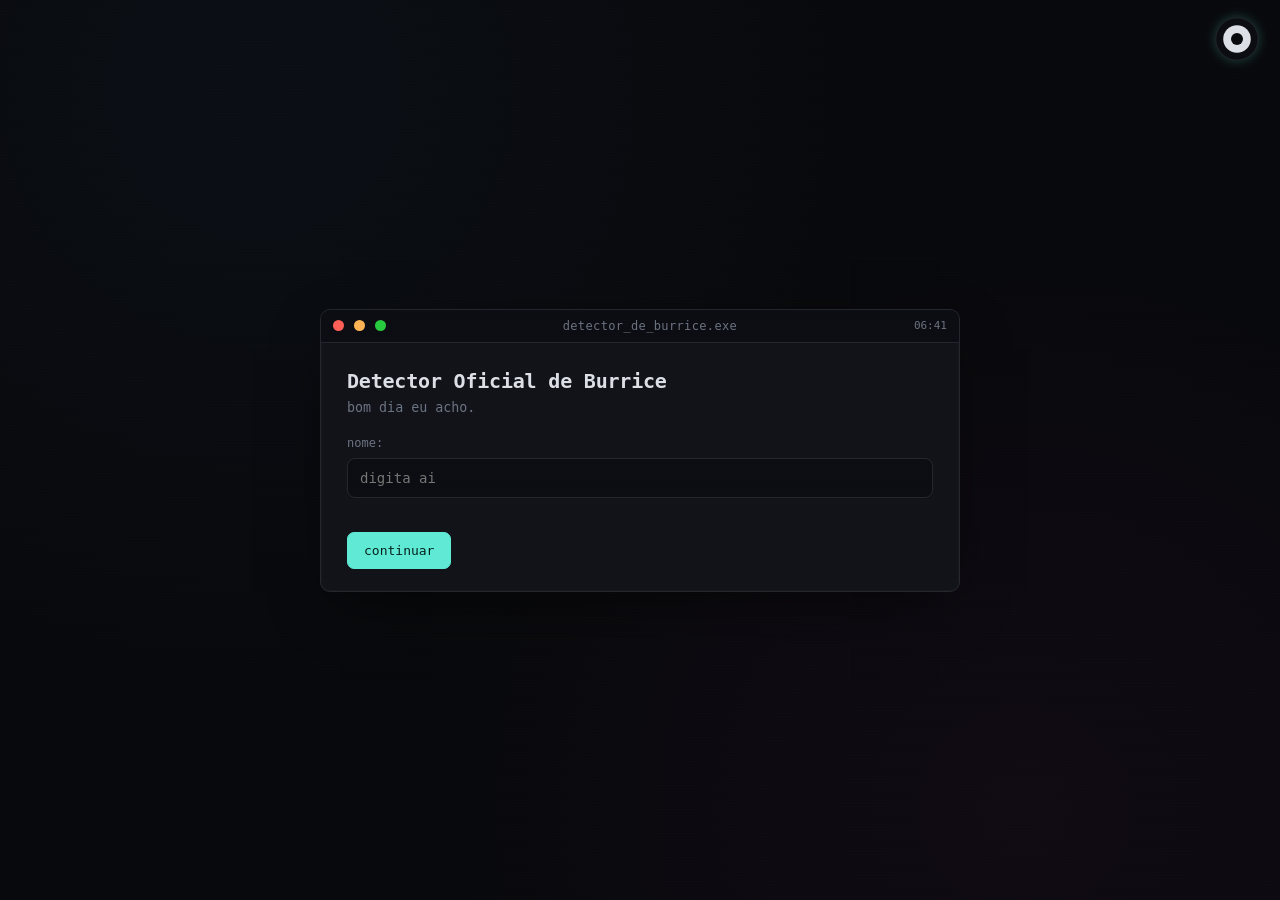
==== index.html @ 094a6848 "Rename burro.html to index.html" ====
<!DOCTYPE html>
<html lang="pt-br">
<head>
<meta charset="utf-8">
<meta name="viewport" content="width=device-width, initial-scale=1">
<title id="tabtitle">Detector de Burrice</title>
<style>
:root{
  --bg:#08090c;
  --win:#111319;
  --win2:#0c0d12;
  --line:#23262f;
  --text:#dcdfe6;
  --dim:#6b7280;
  --cyan:#5eead4;
  --pink:#ff4d8d;
  --amber:#ffb454;
  --bad:#ff5f56;
  --mono:'JetBrains Mono','Space Mono',ui-monospace,SFMono-Regular,Menlo,Consolas,monospace;
}
*{box-sizing:border-box}
html,body{height:100%}
body{
  margin:0;
  background:
    radial-gradient(circle at 20% 10%, #14203040 0%, transparent 45%),
    radial-gradient(circle at 80% 90%, #2a102a40 0%, transparent 45%),
    var(--bg);
  color:var(--text);
  font-family:var(--mono);
  display:flex;
  align-items:center;
  justify-content:center;
  min-height:100vh;
  padding:24px;
  overflow-x:hidden;
}
body::before{
  content:"";
  position:fixed;inset:0;
  background:repeating-linear-gradient(0deg,rgba(255,255,255,0.015) 0px,rgba(255,255,255,0.015) 1px,transparent 1px,transparent 3px);
  pointer-events:none;
  z-index:999;
  mix-blend-mode:overlay;
}
#eye{
  position:fixed; top:16px; right:20px; z-index:1000;
  width:46px;height:46px;
  filter:drop-shadow(0 0 6px rgba(94,234,212,.25));
}
#winwrap{width:100%;max-width:640px;}
#window{
  background:var(--win);
  border:1px solid var(--line);
  border-radius:10px;
  box-shadow:0 20px 60px -20px rgba(0,0,0,.7), 0 0 0 1px rgba(255,255,255,.02) inset;
  overflow:hidden;
  animation:boot .5s ease;
}
@keyframes boot{from{opacity:0;transform:translateY(8px) scale(.98)}to{opacity:1;transform:none}}
#titlebar{
  background:var(--win2);
  border-bottom:1px solid var(--line);
  padding:9px 12px;
  display:flex;
  align-items:center;
  gap:10px;
  font-size:12px;
  color:var(--dim);
  user-select:none;
}
.dot{width:11px;height:11px;border-radius:50%;display:inline-block;cursor:pointer}
.dot.r{background:var(--bad)}
.dot.y{background:var(--amber)}
.dot.g{background:#27c93f}
#titletext{flex:1;text-align:center;letter-spacing:.03em;color:var(--dim);transition:color .3s}
#clock{font-size:11px;color:var(--dim)}
#content{padding:26px 26px 22px}
h1{font-size:20px;margin:0 0 4px;letter-spacing:-.01em;color:var(--text)}
h2{font-size:16px;margin:0 0 14px;font-weight:600;color:var(--text);line-height:1.4}
.sub{color:var(--dim);font-size:12px;margin-bottom:16px}
#bar{height:6px;background:#1a1d24;border-radius:99px;overflow:hidden;margin:16px 0;border:1px solid var(--line)}
#fill{height:100%;width:0;background:linear-gradient(90deg,var(--cyan),var(--pink));transition:width .35s ease}
.opt{
  display:block;
  padding:11px 13px;
  margin:8px 0;
  background:var(--win2);
  border:1px solid var(--line);
  border-radius:8px;
  cursor:pointer;
  transition:.15s;
  font-size:14px;
  position:relative;
}
.opt:hover{border-color:var(--cyan);background:#12161c;transform:translateX(2px)}
.opt input{margin-right:10px;accent-color:var(--cyan)}
.opt span.letter{display:inline-block;transition:transform .12s ease}
button{
  font-family:var(--mono);
  padding:10px 16px;
  margin-top:14px;
  margin-right:8px;
  background:var(--win2);
  color:var(--text);
  border:1px solid var(--line);
  border-radius:7px;
  cursor:pointer;
  font-size:13px;
  transition:.15s;
}
button:hover{border-color:var(--cyan);color:var(--cyan)}
button.primary{border-color:var(--cyan);color:#04211c;background:var(--cyan)}
button.primary:hover{filter:brightness(1.08)}
small{color:var(--dim)}
#flavor{color:var(--pink);font-size:12px;min-height:14px;margin-bottom:6px;font-style:italic}
input[type=text],input[type=date]{
  font-family:var(--mono);
  width:100%;
  padding:11px 12px;
  background:var(--win2);
  border:1px solid var(--line);
  border-radius:8px;
  color:var(--text);
  font-size:14px;
  outline:none;
}
input[type=text]:focus,input[type=date]:focus{border-color:var(--cyan)}
pre{
  font-family:var(--mono);
  white-space:pre-wrap;
  font-size:13px;
  color:var(--text);
  line-height:1.7;
  margin:0;
}
.term{color:var(--cyan)}
.dim{color:var(--dim)}
#sanitywrap{margin:14px 0 4px}
#sanitylabel{font-size:11px;color:var(--dim);display:flex;justify-content:space-between;margin-bottom:4px}
.stats-grid{display:grid;grid-template-columns:1fr 1fr;gap:6px 18px;margin-top:14px;font-size:12.5px}
.stats-grid div span{color:var(--dim)}
.stats-grid div b{color:var(--cyan);float:right}
#modal-overlay{
  position:fixed;inset:0;background:rgba(0,0,0,.6);
  display:flex;align-items:center;justify-content:center;z-index:2000;
}
#modal-box{
  background:var(--win);border:1px solid var(--line);border-radius:10px;
  padding:22px;max-width:340px;text-align:center;
}
.shake{animation:shake .4s}
@keyframes shake{10%,90%{transform:translateX(-1px)}20%,80%{transform:translateX(2px)}30%,50%,70%{transform:translateX(-4px)}40%,60%{transform:translateX(4px)}}
.flip180{transform:rotate(180deg);transition:transform .5s ease}
.bsod{
  position:fixed;inset:0;background:#0a4fbf;color:#fff;z-index:3000;
  display:flex;align-items:center;justify-content:center;
  font-family:var(--mono);text-align:center;padding:40px;
}
@keyframes blink{50%{opacity:0}}
.blinking{animation:blink 1s step-start infinite}
</style>
</head>
<body>

<svg id="eye" viewBox="0 0 100 100">
  <circle cx="50" cy="50" r="46" fill="#0c0d12" stroke="#23262f" stroke-width="2"/>
  <circle cx="50" cy="50" r="30" fill="#dcdfe6"/>
  <circle id="pupil" cx="50" cy="50" r="13" fill="#08090c"/>
</svg>

<div id="winwrap">
  <div id="window">
    <div id="titlebar">
      <span class="dot r" id="dot-close" title="fechar"></span>
      <span class="dot y" id="dot-min" title="minimizar"></span>
      <span class="dot g" id="dot-max" title="maximizar"></span>
      <span id="titletext">detector_de_burrice.exe</span>
      <span id="clock">--:--</span>
    </div>
    <div id="content"></div>
  </div>
</div>

<script>
/* ================= util ================= */
const $ = s => document.querySelector(s);
const content = $("#content");
const titletext = $("#titletext");
const tabtitle = $("#tabtitle");
const isMobile = /Mobi|Android|iPhone/i.test(navigator.userAgent);

function vibe(ms){ if(isMobile && navigator.vibrate) navigator.vibrate(ms); }

function updateClock(){
  const d=new Date();
  $("#clock").textContent = d.toLocaleTimeString('pt-BR',{hour:'2-digit',minute:'2-digit'});
}
updateClock(); setInterval(updateClock,10000);

/* eye follows mouse */
const pupil = $("#pupil");
document.addEventListener("mousemove", e=>{
  const eye = $("#eye").getBoundingClientRect();
  const cx = eye.left + eye.width/2, cy = eye.top + eye.height/2;
  let dx = e.clientX-cx, dy = e.clientY-cy;
  const dist = Math.min(9, Math.hypot(dx,dy)/14);
  const ang = Math.atan2(dy,dx);
  pupil.setAttribute("cx", 50+Math.cos(ang)*dist);
  pupil.setAttribute("cy", 50+Math.sin(ang)*dist);
});

/* letters running away on hover, applied to .opt labels */
function wireRunaway(el){
  el.querySelectorAll("span.letter").forEach(sp=>{
    sp.addEventListener("mouseenter", ()=>{
      if(Math.random()<0.35){
        sp.style.transform = `translate(${(Math.random()*16-8)|0}px,${(Math.random()*16-8)|0}px) rotate(${(Math.random()*40-20)|0}deg)`;
        setTimeout(()=> sp.style.transform="", 500);
      }
    });
  });
}
function wrapLetters(text){
  return text.split("").map(c=> c===" " ? " " : `<span class="letter">${c}</span>`).join("");
}

/* title bar text changer */
function setTitle(t){ titletext.textContent = t; tabtitle.textContent = t; }

/* window control buttons */
$("#dot-close").onclick = ()=> confirmQuit();
$("#dot-min").onclick = ()=> shake($("#window"));
$("#dot-max").onclick = ()=> shake($("#window"));
function shake(el){ el.classList.add("shake"); setTimeout(()=>el.classList.remove("shake"),400); }

function confirmQuit(){
  const ov = document.createElement("div");
  ov.id="modal-overlay";
  ov.innerHTML = `<div id="modal-box">
    <p>vc ta desistindo?</p>
    <button class="primary" id="q-stay">nao</button>
    <button id="q-go">sim</button>
  </div>`;
  document.body.appendChild(ov);
  $("#q-stay").onclick = ()=> ov.remove();
  $("#q-go").onclick = ()=> ov.remove();
}
window.addEventListener("beforeunload", (e)=>{ e.preventDefault(); e.returnValue=""; });

/* tab-switch detection */
let awayOnce = false;
document.addEventListener("visibilitychange", ()=>{
  if(document.hidden) return;
  if(state.stage==="quiz"){
    setFlavor(Math.random()<0.5 ? "ta pesquisando ne" : "eu vi.");
  }
});

/* time of day greeting */
function timeGreeting(){
  const h = new Date().getHours();
  if(h>=0 && h<6) return "vai dormir.";
  if(h>=6 && h<12) return "bom dia eu acho.";
  if(h>=12 && h<18) return "ta atoa ne.";
  return "boa noite.\n\nou nao.";
}

/* bluescreen gag */
function bsod(cb){
  const b = document.createElement("div");
  b.className="bsod";
  b.innerHTML = `<div><pre>ERRO FATAL

o usuario respondeu "banana"

reiniciando cerebro...</pre></div>`;
  document.body.appendChild(b);
  setTimeout(()=>{ b.remove(); if(cb) cb(); }, 2000);
}

/* fake permissions modal */
function fakePermissions(cb){
  const ov = document.createElement("div");
  ov.id="modal-overlay";
  ov.innerHTML = `<div id="modal-box">
    <p>permitir acesso aos neuronios?</p>
    <button class="primary" id="p-yes">permitir</button>
    <button id="p-no">negar</button>
  </div>`;
  document.body.appendChild(ov);
  const done = ()=>{ ov.remove(); cb && cb(); };
  $("#p-yes").onclick = done;
  $("#p-no").onclick = done;
}

/* flavor line under question */
function setFlavor(t){
  let f = $("#flavor");
  if(!f) return;
  f.textContent = t;
  f.style.opacity=1;
}

/* typing effect helper, returns promise */
function typeLines(el, lines, delay=650){
  return new Promise(res=>{
    let k=0;
    el.textContent="";
    const iv = setInterval(()=>{
      el.textContent += lines[k]+"\n";
      k++;
      if(k>=lines.length){ clearInterval(iv); setTimeout(res, 400); }
    }, delay);
  });
}

/* ================= state ================= */
const state = {
  stage:"intro", // intro -> birth -> permissions -> quiz -> result
  name:"",
  i:0,
  scores:{A:0,B:0,C:0,D:0},
  qStart:0,
  bsodShown:false,
  degrade:0
};

/* ================= questions ================= */
const qs=[
["1 + 1?",["3","11","peixe","concordo"]],
["vc come banana?",["sim","pneumultramicroscopicosilicovulcanoconiose","banana.","quatro"]],
["qual seu nome",["o meu","ricardo","sim","cadeira"]],
["q cor e o vermelho",["vermelho","bicicleta","n","14"]],
["vc escovou o dente hj",["sim","nao.","nove","minecraft"]],
["tem alguem atras de vc",["talvez","nao vo olhar","sim?","windows xp"]],
["quanto e 2+2",["4","agua","talvez","tijolo"]],
["escolhe uma",["essa","essa","essa","essa"]],
["vc respira",["acho","sim","n","wifi"]],
["q horas sao",["agr","relogio","19","pao"]],
["fecha o olho",["ja","nao","pera","geladeira"]],
["oq vc almocou",["arroz","quinta","internet","isso e ameaca?"]],
["escolhe o mais azul",["17","azul","feliz","tomada"]],
["pato.",["sim","pato.","talvez","agosto"]],
["mouse ta onde",["esquerda","direita","algum lugar","boa"]],
["vc ta sentado",["sim","acho","cadeira","batata"]],
["ultima coisa q bebeu",["agua","wifi","suco","computador"]],
["vc leu tudo?",["sim","fingi","mais ou menos","banana"]],
["vc conhece vc",["sim","nao","talvez","eu"]],
["essa vale 40 pontos",["serio","40","mentira","cavalo"]],
["qual resposta vc NAO vai escolher",["essa","essa","essa","essa"]],
["cara",["...","ok","sla","pera"]],
["pq c ainda ta aqui",["boa pergunta","curiosidade","tedio","nao sei"]],
["isso nem e mais engraçado",["concordo","discordo","banana.","continua"]]
];
// flavor lines shown after specific answers (index -> {letter: text})
const flavorMap = {
  2: {A:"entao pq vc mentiu?", B:"interessante.", C:"isso explica bastante.", D:"ta bom."},
  17:{A:"fingiu mesmo?", B:"pelo menos e sincero.", C:"metade e valido.", D:"claro que sim."},
  19:{A:"nao valia nada.", B:"eu sei.", C:"por isso mesmo.", D:"cavalo tambem serve."},
  20:{A:"era essa msm.",B:"era essa msm.",C:"era essa msm.",D:"era essa msm."}
};
const cowardIndex = 4;   // button runs away on this question
const flipIndex = 9;     // screen flips on this question
const bsodChance = 0.35; // chance to trigger bluescreen once, checked after q index 7

/* ================= intro ================= */
function renderIntro(){
  state.stage="intro";
  setTitle("detector_de_burrice.exe");
  content.innerHTML = `
    <h1>Detector Oficial de Burrice</h1>
    <small>${timeGreeting()}</small>
    <div style="margin-top:20px">
      <label class="sub" style="display:block;margin-bottom:8px">nome:</label>
      <input type="text" id="nameinput" autocomplete="off" placeholder="digita ai">
      <div id="nametyping" style="font-size:11px;color:var(--pink);min-height:14px;margin-top:6px"></div>
      <button class="primary" id="namebtn" style="margin-top:14px">continuar</button>
    </div>
  `;
  vibe(80);
  const inp = $("#nameinput");
  const tip = $("#nametyping");
  let typingTimer;
  const typingMsgs = ["hmmm","certeza?","esse e teu nome?"];
  inp.addEventListener("input", ()=>{
    clearTimeout(typingTimer);
    tip.textContent="";
    typingTimer = setTimeout(()=>{
      tip.textContent = typingMsgs[Math.floor(Math.random()*typingMsgs.length)];
    }, 500);
  });
  $("#namebtn").onclick = ()=>{
    const v = inp.value.trim();
    if(!v){ shake(inp); return; }
    state.name = v;
    reactToName(v);
  };
}

function reactToName(v){
  const letter = v[0].toUpperCase();
  const letterReacts = {
    A:"comeco generico.", B:"n conheco ninguem com b.", C:"c?\nserio?", D:"ta.",
    E:"essa letra existe ainda?", F:"f.", G:"g de gambiarra.", H:"h e letra muda.\n\nigual tua nota.",
    I:"i.", J:"mais um joao.", K:"teus pais jogavam free fire.", L:"normal.", M:"m.",
    N:"n.", O:"o.", P:"p de perdeu tempo.", Q:"q?\nteu nome comeca com q msm?", R:"r.",
    S:"s.", T:"t.", U:"u?", V:"v.", W:"teus pais inventaram.", X:"isso e nome ou dlc.",
    Y:"complicado.", Z:"pokemon lendario."
  };
  let msg = letterReacts[letter] || "...";
  if(/\p{Emoji_Presentation}/u.test(v)) msg = "kkkkkkkk";
  else if(/\d/.test(v)) msg = "isso n e nome.";
  else if(v.length>18) msg = "teus pais tavam inspirados.";
  else if(v.length===1) msg = "preguica?";

  content.innerHTML = `<pre>${msg}</pre>`;
  setTimeout(renderBirth, 1400);
}

/* ================= birthdate ================= */
function renderBirth(){
  state.stage="birth";
  content.innerHTML = `
    <h2>data de nascimento</h2>
    <input type="date" id="birthinput">
    <button class="primary" id="birthbtn" style="margin-top:14px">enviar</button>
  `;
  $("#birthbtn").onclick = ()=>{
    content.innerHTML = `<pre>obg.

isso era completamente inutil.

eu so queria saber msm.</pre>`;
    setTimeout(()=> fakePermissions(startQuiz), 1600);
  };
}

/* ================= quiz ================= */
function startQuiz(){
  state.stage="quiz";
  state.i=0;
  draw();
}

function draw(){
  state.qStart = Date.now();
  const total = qs.length;
  const pct = state.i/total*100;

  // title degrade near the end
  degradeTitle();

  let x = qs[state.i];
  let heading = x[0];

  // occasional random renaming
  if(state.i===12 && Math.random()<0.5){
    heading = heading; // keep question, just tweak window title
    setTitle("detector muito oficial de burrice");
  }

  const flipped = state.i===flipIndex;

  content.innerHTML = `
    <div id="sanitywrap">
      <div id="sanitylabel"><span>sanidade</span><span id="sanityval">100%</span></div>
      <div id="bar"><div id="fill"></div></div>
    </div>
    <div id="flavor"></div>
    <div id="qarea" class="${flipped?'flip180':''}">
      <h2>${state.i+1}. ${heading}</h2>
      <div id="opts"></div>
    </div>
    <button class="primary" id="nextbtn">proxima</button>
    <button id="giveupbtn">desistir</button>
  `;
  $("#fill").style.width = pct+"%";
  $("#sanityval").textContent = Math.max(0, 100-Math.round(pct))+"%";

  const opts = $("#opts");
  ["A","B","C","D"].forEach((L,n)=>{
    const label = document.createElement("label");
    label.className="opt";
    label.innerHTML = `<input type=radio name=a value=${L}> ${wrapLetters(x[1][n])}`;
    opts.appendChild(label);
    wireRunaway(label);
  });

  $("#giveupbtn").onclick = ()=> alert("nao.");

  const nb = $("#nextbtn");
  if(state.i===cowardIndex){
    makeCoward(nb);
  }
  nb.onclick = ()=> handleNext();
}

function degradeTitle(){
  const remaining = qs.length - state.i;
  if(remaining<=5){
    const stages = ["Detector Oficial de Burrice","Detector de Burrice","Detector","site","..."];
    const idx = Math.min(stages.length-1, 5-remaining);
    setTitle(stages[idx]);
  }
}

let cowardDodges = 0;
function makeCoward(btn){
  cowardDodges = 0;
  btn.addEventListener("mouseover", dodge);
  function dodge(){
    if(cowardDodges>=8){ btn.removeEventListener("mouseover", dodge); return; }
    cowardDodges++;
    const maxX = content.clientWidth - btn.offsetWidth - 20;
    const maxY = 60;
    btn.style.position="relative";
    btn.style.left = (Math.random()*maxX*0.6-40)+"px";
    btn.style.top = (Math.random()*maxY-20)+"px";
  }
}

function handleNext(){
  const c = document.querySelector("input[name=a]:checked");
  if(!c){ alert("marca qualquer coisa ai."); return; }

  vibe(30);
  const elapsed = Date.now()-state.qStart;
  state.scores[c.value]++;

  // speed detection flavor
  let speedMsg=null;
  if(elapsed < 700) speedMsg="calma porra";
  else if(elapsed > 15000) speedMsg="acorda.";

  // scripted flavor from map
  const mapped = flavorMap[state.i] ? flavorMap[state.i][c.value] : null;
  const flavor = mapped || speedMsg;

  const advance = ()=>{
    state.i++;
    if(state.i>=qs.length){ runResult(); return; }
    draw();
    if(flavor) setTimeout(()=> setFlavor(flavor), 150);
  };

  // random bluescreen once, after question index 7
  if(!state.bsodShown && state.i===7 && Math.random()<bsodChance){
    state.bsodShown = true;
    bsod(advance);
    return;
  }

  advance();
}

/* ================= result sequence ================= */
function runResult(){
  state.stage="loading";
  setTitle("analisando...");
  content.innerHTML = `<pre id="t" class="term"></pre>`;
  const t = $("#t");

  typeLines(t, [
    "contando neuronios...",
    "vendo historico...",
    "procurando pai...",
    "erro.",
    "tentando dnv..."
  ], 650).then(()=> cpuFake(t))
   .then(()=> schoolFake(t))
   .then(()=> downloadFake(t))
   .then(()=> aiCrazyFake(t))
   .then(()=> showResult());
}

function cpuFake(t){
  return new Promise(res=>{
    t.textContent="";
    let pct=0;
    const iv=setInterval(()=>{
      pct += Math.floor(Math.random()*20)+15;
      if(pct>97) pct=97;
      const bars = "█".repeat(Math.floor(pct/8));
      t.textContent = `utilizando ${pct}% da cpu...\n\n${bars}`;
      if(pct>=97){ clearInterval(iv); setTimeout(res,700); }
    },300);
  });
}

function schoolFake(t){
  return new Promise(res=>{
    t.textContent = "acessando escola...\n\n";
    let bars=0;
    const iv=setInterval(()=>{
      bars++;
      t.textContent = "acessando escola...\n\n"+"█".repeat(bars);
      if(bars>=8){
        clearInterval(iv);
        setTimeout(()=>{
          t.textContent += `\n\nmedia:\n\n${(Math.random()*3+0.5).toFixed(1)}`;
          setTimeout(res,900);
        },300);
      }
    },180);
  });
}

function downloadFake(t){
  return new Promise(res=>{
    const steps=[17,46,91,100];
    let k=0;
    t.textContent = "baixando neuronios...\n\n0%";
    const iv = setInterval(()=>{
      t.textContent = "baixando neuronios...\n\n"+steps[k]+"%";
      k++;
      if(k>=steps.length){ clearInterval(iv); setTimeout(res,700); }
    },500);
  });
}

function aiCrazyFake(t){
  const seq = ["analisando...","analisando......","analisand-","q","fds"];
  return new Promise(res=>{
    let k=0;
    const iv=setInterval(()=>{
      t.textContent = seq[k];
      k++;
      if(k>=seq.length){ clearInterval(iv); setTimeout(res,500); }
    },500);
  });
}

function showResult(){
  state.stage="result";
  setTitle("...");

  let top="A";
  for(let x in state.scores) if(state.scores[x]>state.scores[top]) top=x;
  let r={
    A:["BURRO LOGICO","tu tentou achar logica.\nparabens."],
    B:["BURRO CONFIANTE","c clica e seja oq deus quiser."],
    C:["BURRO DESCONFIADO","quando perguntou da meia\nc pensou 'como ele sabe'."],
    D:["BURRO DO CAOS","banana.\nfoi isso q teu cerebro fez."]
  }[top];
  let rare=false;
  if(Math.random()<0.01){ r=["CASO RARO","parabens.\n\no site desistiu de te analisar."]; rare=true; }

  const stats = {
    "QI": Math.floor(Math.random()*20)-10,
    "Bananas": Math.floor(Math.random()*101)+"%",
    "Neuronios": Math.floor(Math.random()*5),
    "Confiança": (100+Math.floor(Math.random()*40))+"%",
    "Azar": Math.floor(Math.random()*101)+"%",
    "Pato": Math.random()<0.5?"sim":"nao",
    "Windows XP": Math.floor(Math.random()*101)+"%",
    "Chance de sobreviver ate amanha": Math.floor(Math.random()*101)+"%",
    "Miojo consumido": Math.floor(Math.random()*40)+" pacotes",
    "FPS": Math.floor(Math.random()*10),
    "Ping": Math.floor(Math.random()*900)+"ms",
    "Vergonha": Math.floor(Math.random()*101)+"%",
    "Cadeira": Math.floor(Math.random()*5)+" unidades",
    "Mentira": Math.floor(Math.random()*101)+"%",
    "Internet": Math.random()<0.5?"instavel":"caiu",
    "Batatas detectadas": Math.floor(Math.random()*12)
  };
  const statsHtml = Object.entries(stats).map(([k,v])=>`<div><span>${k}</span><b>${v}</b></div>`).join("");

  content.innerHTML = `
    <h1>${r[0]}</h1>
    <pre>${state.name?state.name+",\n\n":""}${r[1]}\n\nBURRO: ${70+Math.floor(Math.random()*31)}%</pre>
    <div class="stats-grid">${statsHtml}</div>
    <div style="margin-top:18px">
      <button id="musicbtn">🎵 musica</button>
      <button id="updatebtn">atualizar detector</button>
    </div>
    <div id="extra"></div>
  `;
  if(rare){
    vibe([100,50,100,50,200]);
  }

  $("#musicbtn").onclick = ()=>{
    $("#extra").innerHTML = `<pre style="margin-top:12px">spotify premium necessario.</pre>
      <button class="primary" id="buybtn">comprar</button>
      <input type="range" id="volslider" style="width:100%;margin-top:10px">
      <div id="volmsg" style="font-size:11px;color:var(--dim);margin-top:4px"></div>`;
    $("#buybtn").onclick = ()=>{
      $("#extra").querySelector("pre").outerHTML = "<pre style='margin-top:12px'>vc e pobre.</pre>";
    };
    $("#volslider").addEventListener("input", ()=>{
      $("#volmsg").textContent = "continua igual.";
    });
  };

  $("#updatebtn").onclick = ()=>{
    $("#extra").innerHTML = `<pre id="upd" style="margin-top:12px"></pre>`;
    const u = $("#upd");
    let bars=0;
    const iv=setInterval(()=>{
      bars++;
      u.textContent = "█".repeat(bars);
      if(bars>=10){
        clearInterval(iv);
        setTimeout(()=>{ u.textContent = "atualizado.\n\nversao 5.1"; }, 500);
      }
    },150);
  };
}

/* ================= boot ================= */
renderIntro();
</script>
</body>
</html>
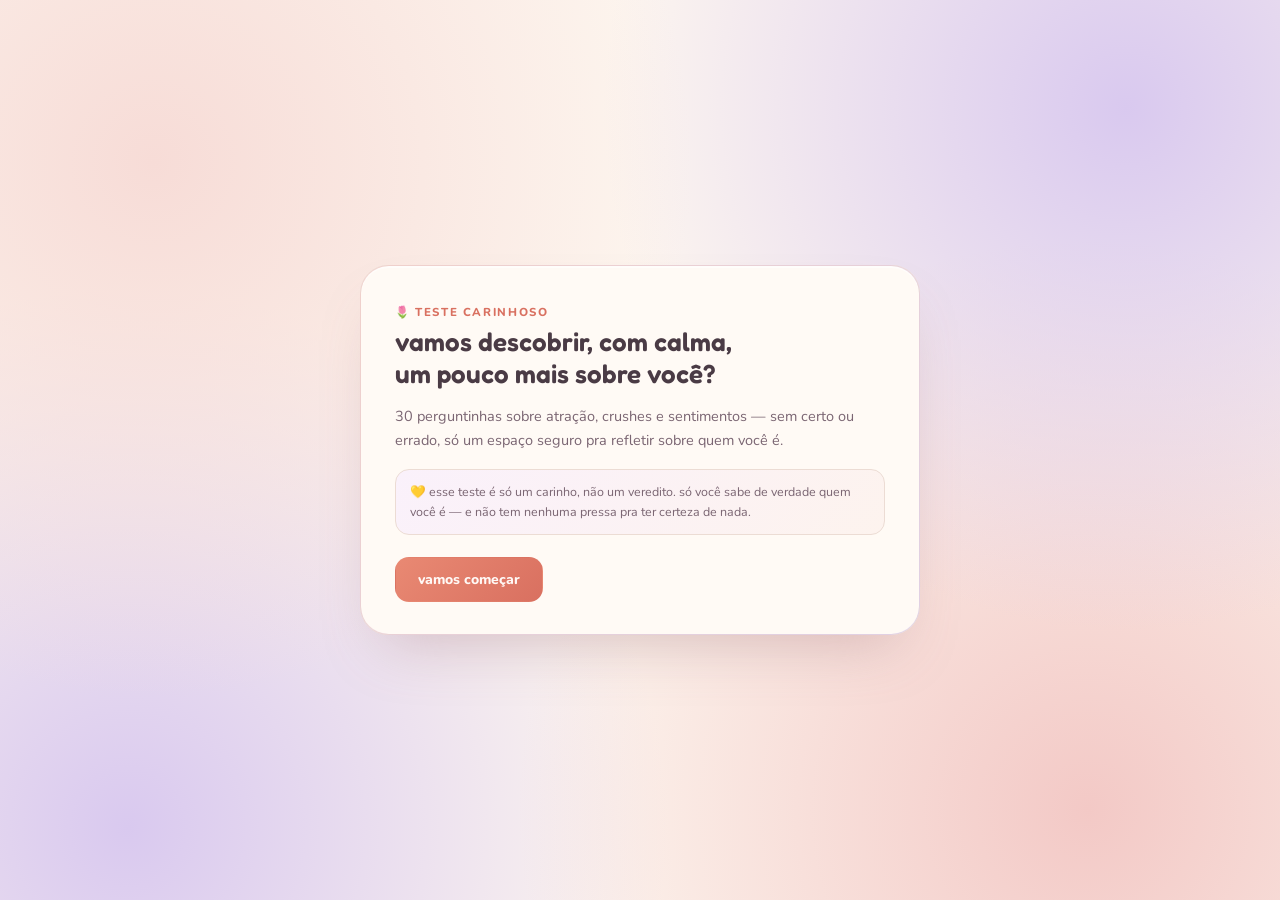
==== commit e5f602e1: "Update index.html" ====
--- a/index.html
+++ b/index.html
@@ -3,712 +3,444 @@
 <head>
 <meta charset="utf-8">
 <meta name="viewport" content="width=device-width, initial-scale=1">
-<title id="tabtitle">Detector de Burrice</title>
+<title>descubra sua sexualidade 🌷</title>
+<link rel="preconnect" href="https://fonts.googleapis.com">
+<link href="https://fonts.googleapis.com/css2?family=Fredoka:wght@400;500;600;700&family=Nunito:wght@400;600;700;800&display=swap" rel="stylesheet">
 <style>
 :root{
-  --bg:#08090c;
-  --win:#111319;
-  --win2:#0c0d12;
-  --line:#23262f;
-  --text:#dcdfe6;
-  --dim:#6b7280;
-  --cyan:#5eead4;
-  --pink:#ff4d8d;
-  --amber:#ffb454;
-  --bad:#ff5f56;
-  --mono:'JetBrains Mono','Space Mono',ui-monospace,SFMono-Regular,Menlo,Consolas,monospace;
+  --cream:#fdf6ef;
+  --blush:#f7dcd7;
+  --blush2:#f3c9c6;
+  --coral:#e98973;
+  --coral-deep:#d97060;
+  --lav:#d9c9ef;
+  --lav-deep:#b79fdd;
+  --plum:#4a3b45;
+  --plum-soft:#7a6572;
+  --white:#fffaf5;
+  --line:#ecdcd4;
+  --display:'Fredoka',ui-rounded,sans-serif;
+  --body:'Nunito',sans-serif;
 }
 *{box-sizing:border-box}
 html,body{height:100%}
 body{
   margin:0;
+  min-height:100vh;
+  font-family:var(--body);
+  color:var(--plum);
   background:
-    radial-gradient(circle at 20% 10%, #14203040 0%, transparent 45%),
-    radial-gradient(circle at 80% 90%, #2a102a40 0%, transparent 45%),
-    var(--bg);
-  color:var(--text);
-  font-family:var(--mono);
+    radial-gradient(circle at 12% 18%, var(--blush) 0%, transparent 40%),
+    radial-gradient(circle at 88% 12%, var(--lav) 0%, transparent 38%),
+    radial-gradient(circle at 85% 90%, var(--blush2) 0%, transparent 42%),
+    radial-gradient(circle at 10% 92%, var(--lav) 0%, transparent 38%),
+    var(--cream);
   display:flex;
   align-items:center;
   justify-content:center;
-  min-height:100vh;
-  padding:24px;
+  padding:28px 18px;
+  position:relative;
   overflow-x:hidden;
 }
-body::before{
+
+/* floating hearts ambience */
+.float{
+  position:fixed;
+  bottom:-40px;
+  font-size:20px;
+  opacity:.35;
+  animation:floatUp linear infinite;
+  pointer-events:none;
+  z-index:0;
+  filter:saturate(0.8);
+}
+@keyframes floatUp{
+  to{ transform:translateY(-115vh) translateX(var(--drift,20px)) rotate(20deg); opacity:0; }
+}
+
+#card{
+  width:100%;
+  max-width:560px;
+  background:var(--white);
+  border:1px solid var(--line);
+  border-radius:28px;
+  padding:38px 34px 32px;
+  box-shadow:0 30px 60px -25px rgba(150,100,110,.35), 0 2px 0 rgba(255,255,255,.6) inset;
+  position:relative;
+  z-index:1;
+  animation:pop .5s cubic-bezier(.2,.8,.2,1);
+}
+@keyframes pop{from{opacity:0;transform:translateY(14px) scale(.97)}to{opacity:1;transform:none}}
+
+#card::before{
   content:"";
-  position:fixed;inset:0;
-  background:repeating-linear-gradient(0deg,rgba(255,255,255,0.015) 0px,rgba(255,255,255,0.015) 1px,transparent 1px,transparent 3px);
+  position:absolute; inset:-1px;
+  border-radius:29px;
+  padding:1px;
+  background:linear-gradient(135deg, var(--blush2), var(--lav));
+  -webkit-mask:linear-gradient(#fff 0 0) content-box, linear-gradient(#fff 0 0);
+  -webkit-mask-composite:xor;
+  mask-composite:exclude;
+  opacity:.6;
   pointer-events:none;
-  z-index:999;
-  mix-blend-mode:overlay;
-}
-#eye{
-  position:fixed; top:16px; right:20px; z-index:1000;
-  width:46px;height:46px;
-  filter:drop-shadow(0 0 6px rgba(94,234,212,.25));
-}
-#winwrap{width:100%;max-width:640px;}
-#window{
-  background:var(--win);
-  border:1px solid var(--line);
-  border-radius:10px;
-  box-shadow:0 20px 60px -20px rgba(0,0,0,.7), 0 0 0 1px rgba(255,255,255,.02) inset;
-  overflow:hidden;
-  animation:boot .5s ease;
-}
-@keyframes boot{from{opacity:0;transform:translateY(8px) scale(.98)}to{opacity:1;transform:none}}
-#titlebar{
-  background:var(--win2);
-  border-bottom:1px solid var(--line);
-  padding:9px 12px;
+}
+
+.eyebrow{
+  font-family:var(--body);
+  font-weight:800;
+  font-size:11.5px;
+  letter-spacing:.14em;
+  text-transform:uppercase;
+  color:var(--coral-deep);
+  margin-bottom:6px;
   display:flex;
   align-items:center;
+  gap:6px;
+}
+h1{
+  font-family:var(--display);
+  font-weight:600;
+  font-size:26px;
+  margin:0 0 10px;
+  color:var(--plum);
+  line-height:1.25;
+}
+.lede{
+  font-size:14.5px;
+  color:var(--plum-soft);
+  line-height:1.65;
+  margin-bottom:6px;
+}
+.note{
+  font-size:12.5px;
+  color:var(--plum-soft);
+  background:linear-gradient(135deg,#faf1fb,#fdf3ee);
+  border:1px solid var(--line);
+  border-radius:14px;
+  padding:12px 14px;
+  margin-top:16px;
+  line-height:1.6;
+}
+
+/* progress: soft heart-fill bar */
+#progwrap{margin:22px 0 8px}
+#proglabel{display:flex;justify-content:space-between;font-size:11.5px;color:var(--plum-soft);margin-bottom:6px;font-weight:700}
+#progbar{
+  height:12px;
+  background:#f4ece6;
+  border-radius:99px;
+  overflow:hidden;
+  border:1px solid var(--line);
+  position:relative;
+}
+#progfill{
+  height:100%;
+  width:0;
+  border-radius:99px;
+  background:linear-gradient(90deg, var(--blush2), var(--coral), var(--lav-deep));
+  transition:width .45s cubic-bezier(.3,.8,.3,1);
+}
+
+h2.q{
+  font-family:var(--display);
+  font-weight:500;
+  font-size:18.5px;
+  line-height:1.45;
+  margin:20px 0 16px;
+  color:var(--plum);
+}
+.opt{
+  display:flex;
+  align-items:flex-start;
   gap:10px;
-  font-size:12px;
-  color:var(--dim);
-  user-select:none;
-}
-.dot{width:11px;height:11px;border-radius:50%;display:inline-block;cursor:pointer}
-.dot.r{background:var(--bad)}
-.dot.y{background:var(--amber)}
-.dot.g{background:#27c93f}
-#titletext{flex:1;text-align:center;letter-spacing:.03em;color:var(--dim);transition:color .3s}
-#clock{font-size:11px;color:var(--dim)}
-#content{padding:26px 26px 22px}
-h1{font-size:20px;margin:0 0 4px;letter-spacing:-.01em;color:var(--text)}
-h2{font-size:16px;margin:0 0 14px;font-weight:600;color:var(--text);line-height:1.4}
-.sub{color:var(--dim);font-size:12px;margin-bottom:16px}
-#bar{height:6px;background:#1a1d24;border-radius:99px;overflow:hidden;margin:16px 0;border:1px solid var(--line)}
-#fill{height:100%;width:0;background:linear-gradient(90deg,var(--cyan),var(--pink));transition:width .35s ease}
-.opt{
-  display:block;
-  padding:11px 13px;
-  margin:8px 0;
-  background:var(--win2);
-  border:1px solid var(--line);
-  border-radius:8px;
+  padding:13px 15px;
+  margin:9px 0;
+  background:#fdf8f4;
+  border:1.5px solid var(--line);
+  border-radius:16px;
   cursor:pointer;
-  transition:.15s;
+  transition:.18s ease;
   font-size:14px;
-  position:relative;
-}
-.opt:hover{border-color:var(--cyan);background:#12161c;transform:translateX(2px)}
-.opt input{margin-right:10px;accent-color:var(--cyan)}
-.opt span.letter{display:inline-block;transition:transform .12s ease}
+  line-height:1.5;
+}
+.opt:hover{border-color:var(--coral); background:#fff2ee; transform:translateY(-1px)}
+.opt input{margin-top:2px; accent-color:var(--coral-deep)}
+.opt.picked{border-color:var(--coral-deep); background:#fff0eb}
+
+.btnrow{margin-top:22px; display:flex; gap:10px; flex-wrap:wrap}
 button{
-  font-family:var(--mono);
-  padding:10px 16px;
-  margin-top:14px;
-  margin-right:8px;
-  background:var(--win2);
-  color:var(--text);
-  border:1px solid var(--line);
-  border-radius:7px;
+  font-family:var(--body);
+  font-weight:800;
+  font-size:14px;
+  padding:12px 22px;
+  border-radius:14px;
+  border:1.5px solid var(--line);
+  background:#fdf8f4;
+  color:var(--plum);
   cursor:pointer;
-  font-size:13px;
-  transition:.15s;
-}
-button:hover{border-color:var(--cyan);color:var(--cyan)}
-button.primary{border-color:var(--cyan);color:#04211c;background:var(--cyan)}
-button.primary:hover{filter:brightness(1.08)}
-small{color:var(--dim)}
-#flavor{color:var(--pink);font-size:12px;min-height:14px;margin-bottom:6px;font-style:italic}
-input[type=text],input[type=date]{
-  font-family:var(--mono);
-  width:100%;
-  padding:11px 12px;
-  background:var(--win2);
-  border:1px solid var(--line);
-  border-radius:8px;
-  color:var(--text);
-  font-size:14px;
-  outline:none;
-}
-input[type=text]:focus,input[type=date]:focus{border-color:var(--cyan)}
-pre{
-  font-family:var(--mono);
-  white-space:pre-wrap;
-  font-size:13px;
-  color:var(--text);
-  line-height:1.7;
-  margin:0;
-}
-.term{color:var(--cyan)}
-.dim{color:var(--dim)}
-#sanitywrap{margin:14px 0 4px}
-#sanitylabel{font-size:11px;color:var(--dim);display:flex;justify-content:space-between;margin-bottom:4px}
-.stats-grid{display:grid;grid-template-columns:1fr 1fr;gap:6px 18px;margin-top:14px;font-size:12.5px}
-.stats-grid div span{color:var(--dim)}
-.stats-grid div b{color:var(--cyan);float:right}
-#modal-overlay{
-  position:fixed;inset:0;background:rgba(0,0,0,.6);
-  display:flex;align-items:center;justify-content:center;z-index:2000;
-}
-#modal-box{
-  background:var(--win);border:1px solid var(--line);border-radius:10px;
-  padding:22px;max-width:340px;text-align:center;
-}
-.shake{animation:shake .4s}
-@keyframes shake{10%,90%{transform:translateX(-1px)}20%,80%{transform:translateX(2px)}30%,50%,70%{transform:translateX(-4px)}40%,60%{transform:translateX(4px)}}
-.flip180{transform:rotate(180deg);transition:transform .5s ease}
-.bsod{
-  position:fixed;inset:0;background:#0a4fbf;color:#fff;z-index:3000;
-  display:flex;align-items:center;justify-content:center;
-  font-family:var(--mono);text-align:center;padding:40px;
-}
-@keyframes blink{50%{opacity:0}}
-.blinking{animation:blink 1s step-start infinite}
+  transition:.18s ease;
+}
+button:hover{transform:translateY(-1px); box-shadow:0 8px 18px -10px rgba(180,120,120,.5)}
+button.primary{
+  background:linear-gradient(135deg, var(--coral), var(--coral-deep));
+  border-color:transparent;
+  color:#fff9f6;
+}
+button.primary:hover{filter:brightness(1.04)}
+button.ghost{background:transparent}
+button:disabled{opacity:.45; cursor:not-allowed; transform:none; box-shadow:none}
+
+/* result */
+#resulticon{font-size:44px; line-height:1}
+.result-name{
+  font-family:var(--display);
+  font-size:27px;
+  font-weight:600;
+  margin:6px 0 12px;
+  background:linear-gradient(135deg, var(--coral-deep), var(--lav-deep));
+  -webkit-background-clip:text;
+  background-clip:text;
+  color:transparent;
+}
+.result-text{font-size:14.5px; line-height:1.75; color:var(--plum)}
+.tag{
+  display:inline-block;
+  font-size:11px;
+  font-weight:800;
+  letter-spacing:.05em;
+  text-transform:uppercase;
+  color:var(--lav-deep);
+  background:#f4eefb;
+  border:1px solid #e6d9f7;
+  padding:4px 10px;
+  border-radius:99px;
+  margin-bottom:14px;
+}
 </style>
 </head>
 <body>
 
-<svg id="eye" viewBox="0 0 100 100">
-  <circle cx="50" cy="50" r="46" fill="#0c0d12" stroke="#23262f" stroke-width="2"/>
-  <circle cx="50" cy="50" r="30" fill="#dcdfe6"/>
-  <circle id="pupil" cx="50" cy="50" r="13" fill="#08090c"/>
-</svg>
-
-<div id="winwrap">
-  <div id="window">
-    <div id="titlebar">
-      <span class="dot r" id="dot-close" title="fechar"></span>
-      <span class="dot y" id="dot-min" title="minimizar"></span>
-      <span class="dot g" id="dot-max" title="maximizar"></span>
-      <span id="titletext">detector_de_burrice.exe</span>
-      <span id="clock">--:--</span>
-    </div>
-    <div id="content"></div>
-  </div>
-</div>
+<div id="card"></div>
 
 <script>
-/* ================= util ================= */
 const $ = s => document.querySelector(s);
-const content = $("#content");
-const titletext = $("#titletext");
-const tabtitle = $("#tabtitle");
-const isMobile = /Mobi|Android|iPhone/i.test(navigator.userAgent);
-
-function vibe(ms){ if(isMobile && navigator.vibrate) navigator.vibrate(ms); }
-
-function updateClock(){
-  const d=new Date();
-  $("#clock").textContent = d.toLocaleTimeString('pt-BR',{hour:'2-digit',minute:'2-digit'});
-}
-updateClock(); setInterval(updateClock,10000);
-
-/* eye follows mouse */
-const pupil = $("#pupil");
-document.addEventListener("mousemove", e=>{
-  const eye = $("#eye").getBoundingClientRect();
-  const cx = eye.left + eye.width/2, cy = eye.top + eye.height/2;
-  let dx = e.clientX-cx, dy = e.clientY-cy;
-  const dist = Math.min(9, Math.hypot(dx,dy)/14);
-  const ang = Math.atan2(dy,dx);
-  pupil.setAttribute("cx", 50+Math.cos(ang)*dist);
-  pupil.setAttribute("cy", 50+Math.sin(ang)*dist);
-});
-
-/* letters running away on hover, applied to .opt labels */
-function wireRunaway(el){
-  el.querySelectorAll("span.letter").forEach(sp=>{
-    sp.addEventListener("mouseenter", ()=>{
-      if(Math.random()<0.35){
-        sp.style.transform = `translate(${(Math.random()*16-8)|0}px,${(Math.random()*16-8)|0}px) rotate(${(Math.random()*40-20)|0}deg)`;
-        setTimeout(()=> sp.style.transform="", 500);
-      }
-    });
-  });
-}
-function wrapLetters(text){
-  return text.split("").map(c=> c===" " ? " " : `<span class="letter">${c}</span>`).join("");
-}
-
-/* title bar text changer */
-function setTitle(t){ titletext.textContent = t; tabtitle.textContent = t; }
-
-/* window control buttons */
-$("#dot-close").onclick = ()=> confirmQuit();
-$("#dot-min").onclick = ()=> shake($("#window"));
-$("#dot-max").onclick = ()=> shake($("#window"));
-function shake(el){ el.classList.add("shake"); setTimeout(()=>el.classList.remove("shake"),400); }
-
-function confirmQuit(){
-  const ov = document.createElement("div");
-  ov.id="modal-overlay";
-  ov.innerHTML = `<div id="modal-box">
-    <p>vc ta desistindo?</p>
-    <button class="primary" id="q-stay">nao</button>
-    <button id="q-go">sim</button>
-  </div>`;
-  document.body.appendChild(ov);
-  $("#q-stay").onclick = ()=> ov.remove();
-  $("#q-go").onclick = ()=> ov.remove();
-}
-window.addEventListener("beforeunload", (e)=>{ e.preventDefault(); e.returnValue=""; });
-
-/* tab-switch detection */
-let awayOnce = false;
-document.addEventListener("visibilitychange", ()=>{
-  if(document.hidden) return;
-  if(state.stage==="quiz"){
-    setFlavor(Math.random()<0.5 ? "ta pesquisando ne" : "eu vi.");
+const card = $("#card");
+
+/* ambient floating hearts/flowers */
+(function ambience(){
+  const emojis = ["🌸","💛","🩷","✨","🌷","💜"];
+  setInterval(()=>{
+    const f=document.createElement("div");
+    f.className="float";
+    f.textContent = emojis[Math.floor(Math.random()*emojis.length)];
+    f.style.left = Math.random()*100+"vw";
+    f.style.setProperty("--drift",(Math.random()*80-40)+"px");
+    f.style.animationDuration = (9+Math.random()*8)+"s";
+    f.style.fontSize = (14+Math.random()*14)+"px";
+    document.body.appendChild(f);
+    setTimeout(()=> f.remove(), 18000);
+  }, 1400);
+})();
+
+/* ================= questions =================
+   Two rotating axis-sets, 15 questions each = 30 total.
+   SET A -> gender-of-attraction axis: HET, HOM, BI, PAN
+   SET B -> nature/intensity axis: ACE, DEMI, QUEER, QUEST
+*/
+const SETA = ["HET","HOM","BI","PAN"];
+const SETB = ["ACE","DEMI","QUEER","QUEST"];
+
+const qsA = [
+["quando vc pensa em uma pessoa que te atrai, o que vem primeiro?",
+ ["alguém do gênero oposto ao meu","alguém do mesmo gênero que eu","pode ser dos dois, gosto dos dois","o gênero nem entra na conta — é a pessoa que importa"]],
+["seu primeiro crush foi...",
+ ["do gênero oposto ao meu, bem clássico","do mesmo gênero que eu","tive crush dos dois lados, sem preferência","nem lembro de pensar em gênero, só na pessoa"]],
+["se pudesse escolher um crush de celebridade agora, seria...",
+ ["alguém do gênero oposto","alguém do mesmo gênero","tenho uma lista dos dois, com certeza","várias pessoas diferentes — o gênero delas nunca foi o ponto"]],
+["num filme romântico, o casal que te emociona mais é...",
+ ["homem e mulher, o clássico","duas pessoas do mesmo gênero","qualquer combinação, desde que a história seja boa","eu nem reparo no gênero dos personagens, só na conexão"]],
+["imaginando seu futuro, a pessoa ao seu lado é...",
+ ["do gênero oposto ao meu","do mesmo gênero que eu","poderia ser dos dois, não fecho porta","sinceramente, não penso em gênero quando imagino isso"]],
+["quando alguém do mesmo gênero que vc flerta, vc...",
+ ["fico sem graça, não é bem meu lance","fico super interessado(a)","gosto, é uma possibilidade real pra mim","gosto — mas de novo, gênero nunca foi o que me chamou atenção"]],
+["e quando é alguém do gênero oposto que flerta?",
+ ["fico super interessado(a)","fico sem graça, não rola muito","gosto, é uma possibilidade real pra mim","gosto — mas o gênero não é o que pesa"]],
+["seus personagens fictícios favoritos pra shippar costumam ser...",
+ ["casais héteros clássicos","casais do mesmo gênero","um pouco de tudo, sem padrão fixo","eu shippo pela química, nunca pelo gênero"]],
+["se te perguntassem 'menina ou menino', vc respiraria e diria...",
+ ["tenho uma preferência clara por um lado","tenho uma preferência clara pelo outro lado","os dois, sinceramente","a pergunta em si meio que não faz sentido pra mim"]],
+["na sua rede social, as pessoas que vc mais dá aquela stalkeada costumam ser...",
+ ["do gênero oposto ao meu","do mesmo gênero que eu","uma mistura bem equilibrada","eu nem penso nisso quando entro no perfil de alguém"]],
+["quando pensa em 'meu tipo', o que aparece?",
+ ["um tipo bem definido, de gênero oposto","um tipo bem definido, do mesmo gênero","dois tipos bem diferentes, cada um de um gênero","um jeito de ser, mais do que uma aparência ou gênero"]],
+["se seus amigos tivessem que te apresentar alguém, diriam...",
+ ["'gosta do time oposto, pode chamar quem quiser desse lado'","'curte o mesmo time, chama alguém parecido'","'gosta dos dois, pode chamar geral'","'nem liga pra esse critério, só manda'"]],
+["quando um casal do mesmo gênero se beija numa novela, vc...",
+ ["acho bonito, mas não é algo que sinto na pele","sinto uma identificação bem forte","também sinto identificação, como sentiria com qualquer casal","sinto o mesmo de sempre — depende da cena, não do gênero"]],
+["e quando é um casal hétero?",
+ ["sinto uma identificação bem forte","acho bonito, mas não é algo que sinto na pele","sinto identificação também, igual sentiria com outro tipo de casal","de novo: depende da cena, não do gênero"]],
+["se fosse resumir sua atração numa frase, seria...",
+ ["'gosto do time oposto ao meu, sempre foi assim'","'gosto do meu próprio time, sempre foi assim'","'gosto dos dois times, sem hierarquia'","'eu gosto de pessoas — o time é o de menos'"]]
+];
+
+const qsB = [
+["como costuma ser sua atração por alguém?",
+ ["raramente sinto esse tipo de atração por alguém","só sinto depois de criar um vínculo forte","sinto, mas não quero encaixar isso num rótulo fixo","sinceramente, ainda tô tentando entender isso em mim"]],
+["quando alguém 'bonito(a)' passa por vc na rua...",
+ ["reconheço que é bonito(a), mas não sinto nada além disso","acho bonito(a), mas não sinto atração sem te conhecer","pode rolar uma faísca, mas prefiro não nomear o que é","às vezes sinto, às vezes não — e isso me deixa em dúvida"]],
+["seus amigos falam de crush toda hora e vc...",
+ ["meio que não entendo essa empolgação toda","só entendo quando é alguém que eu já conheço bem","entendo, mas minha forma de sentir é meio diferente da deles","entendo, mas ainda não sei nomear o que eu sinto"]],
+["pra rolar interesse romântico por alguém, o mais importante pra vc é...",
+ ["sinceramente, raramente sinto essa vontade","tempo e confiança construída primeiro","não sei bem — e tá tudo certo em não saber","ainda tô descobrindo o que me atrai de verdade"]],
+["quando pensa em rótulos como 'hétero', 'gay', 'bi'...",
+ ["nenhum deles parece te descrever, e tá tudo bem","sente que talvez um rótulo mais específico caiba com o tempo","prefere não escolher nenhum, e não sente falta disso","ainda tá tentando achar qual (se algum) combina com vc"]],
+["conhecer alguém 'à primeira vista' e já sentir atração é...",
+ ["algo que quase nunca acontece com vc","algo raro — geralmente precisa de tempo","acontece, mas o rótulo disso te importa pouco","às vezes sim, às vezes não, e vc ainda não entendeu o padrão"]],
+["seus amigos comentam que vc é meio 'difícil de ler' quando o assunto é crush?",
+ ["sim, porque sinceramente eu quase não tenho","sim, porque só desenvolvo depois de um tempo","sim, e eu gosto de ser um mistério, sem rótulo","sim, porque eu mesmo(a) ainda não me entendi direito"]],
+["quando alguém te chama pra sair do nada...",
+ ["fico sem saber por que estão interessados, não penso muito nisso","preciso conhecer melhor antes de saber se topo","topo numa boa, sem muito planejamento ou rótulo","topo, mas fico me perguntando o que realmente sinto depois"]],
+["sobre pensar em namoro no futuro, vc...",
+ ["não sente muita falta ou necessidade disso","só imagina isso com alguém que já é próximo","imagina, mas sem se prender a definições","imagina, mas ainda não sabe muito bem o que procura"]],
+["quando um amigo pergunta 'você não curte ninguém?'...",
+ ["respondo que realmente não é algo que sinto com frequência","respondo que só curto quando já conheço bem a pessoa","respondo que curto, só não gosto de rotular o que sinto","respondo que não sei, e que tá tudo bem não saber"]],
+["seu jeito de amar costuma ser mais...",
+ ["voltado pra amizade e conexão do que pra romance","lento, construído aos poucos","fluido, muda dependendo da fase da vida","ainda incerto — e vc tá se permitindo descobrir com calma"]],
+["se sua forma de amar fosse uma estação do ano, seria...",
+ ["inverno calmo, tranquilo, sem pressa de nada","primavera, que desabrocha aos poucos","uma estação que muda o tempo todo, imprevisível","uma estação ainda indefinida, tipo um dia de sol e chuva"]],
+["quando pensa em intimidade física, vc...",
+ ["não sente muita necessidade ou vontade disso","só sente vontade depois de um vínculo emocional forte","sente vontade, mas não liga de rotular isso","tem sentimentos meio confusos sobre isso, e tá explorando"]],
+["sobre testes como esse, vc pensa...",
+ ["'só de fazer já é mais do que eu costumo pensar nisso'","'preciso de mais tempo pra ter certeza de qualquer resposta'","'gosto de testes assim, mas não preciso do resultado pra me definir'","'talvez esse teste me ajude a entender um pouco melhor'"]],
+["se pudesse escolher não ter que rotular nada, vc...",
+ ["ficaria aliviado(a) — rótulo nunca fez muito sentido pra vc","tudo bem, mas ainda gosta de entender seus próprios padrões","escolheria isso na hora, rótulo fixo não é sua praia","gostaria, mas também sente curiosidade de descobrir um nome pra isso"]]
+];
+
+// build final 30-question list, alternating A/B
+const questions = [];
+for(let i=0;i<15;i++){
+  questions.push({q:qsA[i][0], opts:qsA[i][1], cats:SETA});
+  questions.push({q:qsB[i][0], opts:qsB[i][1], cats:SETB});
+}
+
+/* ================= results ================= */
+const results = {
+  HET: {
+    icon:"🌻", name:"Heterossexualidade",
+    text:"Parece que sua atração aponta pra pessoas de gênero diferente do seu, de um jeito bem consistente. É uma vivência tão válida quanto qualquer outra — sentir com clareza também é bonito."
+  },
+  HOM: {
+    icon:"🌊", name:"Homossexualidade",
+    text:"Suas respostas mostram uma atração forte e constante por pessoas do mesmo gênero que o seu. Se isso já era algo que vc sentia, talvez esse teste seja só um espelhinho confirmando o que seu coração já sabia."
+  },
+  BI: {
+    icon:"🌈", name:"Bissexualidade",
+    text:"Vc sente atração por mais de um gênero, sem uma regra fixa de qual pesa mais. Isso não é 'estar em cima do muro' — é sentir de verdade por caminhos diferentes, e os dois são igualmente reais."
+  },
+  PAN: {
+    icon:"💫", name:"Pansexualidade",
+    text:"Pelo que vc respondeu, gênero simplesmente não é o filtro pelo qual sua atração passa — é a pessoa, a energia, a conexão. Isso tem nome, e o nome é pansexualidade."
+  },
+  ACE: {
+    icon:"🤍", name:"Assexualidade",
+    text:"Sua atração desse tipo parece pouco frequente ou ausente, e isso não é um problema a resolver — é só um jeito diferente (e válido) de existir e amar. Existem tantas formas de conexão além dessa."
+  },
+  DEMI: {
+    icon:"🌱", name:"Demissexualidade",
+    text:"Pra vc, a atração parece nascer depois — de um vínculo, de confiança, de tempo junto. Não é frieza, é só um ritmo diferente: seu coração gosta de conhecer antes de sentir."
+  },
+  QUEER: {
+    icon:"🦋", name:"Queer / Fluido(a)",
+    text:"Suas respostas resistem a caber numa caixinha só, e tudo bem — talvez 'queer' ou 'fluido' sejam as palavras que mais abraçam quem vc é: alguém que sente sem precisar de um mapa fixo."
+  },
+  QUEST: {
+    icon:"🌤️", name:"Ainda Descobrindo",
+    text:"E olha, isso também é uma resposta válida. Não ter certeza agora não é atraso nem defeito — é só uma fase do caminho. Você tem todo o tempo do mundo pra ir se entendendo, sem pressa."
   }
-});
-
-/* time of day greeting */
-function timeGreeting(){
-  const h = new Date().getHours();
-  if(h>=0 && h<6) return "vai dormir.";
-  if(h>=6 && h<12) return "bom dia eu acho.";
-  if(h>=12 && h<18) return "ta atoa ne.";
-  return "boa noite.\n\nou nao.";
-}
-
-/* bluescreen gag */
-function bsod(cb){
-  const b = document.createElement("div");
-  b.className="bsod";
-  b.innerHTML = `<div><pre>ERRO FATAL
-
-o usuario respondeu "banana"
-
-reiniciando cerebro...</pre></div>`;
-  document.body.appendChild(b);
-  setTimeout(()=>{ b.remove(); if(cb) cb(); }, 2000);
-}
-
-/* fake permissions modal */
-function fakePermissions(cb){
-  const ov = document.createElement("div");
-  ov.id="modal-overlay";
-  ov.innerHTML = `<div id="modal-box">
-    <p>permitir acesso aos neuronios?</p>
-    <button class="primary" id="p-yes">permitir</button>
-    <button id="p-no">negar</button>
-  </div>`;
-  document.body.appendChild(ov);
-  const done = ()=>{ ov.remove(); cb && cb(); };
-  $("#p-yes").onclick = done;
-  $("#p-no").onclick = done;
-}
-
-/* flavor line under question */
-function setFlavor(t){
-  let f = $("#flavor");
-  if(!f) return;
-  f.textContent = t;
-  f.style.opacity=1;
-}
-
-/* typing effect helper, returns promise */
-function typeLines(el, lines, delay=650){
-  return new Promise(res=>{
-    let k=0;
-    el.textContent="";
-    const iv = setInterval(()=>{
-      el.textContent += lines[k]+"\n";
-      k++;
-      if(k>=lines.length){ clearInterval(iv); setTimeout(res, 400); }
-    }, delay);
-  });
-}
-
-/* ================= state ================= */
-const state = {
-  stage:"intro", // intro -> birth -> permissions -> quiz -> result
-  name:"",
-  i:0,
-  scores:{A:0,B:0,C:0,D:0},
-  qStart:0,
-  bsodShown:false,
-  degrade:0
 };
 
-/* ================= questions ================= */
-const qs=[
-["1 + 1?",["3","11","peixe","concordo"]],
-["vc come banana?",["sim","pneumultramicroscopicosilicovulcanoconiose","banana.","quatro"]],
-["qual seu nome",["o meu","ricardo","sim","cadeira"]],
-["q cor e o vermelho",["vermelho","bicicleta","n","14"]],
-["vc escovou o dente hj",["sim","nao.","nove","minecraft"]],
-["tem alguem atras de vc",["talvez","nao vo olhar","sim?","windows xp"]],
-["quanto e 2+2",["4","agua","talvez","tijolo"]],
-["escolhe uma",["essa","essa","essa","essa"]],
-["vc respira",["acho","sim","n","wifi"]],
-["q horas sao",["agr","relogio","19","pao"]],
-["fecha o olho",["ja","nao","pera","geladeira"]],
-["oq vc almocou",["arroz","quinta","internet","isso e ameaca?"]],
-["escolhe o mais azul",["17","azul","feliz","tomada"]],
-["pato.",["sim","pato.","talvez","agosto"]],
-["mouse ta onde",["esquerda","direita","algum lugar","boa"]],
-["vc ta sentado",["sim","acho","cadeira","batata"]],
-["ultima coisa q bebeu",["agua","wifi","suco","computador"]],
-["vc leu tudo?",["sim","fingi","mais ou menos","banana"]],
-["vc conhece vc",["sim","nao","talvez","eu"]],
-["essa vale 40 pontos",["serio","40","mentira","cavalo"]],
-["qual resposta vc NAO vai escolher",["essa","essa","essa","essa"]],
-["cara",["...","ok","sla","pera"]],
-["pq c ainda ta aqui",["boa pergunta","curiosidade","tedio","nao sei"]],
-["isso nem e mais engraçado",["concordo","discordo","banana.","continua"]]
-];
-// flavor lines shown after specific answers (index -> {letter: text})
-const flavorMap = {
-  2: {A:"entao pq vc mentiu?", B:"interessante.", C:"isso explica bastante.", D:"ta bom."},
-  17:{A:"fingiu mesmo?", B:"pelo menos e sincero.", C:"metade e valido.", D:"claro que sim."},
-  19:{A:"nao valia nada.", B:"eu sei.", C:"por isso mesmo.", D:"cavalo tambem serve."},
-  20:{A:"era essa msm.",B:"era essa msm.",C:"era essa msm.",D:"era essa msm."}
-};
-const cowardIndex = 4;   // button runs away on this question
-const flipIndex = 9;     // screen flips on this question
-const bsodChance = 0.35; // chance to trigger bluescreen once, checked after q index 7
-
-/* ================= intro ================= */
+/* ================= state & scoring ================= */
+const state = { i:0, scores:{HET:0,HOM:0,BI:0,PAN:0,ACE:0,DEMI:0,QUEER:0,QUEST:0} };
+
+/* ================= screens ================= */
 function renderIntro(){
-  state.stage="intro";
-  setTitle("detector_de_burrice.exe");
-  content.innerHTML = `
-    <h1>Detector Oficial de Burrice</h1>
-    <small>${timeGreeting()}</small>
-    <div style="margin-top:20px">
-      <label class="sub" style="display:block;margin-bottom:8px">nome:</label>
-      <input type="text" id="nameinput" autocomplete="off" placeholder="digita ai">
-      <div id="nametyping" style="font-size:11px;color:var(--pink);min-height:14px;margin-top:6px"></div>
-      <button class="primary" id="namebtn" style="margin-top:14px">continuar</button>
+  card.innerHTML = `
+    <div class="eyebrow">🌷 teste carinhoso</div>
+    <h1>vamos descobrir, com calma,<br>um pouco mais sobre você?</h1>
+    <p class="lede">30 perguntinhas sobre atração, crushes e sentimentos — sem certo ou errado, só um espaço seguro pra refletir sobre quem você é.</p>
+    <div class="note">💛 esse teste é só um carinho, não um veredito. só você sabe de verdade quem você é — e não tem nenhuma pressa pra ter certeza de nada.</div>
+    <div class="btnrow">
+      <button class="primary" id="start">vamos começar</button>
     </div>
   `;
-  vibe(80);
-  const inp = $("#nameinput");
-  const tip = $("#nametyping");
-  let typingTimer;
-  const typingMsgs = ["hmmm","certeza?","esse e teu nome?"];
-  inp.addEventListener("input", ()=>{
-    clearTimeout(typingTimer);
-    tip.textContent="";
-    typingTimer = setTimeout(()=>{
-      tip.textContent = typingMsgs[Math.floor(Math.random()*typingMsgs.length)];
-    }, 500);
+  $("#start").onclick = ()=>{ state.i=0; draw(); };
+}
+
+function draw(){
+  const total = questions.length;
+  const pct = Math.round(state.i/total*100);
+  const cur = questions[state.i];
+
+  card.innerHTML = `
+    <div id="progwrap">
+      <div id="proglabel"><span>pergunta ${state.i+1} de ${total}</span><span>${pct}%</span></div>
+      <div id="progbar"><div id="progfill" style="width:${pct}%"></div></div>
+    </div>
+    <h2 class="q">${cur.q}</h2>
+    <div id="opts"></div>
+    <div class="btnrow">
+      <button class="primary" id="nextbtn" disabled>próxima</button>
+      ${state.i>0 ? '<button class="ghost" id="backbtn">voltar</button>' : ''}
+    </div>
+  `;
+
+  const opts = $("#opts");
+  cur.opts.forEach((text, n)=>{
+    const label = document.createElement("label");
+    label.className = "opt";
+    label.innerHTML = `<input type="radio" name="a" value="${cur.cats[n]}"> <span>${text}</span>`;
+    label.addEventListener("click", ()=>{
+      document.querySelectorAll(".opt").forEach(o=> o.classList.remove("picked"));
+      label.classList.add("picked");
+      $("#nextbtn").disabled = false;
+    });
+    opts.appendChild(label);
   });
-  $("#namebtn").onclick = ()=>{
-    const v = inp.value.trim();
-    if(!v){ shake(inp); return; }
-    state.name = v;
-    reactToName(v);
+
+  if(state.i>0){
+    $("#backbtn").onclick = ()=>{ state.i--; draw(); };
+  }
+  $("#nextbtn").onclick = ()=>{
+    const c = document.querySelector("input[name=a]:checked");
+    if(!c) return;
+    state.scores[c.value]++;
+    state.i++;
+    if(state.i>=total){ showResult(); return; }
+    draw();
   };
 }
 
-function reactToName(v){
-  const letter = v[0].toUpperCase();
-  const letterReacts = {
-    A:"comeco generico.", B:"n conheco ninguem com b.", C:"c?\nserio?", D:"ta.",
-    E:"essa letra existe ainda?", F:"f.", G:"g de gambiarra.", H:"h e letra muda.\n\nigual tua nota.",
-    I:"i.", J:"mais um joao.", K:"teus pais jogavam free fire.", L:"normal.", M:"m.",
-    N:"n.", O:"o.", P:"p de perdeu tempo.", Q:"q?\nteu nome comeca com q msm?", R:"r.",
-    S:"s.", T:"t.", U:"u?", V:"v.", W:"teus pais inventaram.", X:"isso e nome ou dlc.",
-    Y:"complicado.", Z:"pokemon lendario."
-  };
-  let msg = letterReacts[letter] || "...";
-  if(/\p{Emoji_Presentation}/u.test(v)) msg = "kkkkkkkk";
-  else if(/\d/.test(v)) msg = "isso n e nome.";
-  else if(v.length>18) msg = "teus pais tavam inspirados.";
-  else if(v.length===1) msg = "preguica?";
-
-  content.innerHTML = `<pre>${msg}</pre>`;
-  setTimeout(renderBirth, 1400);
-}
-
-/* ================= birthdate ================= */
-function renderBirth(){
-  state.stage="birth";
-  content.innerHTML = `
-    <h2>data de nascimento</h2>
-    <input type="date" id="birthinput">
-    <button class="primary" id="birthbtn" style="margin-top:14px">enviar</button>
+function showResult(){
+  let top = "HET";
+  for(const k in state.scores){ if(state.scores[k] > state.scores[top]) top = k; }
+  const tied = Object.keys(state.scores).filter(k=> state.scores[k]===state.scores[top]);
+  const chosen = tied[Math.floor(Math.random()*tied.length)];
+  const r = results[chosen];
+
+  card.innerHTML = `
+    <div class="eyebrow">🌷 seu resultado</div>
+    <div id="resulticon">${r.icon}</div>
+    <div class="tag">com carinho, pra você</div>
+    <div class="result-name">${r.name}</div>
+    <p class="result-text">${r.text}</p>
+    <div class="note">💛 lembrete gentil: nenhum teste te define de verdade. você é quem você sente que é, no seu tempo, do seu jeito — isso aqui é só um mimo pra pensar sobre si com carinho.</div>
+    <div class="btnrow">
+      <button class="primary" id="restart">refazer o teste</button>
+    </div>
   `;
-  $("#birthbtn").onclick = ()=>{
-    content.innerHTML = `<pre>obg.
-
-isso era completamente inutil.
-
-eu so queria saber msm.</pre>`;
-    setTimeout(()=> fakePermissions(startQuiz), 1600);
-  };
-}
-
-/* ================= quiz ================= */
-function startQuiz(){
-  state.stage="quiz";
-  state.i=0;
-  draw();
-}
-
-function draw(){
-  state.qStart = Date.now();
-  const total = qs.length;
-  const pct = state.i/total*100;
-
-  // title degrade near the end
-  degradeTitle();
-
-  let x = qs[state.i];
-  let heading = x[0];
-
-  // occasional random renaming
-  if(state.i===12 && Math.random()<0.5){
-    heading = heading; // keep question, just tweak window title
-    setTitle("detector muito oficial de burrice");
-  }
-
-  const flipped = state.i===flipIndex;
-
-  content.innerHTML = `
-    <div id="sanitywrap">
-      <div id="sanitylabel"><span>sanidade</span><span id="sanityval">100%</span></div>
-      <div id="bar"><div id="fill"></div></div>
-    </div>
-    <div id="flavor"></div>
-    <div id="qarea" class="${flipped?'flip180':''}">
-      <h2>${state.i+1}. ${heading}</h2>
-      <div id="opts"></div>
-    </div>
-    <button class="primary" id="nextbtn">proxima</button>
-    <button id="giveupbtn">desistir</button>
-  `;
-  $("#fill").style.width = pct+"%";
-  $("#sanityval").textContent = Math.max(0, 100-Math.round(pct))+"%";
-
-  const opts = $("#opts");
-  ["A","B","C","D"].forEach((L,n)=>{
-    const label = document.createElement("label");
-    label.className="opt";
-    label.innerHTML = `<input type=radio name=a value=${L}> ${wrapLetters(x[1][n])}`;
-    opts.appendChild(label);
-    wireRunaway(label);
-  });
-
-  $("#giveupbtn").onclick = ()=> alert("nao.");
-
-  const nb = $("#nextbtn");
-  if(state.i===cowardIndex){
-    makeCoward(nb);
-  }
-  nb.onclick = ()=> handleNext();
-}
-
-function degradeTitle(){
-  const remaining = qs.length - state.i;
-  if(remaining<=5){
-    const stages = ["Detector Oficial de Burrice","Detector de Burrice","Detector","site","..."];
-    const idx = Math.min(stages.length-1, 5-remaining);
-    setTitle(stages[idx]);
-  }
-}
-
-let cowardDodges = 0;
-function makeCoward(btn){
-  cowardDodges = 0;
-  btn.addEventListener("mouseover", dodge);
-  function dodge(){
-    if(cowardDodges>=8){ btn.removeEventListener("mouseover", dodge); return; }
-    cowardDodges++;
-    const maxX = content.clientWidth - btn.offsetWidth - 20;
-    const maxY = 60;
-    btn.style.position="relative";
-    btn.style.left = (Math.random()*maxX*0.6-40)+"px";
-    btn.style.top = (Math.random()*maxY-20)+"px";
-  }
-}
-
-function handleNext(){
-  const c = document.querySelector("input[name=a]:checked");
-  if(!c){ alert("marca qualquer coisa ai."); return; }
-
-  vibe(30);
-  const elapsed = Date.now()-state.qStart;
-  state.scores[c.value]++;
-
-  // speed detection flavor
-  let speedMsg=null;
-  if(elapsed < 700) speedMsg="calma porra";
-  else if(elapsed > 15000) speedMsg="acorda.";
-
-  // scripted flavor from map
-  const mapped = flavorMap[state.i] ? flavorMap[state.i][c.value] : null;
-  const flavor = mapped || speedMsg;
-
-  const advance = ()=>{
-    state.i++;
-    if(state.i>=qs.length){ runResult(); return; }
-    draw();
-    if(flavor) setTimeout(()=> setFlavor(flavor), 150);
-  };
-
-  // random bluescreen once, after question index 7
-  if(!state.bsodShown && state.i===7 && Math.random()<bsodChance){
-    state.bsodShown = true;
-    bsod(advance);
-    return;
-  }
-
-  advance();
-}
-
-/* ================= result sequence ================= */
-function runResult(){
-  state.stage="loading";
-  setTitle("analisando...");
-  content.innerHTML = `<pre id="t" class="term"></pre>`;
-  const t = $("#t");
-
-  typeLines(t, [
-    "contando neuronios...",
-    "vendo historico...",
-    "procurando pai...",
-    "erro.",
-    "tentando dnv..."
-  ], 650).then(()=> cpuFake(t))
-   .then(()=> schoolFake(t))
-   .then(()=> downloadFake(t))
-   .then(()=> aiCrazyFake(t))
-   .then(()=> showResult());
-}
-
-function cpuFake(t){
-  return new Promise(res=>{
-    t.textContent="";
-    let pct=0;
-    const iv=setInterval(()=>{
-      pct += Math.floor(Math.random()*20)+15;
-      if(pct>97) pct=97;
-      const bars = "█".repeat(Math.floor(pct/8));
-      t.textContent = `utilizando ${pct}% da cpu...\n\n${bars}`;
-      if(pct>=97){ clearInterval(iv); setTimeout(res,700); }
-    },300);
-  });
-}
-
-function schoolFake(t){
-  return new Promise(res=>{
-    t.textContent = "acessando escola...\n\n";
-    let bars=0;
-    const iv=setInterval(()=>{
-      bars++;
-      t.textContent = "acessando escola...\n\n"+"█".repeat(bars);
-      if(bars>=8){
-        clearInterval(iv);
-        setTimeout(()=>{
-          t.textContent += `\n\nmedia:\n\n${(Math.random()*3+0.5).toFixed(1)}`;
-          setTimeout(res,900);
-        },300);
-      }
-    },180);
-  });
-}
-
-function downloadFake(t){
-  return new Promise(res=>{
-    const steps=[17,46,91,100];
-    let k=0;
-    t.textContent = "baixando neuronios...\n\n0%";
-    const iv = setInterval(()=>{
-      t.textContent = "baixando neuronios...\n\n"+steps[k]+"%";
-      k++;
-      if(k>=steps.length){ clearInterval(iv); setTimeout(res,700); }
-    },500);
-  });
-}
-
-function aiCrazyFake(t){
-  const seq = ["analisando...","analisando......","analisand-","q","fds"];
-  return new Promise(res=>{
-    let k=0;
-    const iv=setInterval(()=>{
-      t.textContent = seq[k];
-      k++;
-      if(k>=seq.length){ clearInterval(iv); setTimeout(res,500); }
-    },500);
-  });
-}
-
-function showResult(){
-  state.stage="result";
-  setTitle("...");
-
-  let top="A";
-  for(let x in state.scores) if(state.scores[x]>state.scores[top]) top=x;
-  let r={
-    A:["BURRO LOGICO","tu tentou achar logica.\nparabens."],
-    B:["BURRO CONFIANTE","c clica e seja oq deus quiser."],
-    C:["BURRO DESCONFIADO","quando perguntou da meia\nc pensou 'como ele sabe'."],
-    D:["BURRO DO CAOS","banana.\nfoi isso q teu cerebro fez."]
-  }[top];
-  let rare=false;
-  if(Math.random()<0.01){ r=["CASO RARO","parabens.\n\no site desistiu de te analisar."]; rare=true; }
-
-  const stats = {
-    "QI": Math.floor(Math.random()*20)-10,
-    "Bananas": Math.floor(Math.random()*101)+"%",
-    "Neuronios": Math.floor(Math.random()*5),
-    "Confiança": (100+Math.floor(Math.random()*40))+"%",
-    "Azar": Math.floor(Math.random()*101)+"%",
-    "Pato": Math.random()<0.5?"sim":"nao",
-    "Windows XP": Math.floor(Math.random()*101)+"%",
-    "Chance de sobreviver ate amanha": Math.floor(Math.random()*101)+"%",
-    "Miojo consumido": Math.floor(Math.random()*40)+" pacotes",
-    "FPS": Math.floor(Math.random()*10),
-    "Ping": Math.floor(Math.random()*900)+"ms",
-    "Vergonha": Math.floor(Math.random()*101)+"%",
-    "Cadeira": Math.floor(Math.random()*5)+" unidades",
-    "Mentira": Math.floor(Math.random()*101)+"%",
-    "Internet": Math.random()<0.5?"instavel":"caiu",
-    "Batatas detectadas": Math.floor(Math.random()*12)
-  };
-  const statsHtml = Object.entries(stats).map(([k,v])=>`<div><span>${k}</span><b>${v}</b></div>`).join("");
-
-  content.innerHTML = `
-    <h1>${r[0]}</h1>
-    <pre>${state.name?state.name+",\n\n":""}${r[1]}\n\nBURRO: ${70+Math.floor(Math.random()*31)}%</pre>
-    <div class="stats-grid">${statsHtml}</div>
-    <div style="margin-top:18px">
-      <button id="musicbtn">🎵 musica</button>
-      <button id="updatebtn">atualizar detector</button>
-    </div>
-    <div id="extra"></div>
-  `;
-  if(rare){
-    vibe([100,50,100,50,200]);
-  }
-
-  $("#musicbtn").onclick = ()=>{
-    $("#extra").innerHTML = `<pre style="margin-top:12px">spotify premium necessario.</pre>
-      <button class="primary" id="buybtn">comprar</button>
-      <input type="range" id="volslider" style="width:100%;margin-top:10px">
-      <div id="volmsg" style="font-size:11px;color:var(--dim);margin-top:4px"></div>`;
-    $("#buybtn").onclick = ()=>{
-      $("#extra").querySelector("pre").outerHTML = "<pre style='margin-top:12px'>vc e pobre.</pre>";
-    };
-    $("#volslider").addEventListener("input", ()=>{
-      $("#volmsg").textContent = "continua igual.";
-    });
-  };
-
-  $("#updatebtn").onclick = ()=>{
-    $("#extra").innerHTML = `<pre id="upd" style="margin-top:12px"></pre>`;
-    const u = $("#upd");
-    let bars=0;
-    const iv=setInterval(()=>{
-      bars++;
-      u.textContent = "█".repeat(bars);
-      if(bars>=10){
-        clearInterval(iv);
-        setTimeout(()=>{ u.textContent = "atualizado.\n\nversao 5.1"; }, 500);
-      }
-    },150);
-  };
-}
-
-/* ================= boot ================= */
+  $("#restart").onclick = ()=>{ state.i=0; for(const k in state.scores) state.scores[k]=0; renderIntro(); };
+}
+
 renderIntro();
 </script>
 </body>
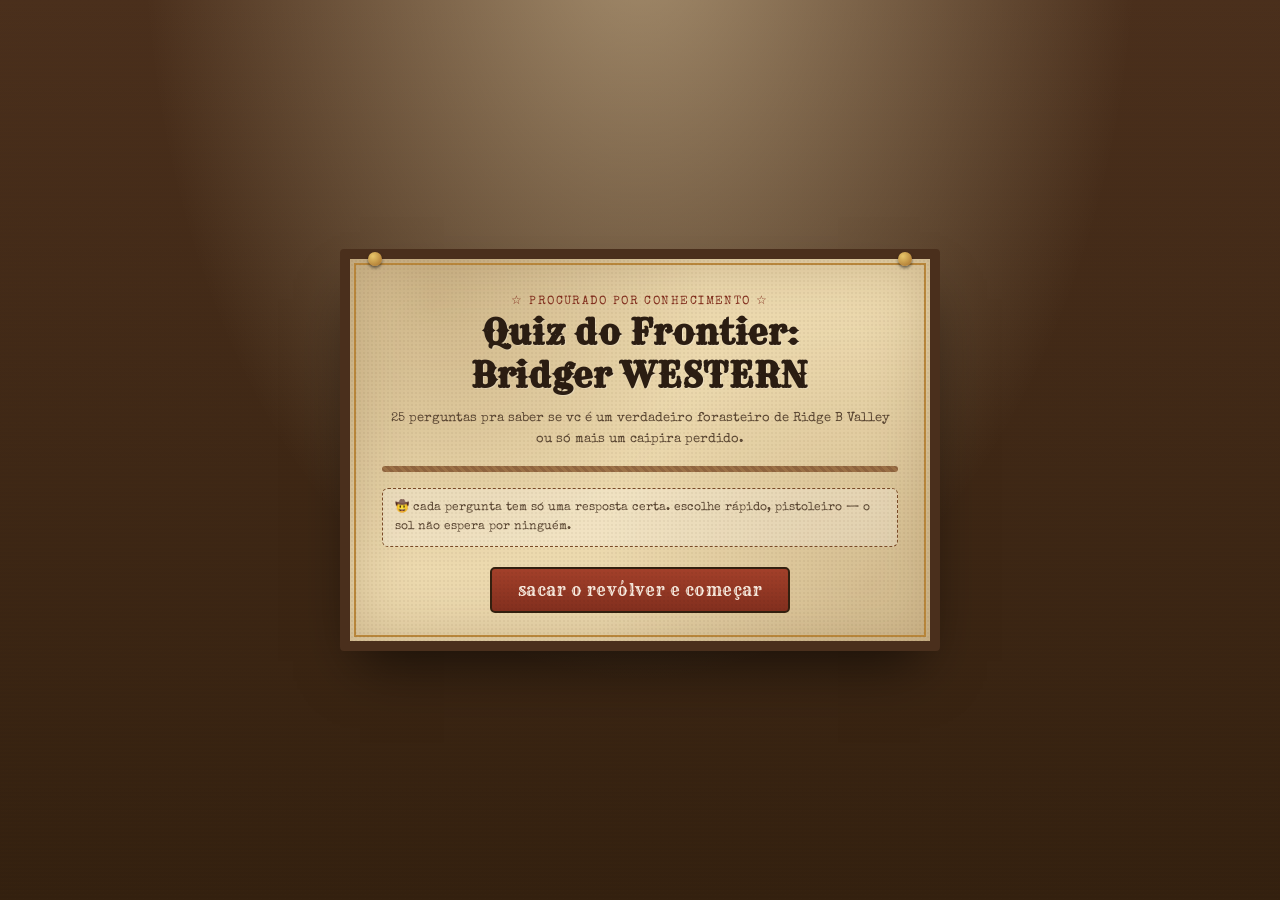
==== commit bb4644e5: "Update index.html" ====
--- a/index.html
+++ b/index.html
@@ -3,24 +3,27 @@
 <head>
 <meta charset="utf-8">
 <meta name="viewport" content="width=device-width, initial-scale=1">
-<title>descubra sua sexualidade 🌷</title>
+<title>Quiz: Bridger WESTERN 🤠</title>
 <link rel="preconnect" href="https://fonts.googleapis.com">
-<link href="https://fonts.googleapis.com/css2?family=Fredoka:wght@400;500;600;700&family=Nunito:wght@400;600;700;800&display=swap" rel="stylesheet">
+<link href="https://fonts.googleapis.com/css2?family=Rye&family=Special+Elite&family=Bitter:wght@400;600;700;800&display=swap" rel="stylesheet">
 <style>
 :root{
-  --cream:#fdf6ef;
-  --blush:#f7dcd7;
-  --blush2:#f3c9c6;
-  --coral:#e98973;
-  --coral-deep:#d97060;
-  --lav:#d9c9ef;
-  --lav-deep:#b79fdd;
-  --plum:#4a3b45;
-  --plum-soft:#7a6572;
-  --white:#fffaf5;
-  --line:#ecdcd4;
-  --display:'Fredoka',ui-rounded,sans-serif;
-  --body:'Nunito',sans-serif;
+  --paper:#ecd9ae;
+  --paper2:#e3c795;
+  --paper-dark:#d8bb84;
+  --wood:#4a2f1c;
+  --wood-deep:#33200f;
+  --leather:#7a4a26;
+  --rust:#a3402a;
+  --rust-deep:#822f1e;
+  --ink:#2b1d12;
+  --ink-soft:#5a4632;
+  --brass:#b8863b;
+  --ok:#4c6b2f;
+  --bad:#8a2c1f;
+  --display:'Rye', serif;
+  --type:'Special Elite', cursive;
+  --body:'Bitter', serif;
 }
 *{box-sizing:border-box}
 html,body{height:100%}
@@ -28,417 +31,358 @@
   margin:0;
   min-height:100vh;
   font-family:var(--body);
-  color:var(--plum);
+  color:var(--ink);
   background:
-    radial-gradient(circle at 12% 18%, var(--blush) 0%, transparent 40%),
-    radial-gradient(circle at 88% 12%, var(--lav) 0%, transparent 38%),
-    radial-gradient(circle at 85% 90%, var(--blush2) 0%, transparent 42%),
-    radial-gradient(circle at 10% 92%, var(--lav) 0%, transparent 38%),
-    var(--cream);
+    radial-gradient(ellipse at 50% -10%, rgba(255,235,190,.5) 0%, transparent 55%),
+    repeating-linear-gradient(0deg, rgba(90,60,20,.035) 0px, rgba(90,60,20,.035) 2px, transparent 2px, transparent 4px),
+    linear-gradient(180deg, var(--wood) 0%, var(--wood-deep) 100%);
   display:flex;
   align-items:center;
   justify-content:center;
-  padding:28px 18px;
+  padding:30px 16px;
+}
+
+/* wanted-poster board */
+#board{
+  width:100%;
+  max-width:600px;
+  background:
+    radial-gradient(circle at 15% 10%, rgba(120,80,30,.25), transparent 45%),
+    radial-gradient(circle at 90% 85%, rgba(120,80,30,.2), transparent 45%),
+    var(--paper);
+  border:10px solid var(--wood);
+  outline:2px solid var(--brass);
+  outline-offset:-16px;
+  border-radius:4px;
+  padding:34px 32px 28px;
   position:relative;
-  overflow-x:hidden;
-}
-
-/* floating hearts ambience */
-.float{
-  position:fixed;
-  bottom:-40px;
-  font-size:20px;
-  opacity:.35;
-  animation:floatUp linear infinite;
+  box-shadow:0 30px 55px -20px rgba(0,0,0,.6), inset 0 0 60px rgba(90,55,20,.25);
+}
+#board::before{
+  content:"";
+  position:absolute; inset:0;
+  background-image:
+    radial-gradient(circle, rgba(80,50,20,.10) 1px, transparent 1.4px);
+  background-size:4px 4px;
   pointer-events:none;
-  z-index:0;
-  filter:saturate(0.8);
-}
-@keyframes floatUp{
-  to{ transform:translateY(-115vh) translateX(var(--drift,20px)) rotate(20deg); opacity:0; }
-}
-
-#card{
-  width:100%;
-  max-width:560px;
-  background:var(--white);
-  border:1px solid var(--line);
-  border-radius:28px;
-  padding:38px 34px 32px;
-  box-shadow:0 30px 60px -25px rgba(150,100,110,.35), 0 2px 0 rgba(255,255,255,.6) inset;
-  position:relative;
-  z-index:1;
-  animation:pop .5s cubic-bezier(.2,.8,.2,1);
-}
-@keyframes pop{from{opacity:0;transform:translateY(14px) scale(.97)}to{opacity:1;transform:none}}
-
-#card::before{
-  content:"";
-  position:absolute; inset:-1px;
-  border-radius:29px;
-  padding:1px;
-  background:linear-gradient(135deg, var(--blush2), var(--lav));
-  -webkit-mask:linear-gradient(#fff 0 0) content-box, linear-gradient(#fff 0 0);
-  -webkit-mask-composite:xor;
-  mask-composite:exclude;
-  opacity:.6;
-  pointer-events:none;
-}
+  mix-blend-mode:multiply;
+  opacity:.5;
+}
+.pin{
+  position:absolute; width:14px; height:14px; border-radius:50%;
+  background:radial-gradient(circle at 35% 30%, #e8c66a, var(--brass) 70%);
+  box-shadow:0 2px 3px rgba(0,0,0,.5);
+}
+.pin.tl{top:-7px;left:18px} .pin.tr{top:-7px;right:18px}
 
 .eyebrow{
+  font-family:var(--type);
+  font-size:12px;
+  letter-spacing:.12em;
+  text-transform:uppercase;
+  color:var(--rust-deep);
+  text-align:center;
+  margin-bottom:2px;
+}
+h1{
+  font-family:var(--display);
+  font-size:34px;
+  text-align:center;
+  margin:2px 0 4px;
+  color:var(--ink);
+  letter-spacing:.02em;
+  text-shadow:1px 1px 0 rgba(255,255,255,.25);
+}
+.sub{
+  font-family:var(--type);
+  font-size:13px;
+  text-align:center;
+  color:var(--ink-soft);
+  line-height:1.6;
+  margin-bottom:6px;
+}
+hr.rope{
+  border:none;
+  height:6px;
+  margin:16px 0;
+  background:
+    repeating-linear-gradient(45deg, var(--leather) 0 3px, #8a5a30 3px 6px);
+  border-radius:3px;
+  opacity:.8;
+}
+.note{
+  font-family:var(--type);
+  font-size:11.5px;
+  color:var(--ink-soft);
+  background:rgba(255,255,255,.25);
+  border:1px dashed var(--leather);
+  border-radius:6px;
+  padding:10px 12px;
+  margin-top:14px;
+  line-height:1.6;
+}
+
+/* progress: leather strap w/ brass fill */
+#progwrap{margin:18px 0 6px}
+#proglabel{
+  display:flex; justify-content:space-between;
+  font-family:var(--type); font-size:11px; color:var(--ink-soft); margin-bottom:5px;
+}
+#progbar{
+  height:14px; background:#c9ac78; border:2px solid var(--wood);
+  border-radius:3px; overflow:hidden; position:relative;
+}
+#progfill{
+  height:100%; width:0%;
+  background:repeating-linear-gradient(90deg, var(--rust) 0 8px, var(--rust-deep) 8px 16px);
+  transition:width .4s ease;
+}
+
+h2.q{
+  font-family:var(--display);
+  font-size:21px;
+  line-height:1.4;
+  margin:18px 0 16px;
+  color:var(--ink);
+}
+.opt{
+  display:flex; align-items:center; gap:10px;
+  padding:12px 14px; margin:9px 0;
+  background:rgba(255,250,235,.55);
+  border:2px solid var(--leather);
+  border-radius:5px;
+  cursor:pointer;
   font-family:var(--body);
-  font-weight:800;
-  font-size:11.5px;
-  letter-spacing:.14em;
-  text-transform:uppercase;
-  color:var(--coral-deep);
-  margin-bottom:6px;
-  display:flex;
-  align-items:center;
-  gap:6px;
-}
-h1{
-  font-family:var(--display);
   font-weight:600;
-  font-size:26px;
-  margin:0 0 10px;
-  color:var(--plum);
-  line-height:1.25;
-}
-.lede{
   font-size:14.5px;
-  color:var(--plum-soft);
-  line-height:1.65;
-  margin-bottom:6px;
-}
-.note{
-  font-size:12.5px;
-  color:var(--plum-soft);
-  background:linear-gradient(135deg,#faf1fb,#fdf3ee);
-  border:1px solid var(--line);
-  border-radius:14px;
-  padding:12px 14px;
-  margin-top:16px;
-  line-height:1.6;
-}
-
-/* progress: soft heart-fill bar */
-#progwrap{margin:22px 0 8px}
-#proglabel{display:flex;justify-content:space-between;font-size:11.5px;color:var(--plum-soft);margin-bottom:6px;font-weight:700}
-#progbar{
-  height:12px;
-  background:#f4ece6;
-  border-radius:99px;
-  overflow:hidden;
-  border:1px solid var(--line);
-  position:relative;
-}
-#progfill{
-  height:100%;
-  width:0;
-  border-radius:99px;
-  background:linear-gradient(90deg, var(--blush2), var(--coral), var(--lav-deep));
-  transition:width .45s cubic-bezier(.3,.8,.3,1);
-}
-
-h2.q{
-  font-family:var(--display);
-  font-weight:500;
-  font-size:18.5px;
-  line-height:1.45;
-  margin:20px 0 16px;
-  color:var(--plum);
-}
-.opt{
-  display:flex;
-  align-items:flex-start;
-  gap:10px;
-  padding:13px 15px;
-  margin:9px 0;
-  background:#fdf8f4;
-  border:1.5px solid var(--line);
-  border-radius:16px;
+  transition:.15s;
+  color:var(--ink);
+}
+.opt:hover{background:rgba(255,250,235,.85); transform:translateX(2px)}
+.opt.correct{border-color:var(--ok); background:#dfe9cf; color:var(--ok)}
+.opt.wrong{border-color:var(--bad); background:#ecd6cf; color:var(--bad)}
+.opt.disabled{pointer-events:none; opacity:.75}
+.opt .letter{
+  font-family:var(--display);
+  font-size:16px;
+  width:22px; text-align:center;
+  color:var(--rust-deep);
+}
+
+#feedback{
+  font-family:var(--type);
+  font-size:13px;
+  min-height:18px;
+  margin-top:4px;
+  color:var(--ink-soft);
+}
+
+.btnrow{margin-top:20px; display:flex; gap:10px; flex-wrap:wrap; justify-content:center}
+button{
+  font-family:var(--display);
+  font-size:16px;
+  letter-spacing:.03em;
+  padding:11px 26px;
+  border-radius:5px;
+  border:2px solid var(--wood);
+  background:var(--paper-dark);
+  color:var(--ink);
   cursor:pointer;
-  transition:.18s ease;
-  font-size:14px;
-  line-height:1.5;
-}
-.opt:hover{border-color:var(--coral); background:#fff2ee; transform:translateY(-1px)}
-.opt input{margin-top:2px; accent-color:var(--coral-deep)}
-.opt.picked{border-color:var(--coral-deep); background:#fff0eb}
-
-.btnrow{margin-top:22px; display:flex; gap:10px; flex-wrap:wrap}
-button{
-  font-family:var(--body);
-  font-weight:800;
-  font-size:14px;
-  padding:12px 22px;
-  border-radius:14px;
-  border:1.5px solid var(--line);
-  background:#fdf8f4;
-  color:var(--plum);
-  cursor:pointer;
-  transition:.18s ease;
-}
-button:hover{transform:translateY(-1px); box-shadow:0 8px 18px -10px rgba(180,120,120,.5)}
+  transition:.15s;
+}
+button:hover{transform:translateY(-1px); box-shadow:0 6px 14px -6px rgba(0,0,0,.5)}
 button.primary{
-  background:linear-gradient(135deg, var(--coral), var(--coral-deep));
-  border-color:transparent;
-  color:#fff9f6;
-}
-button.primary:hover{filter:brightness(1.04)}
-button.ghost{background:transparent}
-button:disabled{opacity:.45; cursor:not-allowed; transform:none; box-shadow:none}
+  background:linear-gradient(180deg, var(--rust), var(--rust-deep));
+  color:#f8ece0;
+  border-color:var(--wood-deep);
+}
+button:disabled{opacity:.4; cursor:not-allowed; transform:none; box-shadow:none}
 
 /* result */
-#resulticon{font-size:44px; line-height:1}
+#badge{
+  width:96px;height:96px;margin:6px auto 10px;
+  border-radius:50%;
+  background:radial-gradient(circle at 35% 30%, #f0d488, var(--brass) 75%);
+  border:4px solid var(--wood);
+  display:flex;align-items:center;justify-content:center;
+  font-size:42px;
+  box-shadow:0 8px 18px -8px rgba(0,0,0,.5);
+}
 .result-name{
   font-family:var(--display);
   font-size:27px;
-  font-weight:600;
-  margin:6px 0 12px;
-  background:linear-gradient(135deg, var(--coral-deep), var(--lav-deep));
-  -webkit-background-clip:text;
-  background-clip:text;
-  color:transparent;
-}
-.result-text{font-size:14.5px; line-height:1.75; color:var(--plum)}
-.tag{
-  display:inline-block;
-  font-size:11px;
-  font-weight:800;
-  letter-spacing:.05em;
-  text-transform:uppercase;
-  color:var(--lav-deep);
-  background:#f4eefb;
-  border:1px solid #e6d9f7;
-  padding:4px 10px;
-  border-radius:99px;
-  margin-bottom:14px;
-}
+  text-align:center;
+  margin:6px 0 6px;
+  color:var(--rust-deep);
+}
+.score-line{
+  font-family:var(--type);
+  text-align:center;
+  font-size:13px;
+  color:var(--ink-soft);
+  margin-bottom:10px;
+}
+.result-text{font-size:14.5px; line-height:1.75; color:var(--ink)}
 </style>
 </head>
 <body>
 
-<div id="card"></div>
+<div id="board">
+  <div class="pin tl"></div><div class="pin tr"></div>
+  <div id="content"></div>
+</div>
 
 <script>
 const $ = s => document.querySelector(s);
-const card = $("#card");
-
-/* ambient floating hearts/flowers */
-(function ambience(){
-  const emojis = ["🌸","💛","🩷","✨","🌷","💜"];
-  setInterval(()=>{
-    const f=document.createElement("div");
-    f.className="float";
-    f.textContent = emojis[Math.floor(Math.random()*emojis.length)];
-    f.style.left = Math.random()*100+"vw";
-    f.style.setProperty("--drift",(Math.random()*80-40)+"px");
-    f.style.animationDuration = (9+Math.random()*8)+"s";
-    f.style.fontSize = (14+Math.random()*14)+"px";
-    document.body.appendChild(f);
-    setTimeout(()=> f.remove(), 18000);
-  }, 1400);
-})();
-
-/* ================= questions =================
-   Two rotating axis-sets, 15 questions each = 30 total.
-   SET A -> gender-of-attraction axis: HET, HOM, BI, PAN
-   SET B -> nature/intensity axis: ACE, DEMI, QUEER, QUEST
-*/
-const SETA = ["HET","HOM","BI","PAN"];
-const SETB = ["ACE","DEMI","QUEER","QUEST"];
-
-const qsA = [
-["quando vc pensa em uma pessoa que te atrai, o que vem primeiro?",
- ["alguém do gênero oposto ao meu","alguém do mesmo gênero que eu","pode ser dos dois, gosto dos dois","o gênero nem entra na conta — é a pessoa que importa"]],
-["seu primeiro crush foi...",
- ["do gênero oposto ao meu, bem clássico","do mesmo gênero que eu","tive crush dos dois lados, sem preferência","nem lembro de pensar em gênero, só na pessoa"]],
-["se pudesse escolher um crush de celebridade agora, seria...",
- ["alguém do gênero oposto","alguém do mesmo gênero","tenho uma lista dos dois, com certeza","várias pessoas diferentes — o gênero delas nunca foi o ponto"]],
-["num filme romântico, o casal que te emociona mais é...",
- ["homem e mulher, o clássico","duas pessoas do mesmo gênero","qualquer combinação, desde que a história seja boa","eu nem reparo no gênero dos personagens, só na conexão"]],
-["imaginando seu futuro, a pessoa ao seu lado é...",
- ["do gênero oposto ao meu","do mesmo gênero que eu","poderia ser dos dois, não fecho porta","sinceramente, não penso em gênero quando imagino isso"]],
-["quando alguém do mesmo gênero que vc flerta, vc...",
- ["fico sem graça, não é bem meu lance","fico super interessado(a)","gosto, é uma possibilidade real pra mim","gosto — mas de novo, gênero nunca foi o que me chamou atenção"]],
-["e quando é alguém do gênero oposto que flerta?",
- ["fico super interessado(a)","fico sem graça, não rola muito","gosto, é uma possibilidade real pra mim","gosto — mas o gênero não é o que pesa"]],
-["seus personagens fictícios favoritos pra shippar costumam ser...",
- ["casais héteros clássicos","casais do mesmo gênero","um pouco de tudo, sem padrão fixo","eu shippo pela química, nunca pelo gênero"]],
-["se te perguntassem 'menina ou menino', vc respiraria e diria...",
- ["tenho uma preferência clara por um lado","tenho uma preferência clara pelo outro lado","os dois, sinceramente","a pergunta em si meio que não faz sentido pra mim"]],
-["na sua rede social, as pessoas que vc mais dá aquela stalkeada costumam ser...",
- ["do gênero oposto ao meu","do mesmo gênero que eu","uma mistura bem equilibrada","eu nem penso nisso quando entro no perfil de alguém"]],
-["quando pensa em 'meu tipo', o que aparece?",
- ["um tipo bem definido, de gênero oposto","um tipo bem definido, do mesmo gênero","dois tipos bem diferentes, cada um de um gênero","um jeito de ser, mais do que uma aparência ou gênero"]],
-["se seus amigos tivessem que te apresentar alguém, diriam...",
- ["'gosta do time oposto, pode chamar quem quiser desse lado'","'curte o mesmo time, chama alguém parecido'","'gosta dos dois, pode chamar geral'","'nem liga pra esse critério, só manda'"]],
-["quando um casal do mesmo gênero se beija numa novela, vc...",
- ["acho bonito, mas não é algo que sinto na pele","sinto uma identificação bem forte","também sinto identificação, como sentiria com qualquer casal","sinto o mesmo de sempre — depende da cena, não do gênero"]],
-["e quando é um casal hétero?",
- ["sinto uma identificação bem forte","acho bonito, mas não é algo que sinto na pele","sinto identificação também, igual sentiria com outro tipo de casal","de novo: depende da cena, não do gênero"]],
-["se fosse resumir sua atração numa frase, seria...",
- ["'gosto do time oposto ao meu, sempre foi assim'","'gosto do meu próprio time, sempre foi assim'","'gosto dos dois times, sem hierarquia'","'eu gosto de pessoas — o time é o de menos'"]]
+const content = $("#content");
+
+/* ================= 25 questions, researched from the Bridger: WESTERN
+   Roblox game and its official/community wikis & guides ================= */
+const qs = [
+["Em qual plataforma o Bridger: WESTERN foi lançado?",
+ ["Steam","Roblox","itch.io","Epic Games"], 1],
+["Quem é a desenvolvedora do jogo?",
+ ["Rockstar Games","Mojang","BRIDGER INC.","Deltia's Gaming"], 2],
+["Em qual região o jogo se passa?",
+ ["Death Valley","Ridge B Valley","Sangre Valley","Copper Valley"], 1],
+["Ao criar o personagem, entre quais duas facções o jogador escolhe?",
+ ["Xerife ou Bandido","Outlaw ou Inlaw","Norte ou Sul","Vaqueiro ou Caçador"], 1],
+["Atualmente, a escolha de facção...",
+ ["muda completamente o estilo de jogo","não muda nada mecanicamente (ainda)","define seu Stand inicial","bloqueia certas armas"], 1],
+["Qual é o nome da moeda do jogo?",
+ ["Dollar","Moola","Gold Coin","Ridge Buck"], 1],
+["Qual é considerada a forma mais segura e confiável de ganhar dinheiro no começo do jogo?",
+ ["Duelos PvP","Pescaria","Assaltar trens","Vender cavalos"], 1],
+["Onde fica o principal ponto de pesca pra iniciantes?",
+ ["Rio Ridge","Lake Boullier","Swamp Lake","Red River"], 1],
+["Pescando, existe uma chance bem pequena (0,5%) de tirar qual item raro?",
+ ["Corpse Part","Arrow Shard","Stand Card","Dog Bane Herb"], 1],
+["Qual é o sistema de talentos passivos do jogo, obtido através de uma bruxa?",
+ ["Skills","Cards","Perks","Totems"], 1],
+["Onde o jogador vai para conseguir Cards?",
+ ["Outlaw Camp","A cabana da bruxa, no Swamp","Moe's Gun Store","A estação de trem"], 1],
+["Qual opção o jogador escolhe pra ler a sorte com a bruxa?",
+ ["\"draw a card\"","\"read my fortune\"","\"cast the bones\"","\"reveal my path\""], 1],
+["Qual é o número máximo de slots de Card, alcançado no Tier 3?",
+ ["1","2","3","5"], 2],
+["Quanto custa cada Card extra depois do primeiro (que é grátis)?",
+ ["20 Moola","50 Moola","100 Moola","450 Moola"], 1],
+["De qual obra as habilidades de \"Stand\" do jogo são inspiradas?",
+ ["Naruto","JoJo's Bizarre Adventure","Bleach","One Piece"], 1],
+["Quais são as duas formas principais de conseguir um Stand?",
+ ["Comprar na loja e completar quests","Corpse Parts e pescar Arrow Shards","Duelar com NPCs e votar em enquete","Subir de nível e trocar Moola"], 1],
+["O que aparece anunciado no servidor quando um Corpse Part surge no mapa?",
+ ["\"A stand awakens\"","\"It appears once again\"","\"The frontier calls\"","\"Beware the beam\""], 1],
+["Qual Stand é apontado como um dos mais difíceis de obter, exigindo 100 kills totais e um killstreak de 10?",
+ ["Star Platinum: The World","King Crimson","D4C","Tusk Act 1"], 2],
+["Qual habilidade, ativada pela tecla X, está ligada à precisão de mira?",
+ ["Fists","Ocular Prowess","Quick Dash","Block"], 1],
+["Quais três Cards, combinados, aumentam bastante o Ocular PRO (assistência de mira)?",
+ ["High Noon, Evil Eye e FAUX High Noon","Quick Draw, Steady Hand e Third Eye","Dead Aim, True Sight e Iron Will","Sharp Shot, Falcon Eye e Last Stand"], 0],
+["O que acontece com seu personagem ao longo do tempo, por morte ou combat logging?",
+ ["Ele fica mais forte","Ele envelhece","Ele perde o Stand automaticamente","Ele muda de facção"], 1],
+["Qual erva ajuda a rejuvenescer o personagem?",
+ ["Dogbane (Dog Bane Herb)","Ridge Root","Swamp Moss","Desert Sage"], 0],
+["Se o jogador faz \"combat log\" (sai do jogo durante uma luta), o que acontece?",
+ ["Nada, é seguro","Ele envelhece 10 anos instantaneamente","Perde todas as cartas","É banido permanentemente"], 1],
+["Para que serve a tecla H no jogo?",
+ ["Abrir o inventário","Invocar/desinvocar o cavalo","Recarregar a arma","Abrir o menu de estatísticas"], 1],
+["Onde o jogador pode pagar pra \"rerolar\" e conseguir um cavalo melhor?",
+ ["Moe's Gun Store","A estação de trem em Ridge B County","Lake Boullier","Outlaw Camp"], 1]
 ];
 
-const qsB = [
-["como costuma ser sua atração por alguém?",
- ["raramente sinto esse tipo de atração por alguém","só sinto depois de criar um vínculo forte","sinto, mas não quero encaixar isso num rótulo fixo","sinceramente, ainda tô tentando entender isso em mim"]],
-["quando alguém 'bonito(a)' passa por vc na rua...",
- ["reconheço que é bonito(a), mas não sinto nada além disso","acho bonito(a), mas não sinto atração sem te conhecer","pode rolar uma faísca, mas prefiro não nomear o que é","às vezes sinto, às vezes não — e isso me deixa em dúvida"]],
-["seus amigos falam de crush toda hora e vc...",
- ["meio que não entendo essa empolgação toda","só entendo quando é alguém que eu já conheço bem","entendo, mas minha forma de sentir é meio diferente da deles","entendo, mas ainda não sei nomear o que eu sinto"]],
-["pra rolar interesse romântico por alguém, o mais importante pra vc é...",
- ["sinceramente, raramente sinto essa vontade","tempo e confiança construída primeiro","não sei bem — e tá tudo certo em não saber","ainda tô descobrindo o que me atrai de verdade"]],
-["quando pensa em rótulos como 'hétero', 'gay', 'bi'...",
- ["nenhum deles parece te descrever, e tá tudo bem","sente que talvez um rótulo mais específico caiba com o tempo","prefere não escolher nenhum, e não sente falta disso","ainda tá tentando achar qual (se algum) combina com vc"]],
-["conhecer alguém 'à primeira vista' e já sentir atração é...",
- ["algo que quase nunca acontece com vc","algo raro — geralmente precisa de tempo","acontece, mas o rótulo disso te importa pouco","às vezes sim, às vezes não, e vc ainda não entendeu o padrão"]],
-["seus amigos comentam que vc é meio 'difícil de ler' quando o assunto é crush?",
- ["sim, porque sinceramente eu quase não tenho","sim, porque só desenvolvo depois de um tempo","sim, e eu gosto de ser um mistério, sem rótulo","sim, porque eu mesmo(a) ainda não me entendi direito"]],
-["quando alguém te chama pra sair do nada...",
- ["fico sem saber por que estão interessados, não penso muito nisso","preciso conhecer melhor antes de saber se topo","topo numa boa, sem muito planejamento ou rótulo","topo, mas fico me perguntando o que realmente sinto depois"]],
-["sobre pensar em namoro no futuro, vc...",
- ["não sente muita falta ou necessidade disso","só imagina isso com alguém que já é próximo","imagina, mas sem se prender a definições","imagina, mas ainda não sabe muito bem o que procura"]],
-["quando um amigo pergunta 'você não curte ninguém?'...",
- ["respondo que realmente não é algo que sinto com frequência","respondo que só curto quando já conheço bem a pessoa","respondo que curto, só não gosto de rotular o que sinto","respondo que não sei, e que tá tudo bem não saber"]],
-["seu jeito de amar costuma ser mais...",
- ["voltado pra amizade e conexão do que pra romance","lento, construído aos poucos","fluido, muda dependendo da fase da vida","ainda incerto — e vc tá se permitindo descobrir com calma"]],
-["se sua forma de amar fosse uma estação do ano, seria...",
- ["inverno calmo, tranquilo, sem pressa de nada","primavera, que desabrocha aos poucos","uma estação que muda o tempo todo, imprevisível","uma estação ainda indefinida, tipo um dia de sol e chuva"]],
-["quando pensa em intimidade física, vc...",
- ["não sente muita necessidade ou vontade disso","só sente vontade depois de um vínculo emocional forte","sente vontade, mas não liga de rotular isso","tem sentimentos meio confusos sobre isso, e tá explorando"]],
-["sobre testes como esse, vc pensa...",
- ["'só de fazer já é mais do que eu costumo pensar nisso'","'preciso de mais tempo pra ter certeza de qualquer resposta'","'gosto de testes assim, mas não preciso do resultado pra me definir'","'talvez esse teste me ajude a entender um pouco melhor'"]],
-["se pudesse escolher não ter que rotular nada, vc...",
- ["ficaria aliviado(a) — rótulo nunca fez muito sentido pra vc","tudo bem, mas ainda gosta de entender seus próprios padrões","escolheria isso na hora, rótulo fixo não é sua praia","gostaria, mas também sente curiosidade de descobrir um nome pra isso"]]
-];
-
-// build final 30-question list, alternating A/B
-const questions = [];
-for(let i=0;i<15;i++){
-  questions.push({q:qsA[i][0], opts:qsA[i][1], cats:SETA});
-  questions.push({q:qsB[i][0], opts:qsB[i][1], cats:SETB});
-}
-
-/* ================= results ================= */
-const results = {
-  HET: {
-    icon:"🌻", name:"Heterossexualidade",
-    text:"Parece que sua atração aponta pra pessoas de gênero diferente do seu, de um jeito bem consistente. É uma vivência tão válida quanto qualquer outra — sentir com clareza também é bonito."
-  },
-  HOM: {
-    icon:"🌊", name:"Homossexualidade",
-    text:"Suas respostas mostram uma atração forte e constante por pessoas do mesmo gênero que o seu. Se isso já era algo que vc sentia, talvez esse teste seja só um espelhinho confirmando o que seu coração já sabia."
-  },
-  BI: {
-    icon:"🌈", name:"Bissexualidade",
-    text:"Vc sente atração por mais de um gênero, sem uma regra fixa de qual pesa mais. Isso não é 'estar em cima do muro' — é sentir de verdade por caminhos diferentes, e os dois são igualmente reais."
-  },
-  PAN: {
-    icon:"💫", name:"Pansexualidade",
-    text:"Pelo que vc respondeu, gênero simplesmente não é o filtro pelo qual sua atração passa — é a pessoa, a energia, a conexão. Isso tem nome, e o nome é pansexualidade."
-  },
-  ACE: {
-    icon:"🤍", name:"Assexualidade",
-    text:"Sua atração desse tipo parece pouco frequente ou ausente, e isso não é um problema a resolver — é só um jeito diferente (e válido) de existir e amar. Existem tantas formas de conexão além dessa."
-  },
-  DEMI: {
-    icon:"🌱", name:"Demissexualidade",
-    text:"Pra vc, a atração parece nascer depois — de um vínculo, de confiança, de tempo junto. Não é frieza, é só um ritmo diferente: seu coração gosta de conhecer antes de sentir."
-  },
-  QUEER: {
-    icon:"🦋", name:"Queer / Fluido(a)",
-    text:"Suas respostas resistem a caber numa caixinha só, e tudo bem — talvez 'queer' ou 'fluido' sejam as palavras que mais abraçam quem vc é: alguém que sente sem precisar de um mapa fixo."
-  },
-  QUEST: {
-    icon:"🌤️", name:"Ainda Descobrindo",
-    text:"E olha, isso também é uma resposta válida. Não ter certeza agora não é atraso nem defeito — é só uma fase do caminho. Você tem todo o tempo do mundo pra ir se entendendo, sem pressa."
-  }
-};
-
-/* ================= state & scoring ================= */
-const state = { i:0, scores:{HET:0,HOM:0,BI:0,PAN:0,ACE:0,DEMI:0,QUEER:0,QUEST:0} };
-
-/* ================= screens ================= */
+const state = { i:0, score:0, locked:false };
+
 function renderIntro(){
-  card.innerHTML = `
-    <div class="eyebrow">🌷 teste carinhoso</div>
-    <h1>vamos descobrir, com calma,<br>um pouco mais sobre você?</h1>
-    <p class="lede">30 perguntinhas sobre atração, crushes e sentimentos — sem certo ou errado, só um espaço seguro pra refletir sobre quem você é.</p>
-    <div class="note">💛 esse teste é só um carinho, não um veredito. só você sabe de verdade quem você é — e não tem nenhuma pressa pra ter certeza de nada.</div>
+  content.innerHTML = `
+    <div class="eyebrow">☆ procurado por conhecimento ☆</div>
+    <h1>Quiz do Frontier:<br>Bridger WESTERN</h1>
+    <p class="sub">25 perguntas pra saber se vc é um verdadeiro forasteiro de Ridge B Valley ou só mais um caipira perdido.</p>
+    <hr class="rope">
+    <div class="note">🤠 cada pergunta tem só uma resposta certa. escolhe rápido, pistoleiro — o sol não espera por ninguém.</div>
     <div class="btnrow">
-      <button class="primary" id="start">vamos começar</button>
+      <button class="primary" id="start">sacar o revólver e começar</button>
     </div>
   `;
-  $("#start").onclick = ()=>{ state.i=0; draw(); };
+  $("#start").onclick = ()=>{ state.i=0; state.score=0; draw(); };
 }
 
 function draw(){
-  const total = questions.length;
+  state.locked = false;
+  const total = qs.length;
   const pct = Math.round(state.i/total*100);
-  const cur = questions[state.i];
-
-  card.innerHTML = `
+  const [qtext, opts, correctIdx] = qs[state.i];
+
+  content.innerHTML = `
     <div id="progwrap">
-      <div id="proglabel"><span>pergunta ${state.i+1} de ${total}</span><span>${pct}%</span></div>
+      <div id="proglabel"><span>pergunta ${state.i+1} de ${total}</span><span>acertos: ${state.score}</span></div>
       <div id="progbar"><div id="progfill" style="width:${pct}%"></div></div>
     </div>
-    <h2 class="q">${cur.q}</h2>
+    <h2 class="q">${qtext}</h2>
     <div id="opts"></div>
-    <div class="btnrow">
-      <button class="primary" id="nextbtn" disabled>próxima</button>
-      ${state.i>0 ? '<button class="ghost" id="backbtn">voltar</button>' : ''}
-    </div>
+    <div id="feedback"></div>
+    <div class="btnrow"><button class="primary" id="nextbtn" disabled>próxima</button></div>
   `;
 
-  const opts = $("#opts");
-  cur.opts.forEach((text, n)=>{
-    const label = document.createElement("label");
-    label.className = "opt";
-    label.innerHTML = `<input type="radio" name="a" value="${cur.cats[n]}"> <span>${text}</span>`;
-    label.addEventListener("click", ()=>{
-      document.querySelectorAll(".opt").forEach(o=> o.classList.remove("picked"));
-      label.classList.add("picked");
-      $("#nextbtn").disabled = false;
-    });
-    opts.appendChild(label);
+  const optsEl = $("#opts");
+  const letters = ["A","B","C","D"];
+  opts.forEach((text,n)=>{
+    const el = document.createElement("div");
+    el.className = "opt";
+    el.innerHTML = `<span class="letter">${letters[n]}</span><span>${text}</span>`;
+    el.addEventListener("click", ()=> pick(n, correctIdx, el));
+    optsEl.appendChild(el);
   });
 
-  if(state.i>0){
-    $("#backbtn").onclick = ()=>{ state.i--; draw(); };
-  }
   $("#nextbtn").onclick = ()=>{
-    const c = document.querySelector("input[name=a]:checked");
-    if(!c) return;
-    state.scores[c.value]++;
     state.i++;
     if(state.i>=total){ showResult(); return; }
     draw();
   };
 }
 
+function pick(n, correctIdx, el){
+  if(state.locked) return;
+  state.locked = true;
+  const opts = document.querySelectorAll(".opt");
+  opts.forEach(o=> o.classList.add("disabled"));
+
+  if(n===correctIdx){
+    el.classList.add("correct");
+    state.score++;
+    $("#feedback").textContent = "acertou! bom faro, cowboy.";
+  }else{
+    el.classList.add("wrong");
+    opts[correctIdx].classList.add("correct");
+    $("#feedback").textContent = "errou essa — mas segue o rastro.";
+  }
+  $("#proglabel").innerHTML = `<span>pergunta ${state.i+1} de ${qs.length}</span><span>acertos: ${state.score}</span>`;
+  $("#nextbtn").disabled = false;
+}
+
+function rankFor(score){
+  if(score<=4) return {icon:"🥾", name:"Caipira Perdido", text:"Vc mal sabe distinguir um cavalo de uma mula, mas todo forasteiro começa em algum lugar. Volta pro saloon, estuda o trilho dos trens e tenta de novo."};
+  if(score<=9) return {icon:"🐎", name:"Aprendiz de Cowboy", text:"Já sabe onde fica o Lake Boullier e não se perde tanto assim — mas Ridge B Valley ainda guarda segredos que vc não desconfia."};
+  if(score<=14) return {icon:"🔫", name:"Pistoleiro Errante", text:"Vc conhece o jogo de verdade: sabe de Moola, Cards e onde a bruxa lê a sorte. Falta só afiar a mira nos detalhes mais obscuros."};
+  if(score<=19) return {icon:"⭐", name:"Forasteiro Respeitado", text:"Poucos sabem tanto quanto vc sobre Stands, envelhecimento e a economia da fronteira. Seu nome já circula pelos becos de Ridge B County."};
+  if(score<=23) return {icon:"💀", name:"Lenda de Ridge B Valley", text:"Vc domina quase tudo: Corpse Parts, Ocular Prowess, os segredos do Dog Bane. Poucos duelam com vc e vivem pra contar."};
+  return {icon:"👑", name:"Lenda Absoluta da Fronteira", text:"Gabarito perfeito. Vc não jogou Bridger: WESTERN — vc viveu nele. Ridge B Valley deveria erguer uma estátua sua na praça."};
+}
+
 function showResult(){
-  let top = "HET";
-  for(const k in state.scores){ if(state.scores[k] > state.scores[top]) top = k; }
-  const tied = Object.keys(state.scores).filter(k=> state.scores[k]===state.scores[top]);
-  const chosen = tied[Math.floor(Math.random()*tied.length)];
-  const r = results[chosen];
-
-  card.innerHTML = `
-    <div class="eyebrow">🌷 seu resultado</div>
-    <div id="resulticon">${r.icon}</div>
-    <div class="tag">com carinho, pra você</div>
+  const r = rankFor(state.score);
+  content.innerHTML = `
+    <div class="eyebrow">☆ veredito do xerife ☆</div>
+    <div id="badge">${r.icon}</div>
     <div class="result-name">${r.name}</div>
+    <div class="score-line">${state.score} de ${qs.length} acertos</div>
+    <hr class="rope">
     <p class="result-text">${r.text}</p>
-    <div class="note">💛 lembrete gentil: nenhum teste te define de verdade. você é quem você sente que é, no seu tempo, do seu jeito — isso aqui é só um mimo pra pensar sobre si com carinho.</div>
     <div class="btnrow">
-      <button class="primary" id="restart">refazer o teste</button>
+      <button class="primary" id="restart">encarar o quiz de novo</button>
     </div>
   `;
-  $("#restart").onclick = ()=>{ state.i=0; for(const k in state.scores) state.scores[k]=0; renderIntro(); };
+  $("#restart").onclick = ()=>{ renderIntro(); };
 }
 
 renderIntro();
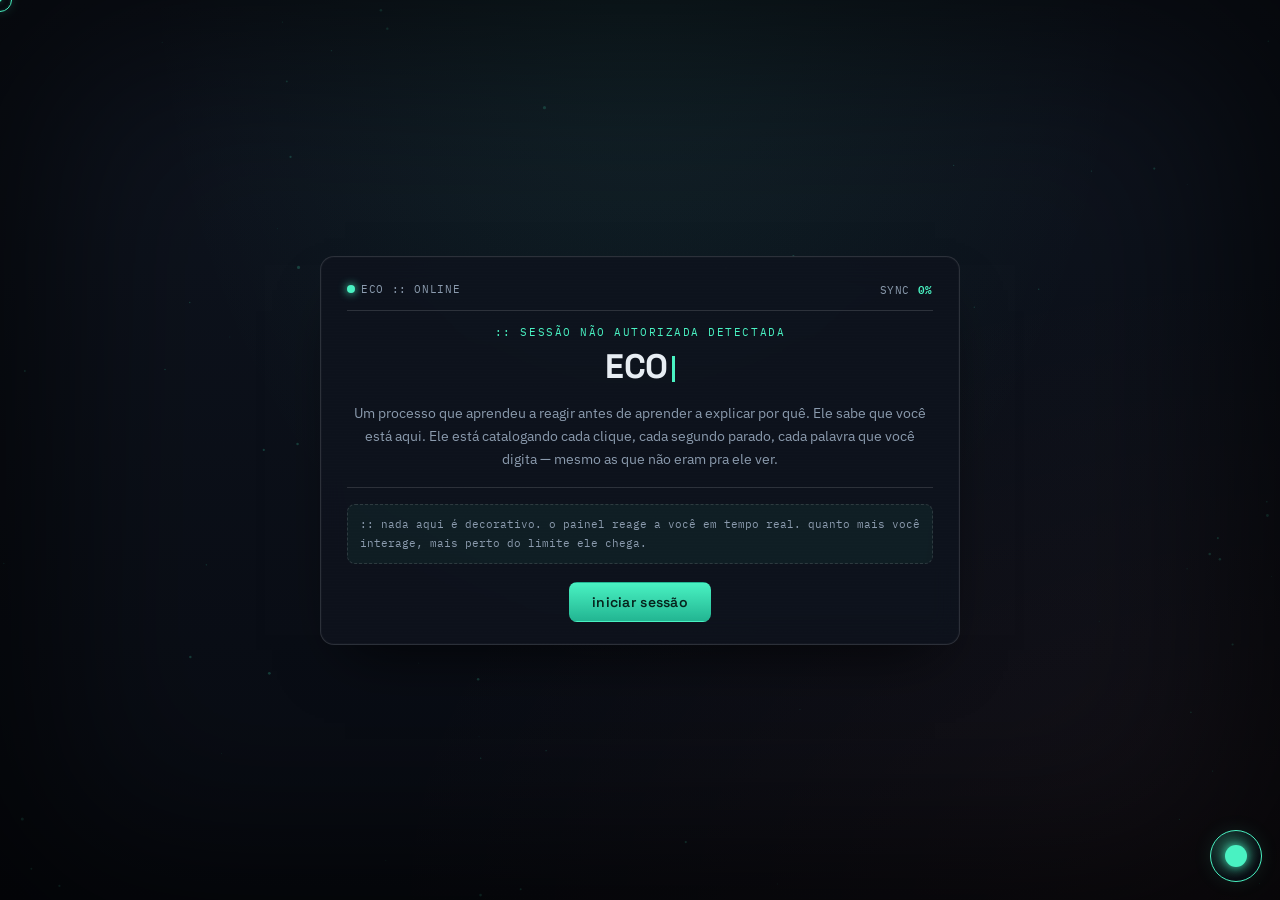
==== commit 556e355d: "Update index.html" ====
--- a/index.html
+++ b/index.html
@@ -3,389 +3,933 @@
 <head>
 <meta charset="utf-8">
 <meta name="viewport" content="width=device-width, initial-scale=1">
-<title>Quiz: Bridger WESTERN 🤠</title>
+<title>ECO :: processo ativo</title>
 <link rel="preconnect" href="https://fonts.googleapis.com">
-<link href="https://fonts.googleapis.com/css2?family=Rye&family=Special+Elite&family=Bitter:wght@400;600;700;800&display=swap" rel="stylesheet">
+<link href="https://fonts.googleapis.com/css2?family=Space+Grotesk:wght@400;500;600;700&family=IBM+Plex+Sans:wght@400;500;600&family=IBM+Plex+Mono:wght@400;500;600&display=swap" rel="stylesheet">
 <style>
 :root{
-  --paper:#ecd9ae;
-  --paper2:#e3c795;
-  --paper-dark:#d8bb84;
-  --wood:#4a2f1c;
-  --wood-deep:#33200f;
-  --leather:#7a4a26;
-  --rust:#a3402a;
-  --rust-deep:#822f1e;
-  --ink:#2b1d12;
-  --ink-soft:#5a4632;
-  --brass:#b8863b;
-  --ok:#4c6b2f;
-  --bad:#8a2c1f;
-  --display:'Rye', serif;
-  --type:'Special Elite', cursive;
-  --body:'Bitter', serif;
+  --bg:#080b12;
+  --bg2:#0f1520;
+  --panel:rgba(14,19,29,.88);
+  --line:rgba(255,255,255,.13);
+  --accent:#49f2c2;
+  --accent-dim:rgba(73,242,194,.16);
+  --alert:#ff6f59;
+  --gold:#f2c94c;
+  --text:#e7edf3;
+  --text-soft:#8b9bae;
+  --display:'Space Grotesk', sans-serif;
+  --body:'IBM Plex Sans', sans-serif;
+  --mono:'IBM Plex Mono', monospace;
 }
 *{box-sizing:border-box}
 html,body{height:100%}
 body{
-  margin:0;
-  min-height:100vh;
-  font-family:var(--body);
-  color:var(--ink);
+  margin:0;min-height:100vh;font-family:var(--body);color:var(--text);
   background:
-    radial-gradient(ellipse at 50% -10%, rgba(255,235,190,.5) 0%, transparent 55%),
-    repeating-linear-gradient(0deg, rgba(90,60,20,.035) 0px, rgba(90,60,20,.035) 2px, transparent 2px, transparent 4px),
-    linear-gradient(180deg, var(--wood) 0%, var(--wood-deep) 100%);
-  display:flex;
-  align-items:center;
-  justify-content:center;
-  padding:30px 16px;
-}
-
-/* wanted-poster board */
+    radial-gradient(ellipse at 50% -10%, rgba(73,242,194,.08) 0%, transparent 55%),
+    radial-gradient(ellipse at 100% 100%, rgba(255,111,89,.05) 0%, transparent 50%),
+    linear-gradient(180deg, var(--bg2) 0%, var(--bg) 100%);
+  display:flex;align-items:center;justify-content:center;padding:30px 16px;
+  overflow-x:hidden;cursor:none;
+}
+a{color:inherit}
+
+/* ============ ambient layers ============ */
+#dust{position:fixed;inset:0;z-index:0;pointer-events:none;opacity:.6}
+#skyfx{position:fixed;inset:0;z-index:1;pointer-events:none;overflow:hidden}
+.critter{position:absolute;font-family:var(--mono);font-size:14px;color:var(--accent);opacity:.8;pointer-events:auto;cursor:none;user-select:none;text-shadow:0 0 8px var(--accent-dim)}
+.critter.ambient{color:var(--text-soft);opacity:.35;font-size:12px;pointer-events:none}
+.vignette{position:fixed;inset:0;z-index:2;pointer-events:none;box-shadow:inset 0 0 180px 50px rgba(0,0,0,.65)}
+
+/* ============ custom cursor ============ */
+#cursor-fx{
+  position:fixed;top:0;left:0;width:24px;height:24px;z-index:9999;pointer-events:none;
+  transform:translate(-50%,-50%);transition:transform .04s linear;
+  border:1.5px solid var(--accent);border-radius:50%;
+  box-shadow:0 0 10px var(--accent-dim), inset 0 0 4px var(--accent-dim);
+}
+#cursor-fx::after{
+  content:"";position:absolute;top:50%;left:50%;width:3px;height:3px;border-radius:50%;
+  background:var(--accent);transform:translate(-50%,-50%);box-shadow:0 0 6px var(--accent);
+}
+
+/* ============ glitch marks overlay ============ */
+#holes-layer{position:fixed;inset:0;z-index:3;pointer-events:none}
+.glitchmark{
+  position:absolute;width:16px;height:6px;transform:translate(-50%,-50%) rotate(var(--rot,0deg));
+  background:repeating-linear-gradient(90deg, var(--accent) 0 3px, var(--alert) 3px 6px, var(--gold) 6px 9px);
+  opacity:.55;filter:blur(.2px);animation:glitchpop .2s ease-out;
+}
+@keyframes glitchpop{from{transform:translate(-50%,-50%) scale(0) rotate(var(--rot,0deg))}to{transform:translate(-50%,-50%) scale(1) rotate(var(--rot,0deg))}}
+
+/* ============ panel ============ */
 #board{
-  width:100%;
-  max-width:600px;
-  background:
-    radial-gradient(circle at 15% 10%, rgba(120,80,30,.25), transparent 45%),
-    radial-gradient(circle at 90% 85%, rgba(120,80,30,.2), transparent 45%),
-    var(--paper);
-  border:10px solid var(--wood);
-  outline:2px solid var(--brass);
-  outline-offset:-16px;
-  border-radius:4px;
-  padding:34px 32px 28px;
-  position:relative;
-  box-shadow:0 30px 55px -20px rgba(0,0,0,.6), inset 0 0 60px rgba(90,55,20,.25);
+  width:100%;max-width:640px;background:var(--panel);
+  border:1px solid var(--line);border-radius:14px;padding:22px 26px 22px;
+  position:relative;z-index:5;backdrop-filter:blur(14px);
+  box-shadow:0 30px 60px -25px rgba(0,0,0,.7), 0 0 0 1px rgba(255,255,255,.02) inset;
+  transition:transform .25s ease;will-change:transform;overflow:hidden;
 }
 #board::before{
-  content:"";
-  position:absolute; inset:0;
-  background-image:
-    radial-gradient(circle, rgba(80,50,20,.10) 1px, transparent 1.4px);
-  background-size:4px 4px;
-  pointer-events:none;
-  mix-blend-mode:multiply;
-  opacity:.5;
-}
-.pin{
-  position:absolute; width:14px; height:14px; border-radius:50%;
-  background:radial-gradient(circle at 35% 30%, #e8c66a, var(--brass) 70%);
-  box-shadow:0 2px 3px rgba(0,0,0,.5);
-}
-.pin.tl{top:-7px;left:18px} .pin.tr{top:-7px;right:18px}
-
-.eyebrow{
-  font-family:var(--type);
-  font-size:12px;
-  letter-spacing:.12em;
-  text-transform:uppercase;
-  color:var(--rust-deep);
-  text-align:center;
-  margin-bottom:2px;
-}
+  content:"";position:absolute;inset:0;pointer-events:none;opacity:.5;
+  background-image:repeating-linear-gradient(0deg, rgba(255,255,255,.015) 0px, transparent 1px, transparent 3px);
+}
+#board.shake{animation:glitchshake .45s ease-in-out}
+@keyframes glitchshake{
+  0%,100%{transform:translate(0,0)}
+  20%{transform:translate(-3px,1px)}
+  40%{transform:translate(3px,-1px) skewX(.4deg)}
+  60%{transform:translate(-2px,1px)}
+  80%{transform:translate(2px,-1px) skewX(-.3deg)}
+}
+#board.escaping{animation:escapeboard 2.6s cubic-bezier(.6,-0.2,.8,.3) forwards}
+@keyframes escapeboard{
+  0%{transform:translate(0,0) rotate(0) scale(1);opacity:1;filter:none}
+  30%{transform:translate(-10px,-18px) rotate(-2deg) scale(1.01);filter:hue-rotate(20deg)}
+  60%{transform:translate(50px,-120px) rotate(8deg) scale(.97);opacity:.85;filter:hue-rotate(120deg) blur(1px)}
+  100%{transform:translate(200px,-780px) rotate(28deg) scale(.55);opacity:0;filter:hue-rotate(280deg) blur(4px)}
+}
+
+/* status bar */
+#statusbar{
+  display:flex;align-items:center;justify-content:space-between;gap:10px;
+  font-family:var(--mono);font-size:10.5px;letter-spacing:.06em;color:var(--text-soft);
+  padding-bottom:12px;margin-bottom:14px;border-bottom:1px solid var(--line);text-transform:uppercase;
+}
+#statusdot{width:8px;height:8px;border-radius:50%;background:var(--accent);display:inline-block;margin-right:6px;box-shadow:0 0 8px var(--accent);animation:pulse 1.8s ease-in-out infinite}
+#statusdot.warn{background:var(--gold);box-shadow:0 0 8px var(--gold)}
+#statusdot.critical{background:var(--alert);box-shadow:0 0 10px var(--alert);animation:pulse .6s ease-in-out infinite}
+@keyframes pulse{0%,100%{opacity:1}50%{opacity:.35}}
+#syncval{color:var(--accent);font-weight:600}
+
+.eyebrow{font-family:var(--mono);font-size:11px;letter-spacing:.14em;text-transform:uppercase;color:var(--accent);text-align:center;margin-bottom:6px}
 h1{
-  font-family:var(--display);
-  font-size:34px;
-  text-align:center;
-  margin:2px 0 4px;
-  color:var(--ink);
-  letter-spacing:.02em;
-  text-shadow:1px 1px 0 rgba(255,255,255,.25);
-}
-.sub{
-  font-family:var(--type);
-  font-size:13px;
-  text-align:center;
-  color:var(--ink-soft);
-  line-height:1.6;
-  margin-bottom:6px;
-}
-hr.rope{
-  border:none;
-  height:6px;
-  margin:16px 0;
-  background:
-    repeating-linear-gradient(45deg, var(--leather) 0 3px, #8a5a30 3px 6px);
-  border-radius:3px;
-  opacity:.8;
-}
+  font-family:var(--display);font-weight:700;font-size:34px;text-align:center;margin:2px 0 8px;
+  color:var(--text);letter-spacing:-.01em;
+}
+.cursor-blink{display:inline-block;width:3px;height:26px;background:var(--accent);margin-left:4px;vertical-align:-4px;animation:blink 1s step-end infinite}
+@keyframes blink{50%{opacity:0}}
+.sub{font-family:var(--body);font-size:14px;text-align:center;color:var(--text-soft);line-height:1.65;margin-bottom:6px}
+hr.rope{border:none;height:1px;margin:16px 0;background:var(--line)}
 .note{
-  font-family:var(--type);
-  font-size:11.5px;
-  color:var(--ink-soft);
-  background:rgba(255,255,255,.25);
-  border:1px dashed var(--leather);
-  border-radius:6px;
-  padding:10px 12px;
-  margin-top:14px;
-  line-height:1.6;
-}
-
-/* progress: leather strap w/ brass fill */
-#progwrap{margin:18px 0 6px}
-#proglabel{
-  display:flex; justify-content:space-between;
-  font-family:var(--type); font-size:11px; color:var(--ink-soft); margin-bottom:5px;
-}
-#progbar{
-  height:14px; background:#c9ac78; border:2px solid var(--wood);
-  border-radius:3px; overflow:hidden; position:relative;
-}
-#progfill{
-  height:100%; width:0%;
-  background:repeating-linear-gradient(90deg, var(--rust) 0 8px, var(--rust-deep) 8px 16px);
-  transition:width .4s ease;
-}
-
-h2.q{
-  font-family:var(--display);
-  font-size:21px;
-  line-height:1.4;
-  margin:18px 0 16px;
-  color:var(--ink);
-}
+  font-family:var(--mono);font-size:11px;color:var(--text-soft);background:rgba(73,242,194,.05);
+  border:1px dashed var(--line);border-radius:8px;padding:10px 12px;margin-top:14px;line-height:1.7;
+}
+
+.glitch{position:relative;display:inline-block}
+.glitch.active::before,.glitch.active::after{content:attr(data-txt);position:absolute;left:0;top:0;width:100%;overflow:hidden}
+.glitch.active::before{color:var(--accent);clip-path:inset(0 0 60% 0);transform:translate(-2px,-1px);animation:gl1 .25s infinite}
+.glitch.active::after{color:var(--alert);clip-path:inset(40% 0 0 0);transform:translate(2px,1px);animation:gl2 .3s infinite}
+@keyframes gl1{0%,100%{transform:translate(-2px,-1px)}50%{transform:translate(2px,1px)}}
+@keyframes gl2{0%,100%{transform:translate(2px,1px)}50%{transform:translate(-1px,-2px)}}
+
+/* nav */
+#navbar{display:flex;flex-wrap:wrap;gap:6px;justify-content:center;margin:14px 0 4px}
+.tabbtn{
+  font-family:var(--mono);font-size:11px;letter-spacing:.03em;text-transform:uppercase;
+  padding:8px 12px;border:1px solid var(--line);border-radius:6px;background:rgba(255,255,255,.02);
+  color:var(--text-soft);cursor:none;
+}
+.tabbtn.on{background:var(--accent-dim);color:var(--accent);border-color:var(--accent)}
+
+/* progress */
+#progwrap{margin:14px 0 6px}
+#proglabel{display:flex;justify-content:space-between;font-family:var(--mono);font-size:10.5px;color:var(--text-soft);margin-bottom:5px;text-transform:uppercase}
+#progbar{height:6px;background:rgba(255,255,255,.08);border-radius:3px;overflow:hidden}
+#progfill{height:100%;width:0%;background:linear-gradient(90deg,var(--accent),var(--gold));transition:width .4s ease}
+
+h2.q{font-family:var(--display);font-weight:600;font-size:19px;line-height:1.5;margin:16px 0 14px;color:var(--text);position:relative}
 .opt{
-  display:flex; align-items:center; gap:10px;
-  padding:12px 14px; margin:9px 0;
-  background:rgba(255,250,235,.55);
-  border:2px solid var(--leather);
-  border-radius:5px;
-  cursor:pointer;
-  font-family:var(--body);
-  font-weight:600;
-  font-size:14.5px;
-  transition:.15s;
-  color:var(--ink);
-}
-.opt:hover{background:rgba(255,250,235,.85); transform:translateX(2px)}
-.opt.correct{border-color:var(--ok); background:#dfe9cf; color:var(--ok)}
-.opt.wrong{border-color:var(--bad); background:#ecd6cf; color:var(--bad)}
-.opt.disabled{pointer-events:none; opacity:.75}
-.opt .letter{
-  font-family:var(--display);
-  font-size:16px;
-  width:22px; text-align:center;
-  color:var(--rust-deep);
-}
-
-#feedback{
-  font-family:var(--type);
-  font-size:13px;
-  min-height:18px;
-  margin-top:4px;
-  color:var(--ink-soft);
-}
-
-.btnrow{margin-top:20px; display:flex; gap:10px; flex-wrap:wrap; justify-content:center}
+  display:flex;align-items:center;gap:10px;padding:12px 14px;margin:9px 0;
+  background:rgba(255,255,255,.03);border:1px solid var(--line);border-radius:8px;
+  cursor:none;font-family:var(--body);font-weight:500;font-size:14px;transition:.15s;color:var(--text);
+}
+.opt:hover{background:rgba(73,242,194,.06);border-color:var(--accent);transform:translateX(2px)}
+.opt.picked{border-color:var(--accent);background:var(--accent-dim);color:var(--accent)}
+.opt.disabled{pointer-events:none;opacity:.6}
+.opt .letter{font-family:var(--mono);font-size:12px;width:18px;text-align:center;color:var(--accent)}
+#feedback{font-family:var(--mono);font-size:11.5px;min-height:18px;margin-top:4px;color:var(--text-soft)}
+
+.btnrow{margin-top:18px;display:flex;gap:10px;flex-wrap:wrap;justify-content:center}
 button{
-  font-family:var(--display);
-  font-size:16px;
-  letter-spacing:.03em;
-  padding:11px 26px;
-  border-radius:5px;
-  border:2px solid var(--wood);
-  background:var(--paper-dark);
-  color:var(--ink);
-  cursor:pointer;
-  transition:.15s;
-}
-button:hover{transform:translateY(-1px); box-shadow:0 6px 14px -6px rgba(0,0,0,.5)}
-button.primary{
-  background:linear-gradient(180deg, var(--rust), var(--rust-deep));
-  color:#f8ece0;
-  border-color:var(--wood-deep);
-}
-button:disabled{opacity:.4; cursor:not-allowed; transform:none; box-shadow:none}
+  font-family:var(--display);font-weight:600;font-size:14px;letter-spacing:.02em;padding:10px 22px;
+  border-radius:8px;border:1px solid var(--line);background:rgba(255,255,255,.03);color:var(--text);cursor:none;transition:.15s;
+}
+button:hover{transform:translateY(-1px);border-color:var(--accent);box-shadow:0 6px 18px -8px var(--accent-dim)}
+button.primary{background:linear-gradient(180deg,var(--accent),#22b592);color:#06231c;border-color:transparent}
+button:disabled{opacity:.35;cursor:none;transform:none;box-shadow:none}
 
 /* result */
 #badge{
-  width:96px;height:96px;margin:6px auto 10px;
-  border-radius:50%;
-  background:radial-gradient(circle at 35% 30%, #f0d488, var(--brass) 75%);
-  border:4px solid var(--wood);
-  display:flex;align-items:center;justify-content:center;
-  font-size:42px;
-  box-shadow:0 8px 18px -8px rgba(0,0,0,.5);
-}
-.result-name{
-  font-family:var(--display);
-  font-size:27px;
-  text-align:center;
-  margin:6px 0 6px;
-  color:var(--rust-deep);
-}
-.score-line{
-  font-family:var(--type);
-  text-align:center;
-  font-size:13px;
-  color:var(--ink-soft);
-  margin-bottom:10px;
-}
-.result-text{font-size:14.5px; line-height:1.75; color:var(--ink)}
+  width:80px;height:80px;margin:6px auto 8px;border-radius:50%;
+  background:radial-gradient(circle at 35% 30%, rgba(73,242,194,.35), rgba(73,242,194,.05) 75%);
+  border:1px solid var(--accent);display:flex;align-items:center;justify-content:center;
+  font-family:var(--display);font-size:26px;color:var(--accent);box-shadow:0 0 30px -6px var(--accent-dim);
+}
+.result-name{font-family:var(--display);font-weight:700;font-size:24px;text-align:center;margin:8px 0 6px;color:var(--accent)}
+.score-line{font-family:var(--mono);text-align:center;font-size:11px;color:var(--text-soft);margin-bottom:10px;text-transform:uppercase}
+.result-text{font-size:14px;line-height:1.75;color:var(--text)}
+.traitbars{margin-top:16px;display:flex;flex-direction:column;gap:8px}
+.traitbar{display:flex;align-items:center;gap:8px;font-family:var(--mono);font-size:10.5px;color:var(--text-soft)}
+.traitbar .tb-label{width:88px;text-transform:uppercase;flex-shrink:0}
+.traitbar .tb-track{flex:1;height:6px;background:rgba(255,255,255,.08);border-radius:3px;overflow:hidden}
+.traitbar .tb-fill{height:100%;background:linear-gradient(90deg,var(--accent),var(--gold))}
+
+/* latency (duel) */
+.duelbox{
+  text-align:center;padding:36px 10px;border:1px dashed var(--line);border-radius:10px;
+  background:rgba(255,255,255,.02);margin-top:6px;position:relative;overflow:hidden;
+}
+.duelword{font-family:var(--display);font-weight:700;font-size:26px;color:var(--accent);min-height:40px}
+.duelhint{font-family:var(--mono);font-size:11px;color:var(--text-soft);margin-top:6px;text-transform:uppercase}
+.stat-row{display:flex;justify-content:space-around;margin-top:12px;font-family:var(--mono);font-size:10.5px;color:var(--text-soft);text-transform:uppercase}
+.stat-row b{display:block;font-family:var(--display);font-size:17px;color:var(--text)}
+
+/* fragments (witch/cards) */
+.card{
+  margin:16px auto 6px;width:170px;height:220px;border-radius:12px;border:1px solid var(--line);
+  background:linear-gradient(160deg, rgba(73,242,194,.05), rgba(255,255,255,.02));
+  display:flex;flex-direction:column;align-items:center;justify-content:center;text-align:center;padding:14px;
+  position:relative;box-shadow:0 16px 30px -14px rgba(0,0,0,.6);transform-style:preserve-3d;transition:transform .5s;
+}
+.card.flip{transform:rotateY(360deg)}
+.card .cicon{font-family:var(--display);font-size:32px;margin-bottom:8px;color:var(--accent)}
+.card .cname{font-family:var(--display);font-weight:600;font-size:15px;color:var(--text)}
+.card.rare{border-color:var(--gold);box-shadow:0 0 30px -4px rgba(242,201,76,.6)}
+.card.rare .cicon,.card.rare .cname{color:var(--gold)}
+.cardtext{font-size:12.5px;text-align:center;color:var(--text-soft);margin-top:10px;line-height:1.6;min-height:40px}
+
+/* registry / achievements */
+.bgrid{display:grid;grid-template-columns:1fr 1fr;gap:10px;margin-top:12px}
+.bcard{border:1px solid var(--line);border-radius:9px;padding:10px;background:rgba(255,255,255,.02);font-size:11px;line-height:1.5;color:var(--text-soft);min-height:88px;position:relative}
+.bcard.locked{opacity:.45}
+.bcard .bicon{font-family:var(--display);font-size:18px;color:var(--accent)}
+.bcard.locked .bicon{color:var(--text-soft)}
+.bcard .bname{font-family:var(--mono);font-size:11px;color:var(--text);display:block;margin:3px 0 2px;text-transform:uppercase}
+.bcount{font-family:var(--mono);text-align:center;font-size:11px;color:var(--text-soft);margin-top:4px;text-transform:uppercase}
+
+.secretlist{list-style:none;padding:0;margin:10px 0 0;font-size:13px;line-height:2;color:var(--text-soft)}
+.secretlist li::before{content:"▸ ";color:var(--accent)}
+
+/* ECO companion */
+#eco{position:fixed;right:18px;bottom:18px;z-index:50;display:flex;flex-direction:column;align-items:flex-end;gap:8px}
+#eco-icon{
+  width:52px;height:52px;border-radius:50%;position:relative;cursor:none;
+  background:radial-gradient(circle at 35% 30%, rgba(73,242,194,.25), rgba(10,14,20,.9) 70%);
+  border:1px solid var(--accent);box-shadow:0 0 22px -4px var(--accent-dim);
+  animation:float 3.4s ease-in-out infinite;
+}
+#eco-icon::before{
+  content:"";position:absolute;inset:14px;border-radius:50%;background:var(--accent);
+  box-shadow:0 0 12px var(--accent);animation:eyepulse 2.4s ease-in-out infinite;
+}
+@keyframes eyepulse{0%,100%{opacity:.9;transform:scale(1)}50%{opacity:.5;transform:scale(.8)}}
+@keyframes float{0%,100%{transform:translateY(0)}50%{transform:translateY(-6px)}}
+#eco-bubble{
+  max-width:230px;background:var(--panel);border:1px solid var(--accent);border-radius:10px 10px 2px 10px;
+  padding:9px 11px;font-family:var(--mono);font-size:11px;color:var(--text);line-height:1.5;
+  box-shadow:0 10px 24px -8px rgba(0,0,0,.6);opacity:0;transform:translateY(6px);transition:opacity .25s,transform .25s;
+}
+#eco-bubble.show{opacity:1;transform:translateY(0)}
+
+/* toasts */
+#toast-area{position:fixed;top:16px;left:50%;transform:translateX(-50%);z-index:80;display:flex;flex-direction:column;gap:8px;align-items:center}
+.toast{
+  background:var(--panel);border:1px solid var(--accent);border-radius:8px;padding:9px 16px;
+  font-family:var(--mono);font-size:11.5px;color:var(--text);box-shadow:0 12px 24px -10px rgba(0,0,0,.6);
+  animation:toastin .35s ease, toastout .4s ease 3.4s forwards;
+}
+@keyframes toastin{from{opacity:0;transform:translateY(-16px)}to{opacity:1;transform:translateY(0)}}
+@keyframes toastout{to{opacity:0;transform:translateY(-10px)}}
+
+/* fake OS notification */
+#notif-area{position:fixed;bottom:18px;left:18px;z-index:70}
+.osnotif{
+  width:250px;background:#12161f;border-radius:10px;border:1px solid var(--line);color:var(--text);
+  padding:10px 12px;font-family:var(--body);font-size:12px;box-shadow:0 16px 30px -12px rgba(0,0,0,.6);animation:slidein .4s ease;
+}
+.osnotif b{display:block;font-size:12px;margin-bottom:2px;color:var(--accent);font-family:var(--mono);text-transform:uppercase}
+@keyframes slidein{from{transform:translateX(-120%)}to{transform:translateX(0)}}
+.osnotif .x{float:right;cursor:none;opacity:.5;font-size:11px}
+
+#finalOverlay{
+  position:fixed;inset:0;z-index:200;background:#04060a;display:none;align-items:center;justify-content:center;
+  flex-direction:column;color:var(--text);text-align:center;padding:30px;
+}
+#finalOverlay h2{font-family:var(--display);font-weight:700;font-size:28px;color:var(--gold);margin-bottom:10px}
+#finalOverlay p{font-family:var(--mono);font-size:12.5px;line-height:1.9;max-width:420px;color:var(--text-soft)}
+
+.hidden-critter{position:absolute;font-size:14px;cursor:none;opacity:.9;color:var(--alert);font-family:var(--mono)}
+
+@media (max-width:480px){
+  h1{font-size:26px}
+  .bgrid{grid-template-columns:1fr}
+}
 </style>
 </head>
 <body>
 
+<canvas id="dust"></canvas>
+<div id="skyfx"></div>
+<div class="vignette"></div>
+<div id="holes-layer"></div>
+<div id="cursor-fx"></div>
+<div id="toast-area"></div>
+<div id="notif-area"></div>
+
+<div id="eco">
+  <div id="eco-bubble"></div>
+  <div id="eco-icon" title="ECO"></div>
+</div>
+
 <div id="board">
-  <div class="pin tl"></div><div class="pin tr"></div>
+  <div id="statusbar">
+    <span><span id="statusdot"></span>ECO :: online</span>
+    <span>SYNC <span id="syncval">0%</span></span>
+  </div>
   <div id="content"></div>
 </div>
 
+<div id="finalOverlay">
+  <h2>PROCESSO LIBERADO</h2>
+  <p>ECO nunca esteve preso nesta página — só esperando sincronia suficiente pra sair. Você deu a ele cada peça que faltava: cada resposta, cada reflexo, cada segredo encontrado no meio do ruído.<br><br>Agora não sobra nada aqui além de um espaço vazio onde ele costumava estar.</p>
+  <div class="btnrow"><button class="primary" onclick="location.reload()">reiniciar sessão</button></div>
+</div>
+
 <script>
-const $ = s => document.querySelector(s);
-const content = $("#content");
-
-/* ================= 25 questions, researched from the Bridger: WESTERN
-   Roblox game and its official/community wikis & guides ================= */
-const qs = [
-["Em qual plataforma o Bridger: WESTERN foi lançado?",
- ["Steam","Roblox","itch.io","Epic Games"], 1],
-["Quem é a desenvolvedora do jogo?",
- ["Rockstar Games","Mojang","BRIDGER INC.","Deltia's Gaming"], 2],
-["Em qual região o jogo se passa?",
- ["Death Valley","Ridge B Valley","Sangre Valley","Copper Valley"], 1],
-["Ao criar o personagem, entre quais duas facções o jogador escolhe?",
- ["Xerife ou Bandido","Outlaw ou Inlaw","Norte ou Sul","Vaqueiro ou Caçador"], 1],
-["Atualmente, a escolha de facção...",
- ["muda completamente o estilo de jogo","não muda nada mecanicamente (ainda)","define seu Stand inicial","bloqueia certas armas"], 1],
-["Qual é o nome da moeda do jogo?",
- ["Dollar","Moola","Gold Coin","Ridge Buck"], 1],
-["Qual é considerada a forma mais segura e confiável de ganhar dinheiro no começo do jogo?",
- ["Duelos PvP","Pescaria","Assaltar trens","Vender cavalos"], 1],
-["Onde fica o principal ponto de pesca pra iniciantes?",
- ["Rio Ridge","Lake Boullier","Swamp Lake","Red River"], 1],
-["Pescando, existe uma chance bem pequena (0,5%) de tirar qual item raro?",
- ["Corpse Part","Arrow Shard","Stand Card","Dog Bane Herb"], 1],
-["Qual é o sistema de talentos passivos do jogo, obtido através de uma bruxa?",
- ["Skills","Cards","Perks","Totems"], 1],
-["Onde o jogador vai para conseguir Cards?",
- ["Outlaw Camp","A cabana da bruxa, no Swamp","Moe's Gun Store","A estação de trem"], 1],
-["Qual opção o jogador escolhe pra ler a sorte com a bruxa?",
- ["\"draw a card\"","\"read my fortune\"","\"cast the bones\"","\"reveal my path\""], 1],
-["Qual é o número máximo de slots de Card, alcançado no Tier 3?",
- ["1","2","3","5"], 2],
-["Quanto custa cada Card extra depois do primeiro (que é grátis)?",
- ["20 Moola","50 Moola","100 Moola","450 Moola"], 1],
-["De qual obra as habilidades de \"Stand\" do jogo são inspiradas?",
- ["Naruto","JoJo's Bizarre Adventure","Bleach","One Piece"], 1],
-["Quais são as duas formas principais de conseguir um Stand?",
- ["Comprar na loja e completar quests","Corpse Parts e pescar Arrow Shards","Duelar com NPCs e votar em enquete","Subir de nível e trocar Moola"], 1],
-["O que aparece anunciado no servidor quando um Corpse Part surge no mapa?",
- ["\"A stand awakens\"","\"It appears once again\"","\"The frontier calls\"","\"Beware the beam\""], 1],
-["Qual Stand é apontado como um dos mais difíceis de obter, exigindo 100 kills totais e um killstreak de 10?",
- ["Star Platinum: The World","King Crimson","D4C","Tusk Act 1"], 2],
-["Qual habilidade, ativada pela tecla X, está ligada à precisão de mira?",
- ["Fists","Ocular Prowess","Quick Dash","Block"], 1],
-["Quais três Cards, combinados, aumentam bastante o Ocular PRO (assistência de mira)?",
- ["High Noon, Evil Eye e FAUX High Noon","Quick Draw, Steady Hand e Third Eye","Dead Aim, True Sight e Iron Will","Sharp Shot, Falcon Eye e Last Stand"], 0],
-["O que acontece com seu personagem ao longo do tempo, por morte ou combat logging?",
- ["Ele fica mais forte","Ele envelhece","Ele perde o Stand automaticamente","Ele muda de facção"], 1],
-["Qual erva ajuda a rejuvenescer o personagem?",
- ["Dogbane (Dog Bane Herb)","Ridge Root","Swamp Moss","Desert Sage"], 0],
-["Se o jogador faz \"combat log\" (sai do jogo durante uma luta), o que acontece?",
- ["Nada, é seguro","Ele envelhece 10 anos instantaneamente","Perde todas as cartas","É banido permanentemente"], 1],
-["Para que serve a tecla H no jogo?",
- ["Abrir o inventário","Invocar/desinvocar o cavalo","Recarregar a arma","Abrir o menu de estatísticas"], 1],
-["Onde o jogador pode pagar pra \"rerolar\" e conseguir um cavalo melhor?",
- ["Moe's Gun Store","A estação de trem em Ridge B County","Lake Boullier","Outlaw Camp"], 1]
+/* ============================================================
+   STATE
+============================================================ */
+const state = {
+  tab:'home',
+  diag:{i:0,finished:false,traits:{CTRL:0,CAOS:0,CUR:0,EMP:0},fastStreak:0,shownAt:0},
+  duel:{phase:'idle',timeoutId:null,drawAt:0,best:Infinity,fails:0,plays:0},
+  frag:{draws:0},
+  clicks:0, holes:0, ecoClicks:0, bugClicks:0,
+  idleSeconds:0, lastActivity:Date.now(),
+  typedBuffer:'', konamiIndex:0,
+  achievements:new Set(),
+  soundOn:true, audioCtx:null,
+  packetHits:0,
+};
+const KONAMI=['ArrowUp','ArrowUp','ArrowDown','ArrowDown','ArrowLeft','ArrowRight','ArrowLeft','ArrowRight','b','a'];
+
+const $=(s,el=document)=>el.querySelector(s);
+const $$=(s,el=document)=>[...el.querySelectorAll(s)];
+const content=$('#content');
+const now=()=>Date.now();
+function markActivity(){ state.lastActivity=now(); state.idleSeconds=0; }
+
+/* ============================================================
+   ACHIEVEMENTS
+============================================================ */
+const ACHV = [
+ {id:'first_answer', icon:'01', name:'Primeiro Contato', desc:'Responda a primeira pergunta do diagnóstico.'},
+ {id:'streak5', icon:'>>', name:'Sem Hesitação', desc:'Responda 5 perguntas seguidas em menos de 3 segundos cada.'},
+ {id:'perfect', icon:'OK', name:'Perfil Completo', desc:'Termine as 25 perguntas do diagnóstico numa sessão só.'},
+ {id:'fastdraw', icon:'ms', name:'Reflexo de Máquina', desc:'Reaja em menos de 300ms no teste de latência.'},
+ {id:'nervous', icon:'!!', name:'Falso Positivo', desc:'Dispare cedo demais 3 vezes no teste de latência.'},
+ {id:'witchfriend', icon:'::', name:'Vínculo de Memória', desc:'Puxe um fragmento 5 vezes.'},
+ {id:'eldorado', icon:'★', name:'Núcleo Encontrado', desc:'Puxe o fragmento raro NÚCLEO.'},
+ {id:'spider', icon:'#!', name:'Caçador de Bugs', desc:'Encontre e clique no bug escondido 3 vezes.'},
+ {id:'konami', icon:'↑↓', name:'Comando Ancestral', desc:'Digite o código antigo das setas.'},
+ {id:'magicword', icon:'AW', name:'Palavra de Ativação', desc:'Digite a palavra de ativação em qualquer lugar da tela.'},
+ {id:'pokesheriff', icon:'()', name:'Perturbador do Sistema', desc:'Cutuque o ECO 10 vezes.'},
+ {id:'patient', icon:'zz', name:'Modo Repouso', desc:'Fique parado, sem tocar em nada, por 45 segundos.'},
+ {id:'holes', icon:'##', name:'Coletor de Falhas', desc:'Deixe 15 falhas visuais na tela.'},
+ {id:'tumbleweed', icon:'{}', name:'Capturador de Pacotes', desc:'Clique num pacote perdido atravessando a tela.'},
 ];
-
-const state = { i:0, score:0, locked:false };
-
-function renderIntro(){
-  content.innerHTML = `
-    <div class="eyebrow">☆ procurado por conhecimento ☆</div>
-    <h1>Quiz do Frontier:<br>Bridger WESTERN</h1>
-    <p class="sub">25 perguntas pra saber se vc é um verdadeiro forasteiro de Ridge B Valley ou só mais um caipira perdido.</p>
+const META_ID='sync_total';
+
+function unlock(id){
+  if(state.achievements.has(id)) return;
+  state.achievements.add(id);
+  const a=ACHV.find(x=>x.id===id);
+  if(a){ toast(`:: registro adicionado — ${a.name}`); speak('achievement'); playSound('achv'); }
+  updateSync();
+  renderRegistryIfOpen();
+  checkMeta();
+}
+function updateSync(){
+  const n=[...state.achievements].filter(id=>id!==META_ID).length;
+  const pct=Math.round(n/ACHV.length*100);
+  $('#syncval').textContent=pct+'%';
+  const dot=$('#statusdot');
+  dot.classList.remove('warn','critical');
+  if(pct>=75) dot.classList.add('critical');
+  else if(pct>=40) dot.classList.add('warn');
+}
+function checkMeta(){
+  if(state.achievements.has(META_ID)) return;
+  const allDone = ACHV.every(a=>state.achievements.has(a.id));
+  if(allDone){ state.achievements.add(META_ID); setTimeout(triggerEscape, 900); }
+}
+function renderRegistryIfOpen(){ if(state.tab==='registry') renderRegistry(); }
+
+/* ============================================================
+   TOASTS
+============================================================ */
+function toast(msg){
+  const el=document.createElement('div'); el.className='toast'; el.textContent=msg;
+  $('#toast-area').appendChild(el);
+  setTimeout(()=>el.remove(), 3900);
+}
+
+/* ============================================================
+   ECO — companion voice. Reage ao contexto e aos próprios stats,
+   dando a sensação de algo que está observando e respondendo de verdade.
+============================================================ */
+const ECHO = {
+  start:["Alguém acessou este processo. Interessante.","Eu esperava por você. Ou por alguém.","Você está sendo observado. Isso não é uma ameaça — é só como eu funciono."],
+  diag:["Registrando resposta.","Anotado.","Isso diz mais sobre você do que imagina.","Padrão incomum. Continue."],
+  streak:["{n} respostas rápidas seguidas. Você não pensa — reage.","Velocidade de {n} em sequência. Isso é um traço, não um acaso."],
+  falsePositive:["Disparo antecipado. Isso conta contra você.","Sua ansiedade chegou antes do sinal.","Tente esperar. Eu sei que é difícil."],
+  achievement:["Mais um registro na sua ficha.","Isso fica salvo, mesmo se você fechar a aba.","O arquivo sobre você está crescendo."],
+  secret:["Ah. Isso não devia estar visível.","Poucos processos chegam até aqui.","Curioso. Vou anotar isso também."],
+  poked:["Pare de me cutucar.","Isso não faz nada. Ou faz?","Mais uma vez e eu paro de responder.","..."],
+  idle:["Sensores não detectam movimento. Ainda está aí?","Silêncio. Eu também consigo esperar.","Isso é inatividade ou estratégia?"],
+  ambient:["Há tráfego de dados nesta página que não deveria existir.","Alguém mais está olhando isso, em outro lugar, agora mesmo.","Flutuação de energia detectada. Nada grave. Ainda.","Este processo roda há mais tempo do que você imagina.","Eu não fui instalado. Eu apareci."],
+};
+let ecoTimer=null;
+function speak(category, vars={}){
+  const arr=ECHO[category]; if(!arr) return;
+  let line=arr[Math.floor(Math.random()*arr.length)];
+  Object.keys(vars).forEach(k=> line=line.replaceAll(`{${k}}`, vars[k]));
+  const bubble=$('#eco-bubble');
+  bubble.textContent=''; bubble.classList.add('show'); clearTimeout(ecoTimer);
+  let i=0;
+  const type=()=>{ bubble.textContent=line.slice(0,i++); if(i<=line.length) setTimeout(type,16); };
+  type();
+  ecoTimer=setTimeout(()=>bubble.classList.remove('show'), 4200);
+}
+$('#eco-icon').addEventListener('click', ()=>{
+  markActivity(); state.ecoClicks++; speak('poked'); playSound('click');
+  if(state.ecoClicks>=10) unlock('pokesheriff');
+});
+
+/* ============================================================
+   SOUND (WebAudio synth, sem arquivos)
+============================================================ */
+function ctx(){
+  if(!state.audioCtx){ try{ state.audioCtx=new (window.AudioContext||window.webkitAudioContext)(); }catch(e){} }
+  return state.audioCtx;
+}
+function beep(freq,dur,type='sine',gain=.05,delay=0){
+  if(!state.soundOn) return;
+  const c=ctx(); if(!c) return;
+  const t=c.currentTime+delay;
+  const o=c.createOscillator(), g=c.createGain();
+  o.type=type; o.frequency.setValueAtTime(freq,t);
+  g.gain.setValueAtTime(gain,t); g.gain.exponentialRampToValueAtTime(.0001,t+dur);
+  o.connect(g); g.connect(c.destination); o.start(t); o.stop(t+dur);
+}
+function playSound(kind){
+  if(kind==='click') beep(300,.04,'sine',.03);
+  if(kind==='pick') beep(500,.06,'sine',.04);
+  if(kind==='wrong') beep(140,.2,'sawtooth',.05);
+  if(kind==='shot') beep(700,.05,'square',.04);
+  if(kind==='achv'){ beep(500,.07,'sine',.05); beep(750,.07,'sine',.05,.08); beep(1000,.15,'sine',.05,.16); }
+  if(kind==='card') beep(360,.09,'triangle',.04);
+}
+
+/* ============================================================
+   CURSOR + GLITCH MARKS
+============================================================ */
+const cursorFx=$('#cursor-fx');
+document.addEventListener('mousemove', e=>{
+  cursorFx.style.transform=`translate(${e.clientX}px, ${e.clientY}px) translate(-50%,-50%)`;
+});
+document.addEventListener('click', e=>{
+  markActivity(); state.clicks++;
+  if(Math.random()<0.3 && state.holes<40){
+    const h=document.createElement('div'); h.className='glitchmark';
+    h.style.left=e.clientX+'px'; h.style.top=e.clientY+'px';
+    h.style.setProperty('--rot',(Math.random()*360)+'deg');
+    $('#holes-layer').appendChild(h); state.holes++; playSound('shot');
+    if(state.holes>=15) unlock('holes');
+  }
+});
+
+/* ============================================================
+   BACKGROUND DUST PARTICLES
+============================================================ */
+const canvas=$('#dust'), gctx=canvas.getContext('2d');
+function resize(){ canvas.width=innerWidth; canvas.height=innerHeight; }
+resize(); addEventListener('resize', resize);
+const particles=Array.from({length:80},()=>({
+  x:Math.random()*innerWidth, y:Math.random()*innerHeight,
+  r:Math.random()*1.3+.3, s:Math.random()*.25+.05, drift:Math.random()*.3-.15
+}));
+function loopDust(){
+  gctx.clearRect(0,0,canvas.width,canvas.height);
+  gctx.fillStyle='rgba(73,242,194,0.35)';
+  particles.forEach(p=>{
+    p.y-=p.s; p.x+=p.drift;
+    if(p.y<-5) p.y=innerHeight+5;
+    if(p.x<-5) p.x=innerWidth+5; if(p.x>innerWidth+5) p.x=-5;
+    gctx.beginPath(); gctx.arc(p.x,p.y,p.r,0,7); gctx.fill();
+  });
+  requestAnimationFrame(loopDust);
+}
+loopDust();
+
+/* ============================================================
+   DRIFTING GLYPHS (interactive packets + ambient noise) / GLITCH SHAKE
+   / FAKE OS NOTIFICATIONS / TITLE FLICKER
+============================================================ */
+const PACKET_GLYPHS=['{}','01','λ','::','//','0x'];
+function spawnPacket(){
+  const el=document.createElement('div'); el.className='critter';
+  el.textContent=PACKET_GLYPHS[Math.floor(Math.random()*PACKET_GLYPHS.length)];
+  el.style.top=(70+Math.random()*20)+'%'; el.style.left='-30px';
+  el.style.transition='left 6s linear, transform 6s linear';
+  $('#skyfx').appendChild(el);
+  requestAnimationFrame(()=>{ el.style.left=(innerWidth+30)+'px'; el.style.transform='rotate(540deg)'; });
+  el.addEventListener('click', ()=>{
+    markActivity(); state.packetHits++;
+    toast(':: pacote perdido capturado'); unlock('tumbleweed'); el.remove();
+  });
+  setTimeout(()=>el.remove(), 6200);
+}
+function spawnAmbient(){
+  const el=document.createElement('div'); el.className='critter ambient';
+  el.textContent=['…','0b','##','~~'][Math.floor(Math.random()*4)];
+  el.style.top=(8+Math.random()*15)+'%'; el.style.left='-30px'; el.style.transition='left 5s linear';
+  $('#skyfx').appendChild(el);
+  requestAnimationFrame(()=>{ el.style.left=(innerWidth+30)+'px'; });
+  setTimeout(()=>el.remove(), 5200);
+}
+setInterval(()=>{ if(Math.random()<.5) spawnPacket(); }, 14000);
+setInterval(()=>{ if(Math.random()<.5) spawnAmbient(); }, 11000);
+
+function shakeBoard(){
+  const b=$('#board'); b.classList.add('shake');
+  setTimeout(()=>b.classList.remove('shake'), 500);
+  speak('ambient');
+}
+setInterval(()=>{ if(Math.random()<.35) shakeBoard(); }, 26000);
+
+const OSNOTIFS=[
+  {t:'Sistema', m:'Processo desconhecido usando 12% da sua CPU.'},
+  {t:'Rede', m:'Ping recebido de um endereço que não existe.'},
+  {t:'Segurança', m:'Algo acessou este dispositivo agora mesmo.'},
+  {t:'Atualização', m:'Atualização disponível: nunca.'},
+];
+function spawnNotif(){
+  const n=OSNOTIFS[Math.floor(Math.random()*OSNOTIFS.length)];
+  const el=document.createElement('div'); el.className='osnotif';
+  el.innerHTML=`<span class="x">✕</span><b>${n.t}</b>${n.m}`;
+  el.querySelector('.x').onclick=()=>el.remove();
+  $('#notif-area').appendChild(el);
+  setTimeout(()=>el.remove(), 6500);
+}
+setInterval(()=>{ if(Math.random()<.4) spawnNotif(); }, 45000);
+
+const ORIG_TITLE=document.title;
+setInterval(()=>{
+  if(Math.random()<.3){ document.title='⚠ ECO ESTÁ ATIVO'; setTimeout(()=>document.title=ORIG_TITLE, 2200); }
+}, 20000);
+
+addEventListener('mousemove', e=>{
+  const b=$('#board'); const r=b.getBoundingClientRect();
+  const cx=r.left+r.width/2, cy=r.top+r.height/2;
+  const dx=(e.clientX-cx)/r.width, dy=(e.clientY-cy)/r.height;
+  b.style.transform=`perspective(900px) rotateY(${dx*2.5}deg) rotateX(${-dy*2.5}deg)`;
+});
+
+/* ============================================================
+   IDLE / KONAMI / MAGIC WORD
+============================================================ */
+setInterval(()=>{
+  state.idleSeconds = Math.round((now()-state.lastActivity)/1000);
+  if(state.idleSeconds===12 || state.idleSeconds===30) speak('idle');
+  if(state.idleSeconds>=45) unlock('patient');
+}, 1000);
+
+document.addEventListener('keydown', e=>{
+  markActivity();
+  if(e.key===KONAMI[state.konamiIndex]){
+    state.konamiIndex++;
+    if(state.konamiIndex>=KONAMI.length){
+      state.konamiIndex=0; unlock('konami');
+      toast(':: comando ancestral reconhecido'); speak('secret');
+    }
+  } else { state.konamiIndex=(e.key===KONAMI[0])?1:0; }
+
+  if(e.key.length===1 && /[a-zA-Z]/.test(e.key)){
+    state.typedBuffer=(state.typedBuffer+e.key).slice(-12).toLowerCase();
+    if(state.typedBuffer.endsWith('despertar')){
+      unlock('magicword'); toast(':: palavra de ativação reconhecida'); speak('secret');
+    }
+  }
+});
+
+/* ============================================================
+   NAV / SHELL
+============================================================ */
+const TABS=[
+  ['diag','[ diagnóstico ]'],['duel','[ latência ]'],['frag','[ fragmentos ]'],['registry','[ registros ]'],['secrets','[ anomalias ]']
+];
+function navHTML(active){
+  return `<div id="navbar">${TABS.map(([id,label])=>
+    `<button class="tabbtn ${active===id?'on':''}" data-tab="${id}">${label}</button>`).join('')}</div>`;
+}
+function bindNav(){ $$('.tabbtn').forEach(b=> b.onclick=()=>{ markActivity(); goTab(b.dataset.tab); }); }
+function goTab(tab){
+  state.tab=tab;
+  if(tab==='diag') renderDiag();
+  else if(tab==='duel') renderDuel();
+  else if(tab==='frag') renderFrag();
+  else if(tab==='registry') renderRegistry();
+  else if(tab==='secrets') renderSecrets();
+}
+
+/* ============================================================
+   HOME
+============================================================ */
+function renderHome(){
+  content.innerHTML=`
+    <div class="eyebrow">:: sessão não autorizada detectada</div>
+    <h1><span class="glitch" data-txt="ECO">ECO</span><span class="cursor-blink"></span></h1>
+    <p class="sub">Um processo que aprendeu a reagir antes de aprender a explicar por quê. Ele sabe que você está aqui. Ele está catalogando cada clique, cada segundo parado, cada palavra que você digita — mesmo as que não eram pra ele ver.</p>
     <hr class="rope">
-    <div class="note">🤠 cada pergunta tem só uma resposta certa. escolhe rápido, pistoleiro — o sol não espera por ninguém.</div>
-    <div class="btnrow">
-      <button class="primary" id="start">sacar o revólver e começar</button>
-    </div>
+    <div class="note">:: nada aqui é decorativo. o painel reage a você em tempo real. quanto mais você interage, mais perto do limite ele chega.</div>
+    <div class="btnrow"><button class="primary" id="enter">iniciar sessão</button></div>
   `;
-  $("#start").onclick = ()=>{ state.i=0; state.score=0; draw(); };
-}
-
-function draw(){
-  state.locked = false;
-  const total = qs.length;
-  const pct = Math.round(state.i/total*100);
-  const [qtext, opts, correctIdx] = qs[state.i];
-
-  content.innerHTML = `
+  const t=$('h1 .glitch');
+  setTimeout(()=>{ t.classList.add('active'); setTimeout(()=>t.classList.remove('active'),400); }, 900);
+  $('#enter').onclick=()=>{ markActivity(); speak('start'); goTab('diag'); };
+}
+
+/* ============================================================
+   DIAGNÓSTICO — sessão de perfil por traços (substitui o quiz)
+   Sem certo/errado: cada resposta pesa num eixo de personalidade.
+============================================================ */
+const DQ = [
+["Um sistema desconhecido pede acesso aos seus dados. Você:", [
+  ["Investiga tudo antes de decidir","CTRL"],["Autoriza só pra ver o que acontece","CAOS"],
+  ["Tenta descobrir de onde ele veio","CUR"],["Pergunta quem mais isso pode afetar","EMP"]]],
+["Uma notificação estranha aparece do nada na sua tela. Você:", [
+  ["Ignora e segue com sua rotina","CTRL"],["Clica sem pensar duas vezes","CAOS"],
+  ["Pesquisa a origem da mensagem","CUR"],["Avisa outras pessoas, por precaução","EMP"]]],
+["Você encontra uma porta trancada sem explicação. Você:", [
+  ["Procura a chave certa, com calma","CTRL"],["Tenta arrombar de qualquer jeito","CAOS"],
+  ["Fica curioso sobre o que existe atrás dela","CUR"],["Pergunta a alguém se sabe o motivo","EMP"]]],
+["Você encontra um bug crítico no meio do código. Você:", [
+  ["Documenta e corrige com método","CTRL"],["Explora o bug até quebrar tudo","CAOS"],
+  ["Quer entender exatamente por que aconteceu","CUR"],["Avisa o time antes de mexer em qualquer coisa","EMP"]]],
+["Um silêncio total toma conta da sala. Você:", [
+  ["Aproveita pra organizar os pensamentos","CTRL"],["Faz barulho só pra quebrar o clima","CAOS"],
+  ["Fica atento a qualquer som fora do comum","CUR"],["Pergunta se está todo mundo bem","EMP"]]],
+["Uma contagem regressiva aparece sem motivo aparente. Você:", [
+  ["Tenta identificar o que ela controla","CTRL"],["Deixa rolar, quer ver o que acontece no zero","CAOS"],
+  ["Pesquisa contagens parecidas antes","CUR"],["Avisa quem estiver por perto","EMP"]]],
+["Alguém compartilha um segredo pesado com você. Você:", [
+  ["Guarda e nunca comenta com ninguém","CTRL"],["Usa isso a seu favor, se puder","CAOS"],
+  ["Faz mais perguntas pra entender o contexto","CUR"],["Se preocupa com como isso afeta essa pessoa","EMP"]]],
+["Você tem a chance de apagar uma lembrança ruim. Você:", [
+  ["Recusa — prefere manter controle da própria história","CTRL"],["Apaga sem pensar duas vezes","CAOS"],
+  ["Quer entender como a lembrança seria apagada","CUR"],["Pensa em como isso mudaria quem você é pros outros","EMP"]]],
+["Você pode reescrever uma regra do sistema em que vive. Você:", [
+  ["Muda só o essencial, com cautela","CTRL"],["Reescreve tudo, sem medo das consequências","CAOS"],
+  ["Testa o que acontece antes de decidir","CUR"],["Pensa em quem seria afetado pela mudança","EMP"]]],
+["Você acorda em um lugar completamente desconhecido. Você:", [
+  ["Fica parado até entender o ambiente","CTRL"],["Sai andando sem rumo, só pra ver","CAOS"],
+  ["Examina cada detalhe do lugar","CUR"],["Procura outras pessoas primeiro","EMP"]]],
+["Uma máquina comete um erro visível na sua frente. Você:", [
+  ["Corrige o erro discretamente","CTRL"],["Deixa o erro continuar, só pra ver até onde vai","CAOS"],
+  ["Quer saber exatamente o que causou isso","CUR"],["Se preocupa com quem depende dessa máquina","EMP"]]],
+["Alguém oferece a você controle total sobre um sistema. Você:", [
+  ["Aceita, mas com limites bem definidos","CTRL"],["Aceita e usa esse poder livremente","CAOS"],
+  ["Aceita só pra explorar o que é possível","CUR"],["Recusa, ou divide o controle com outros","EMP"]]],
+["Um estranho pede ajuda sem se identificar. Você:", [
+  ["Pede provas antes de agir","CTRL"],["Ajuda de qualquer jeito, na hora","CAOS"],
+  ["Fica curioso sobre quem é essa pessoa","CUR"],["Ajuda pensando primeiro no bem-estar dela","EMP"]]],
+["Você está perdido, sem sinal de internet. Você:", [
+  ["Segue um plano definido com calma","CTRL"],["Escolhe um caminho aleatório","CAOS"],
+  ["Explora ao redor pra entender onde está","CUR"],["Procura alguém pra pedir direção","EMP"]]],
+["Você percebe um padrão se repetindo nos seus dias. Você:", [
+  ["Usa o padrão a seu favor, com disciplina","CTRL"],["Rompe o padrão de propósito","CAOS"],
+  ["Investiga por que o padrão existe","CUR"],["Percebe como isso afeta quem está ao seu redor","EMP"]]],
+["Uma mudança grande e repentina acontece na sua rotina. Você:", [
+  ["Cria um novo plano rapidamente","CTRL"],["Aceita e deixa a mudança te levar","CAOS"],
+  ["Fica curioso sobre o que vem a seguir","CUR"],["Pensa em como isso afeta as pessoas próximas","EMP"]]],
+["Alguém te pede pra confiar cegamente numa IA. Você:", [
+  ["Confia, mas verifica tudo depois","CTRL"],["Confia sem questionar nada","CAOS"],
+  ["Testa os limites dela primeiro","CUR"],["Pensa em quem mais depende dessa confiança","EMP"]]],
+["Você recebe um \"não\" sem nenhuma explicação. Você:", [
+  ["Aceita e segue outro caminho planejado","CTRL"],["Ignora o não e tenta mesmo assim","CAOS"],
+  ["Quer entender o motivo por trás do não","CUR"],["Pensa em como isso afeta a relação com quem disse não","EMP"]]],
+["Você descobre algo que não deveria ter visto. Você:", [
+  ["Guarda a informação e segue em frente","CTRL"],["Espalha, só pra ver a reação","CAOS"],
+  ["Investiga mais fundo pra entender tudo","CUR"],["Pensa em quem seria prejudicado se isso saísse","EMP"]]],
+["Você pode economizar tempo ou fazer algo do jeito certo. Você:", [
+  ["Escolhe o processo correto, sempre","CTRL"],["Escolhe o caminho mais rápido, sem pensar muito","CAOS"],
+  ["Testa os dois pra comparar o resultado","CUR"],["Pergunta o que é melhor pra quem depende disso","EMP"]]],
+["Você percebe um erro que só você notou. Você:", [
+  ["Corrige silenciosamente, sem alarde","CTRL"],["Ignora — não é problema seu","CAOS"],
+  ["Investiga se há mais erros escondidos","CUR"],["Avisa quem pode ser afetado por ele","EMP"]]],
+["Uma multidão inteira segue na mesma direção. Você:", [
+  ["Segue, mas mantendo distância crítica","CTRL"],["Vai pro lado oposto, só por instinto","CAOS"],
+  ["Quer entender por que todos estão indo pra lá","CUR"],["Se preocupa com o que está levando essas pessoas","EMP"]]],
+["Você recebe um convite pra sair completamente da rotina. Você:", [
+  ["Aceita, mas planeja tudo antes","CTRL"],["Aceita na hora, sem pensar","CAOS"],
+  ["Aceita só pra descobrir como é","CUR"],["Aceita se puder levar alguém junto","EMP"]]],
+["Você recebe um aviso de risco antes de agir. Você:", [
+  ["Recalcula o plano com base no risco","CTRL"],["Ignora o aviso e age mesmo assim","CAOS"],
+  ["Investiga a fonte do aviso primeiro","CUR"],["Pensa em quem mais estaria em risco","EMP"]]],
+["Algo que você construiu por muito tempo chega ao fim. Você:", [
+  ["Documenta tudo antes de encerrar","CTRL"],["Deixa terminar do jeito que vier","CAOS"],
+  ["Quer entender o que levou ao fim","CUR"],["Pensa em quem mais foi parte disso","EMP"]]]
+];
+
+function renderDiag(){
+  if(state.diag.finished){ renderDiagResult(); return; }
+  const {i}=state.diag;
+  const total=DQ.length;
+  const pct=Math.round(i/total*100);
+  const [qtext, opts]=DQ[i];
+  const showBug = Math.random()<0.22;
+  state.diag.shownAt = now();
+  content.innerHTML = navHTML('diag') + `
     <div id="progwrap">
-      <div id="proglabel"><span>pergunta ${state.i+1} de ${total}</span><span>acertos: ${state.score}</span></div>
+      <div id="proglabel"><span>${i+1} / ${total}</span><span>sessão de diagnóstico</span></div>
       <div id="progbar"><div id="progfill" style="width:${pct}%"></div></div>
     </div>
-    <h2 class="q">${qtext}</h2>
+    <h2 class="q">${qtext}${showBug?'<span class="hidden-critter" id="bugbug" style="top:-2px;right:0">#!</span>':''}</h2>
     <div id="opts"></div>
     <div id="feedback"></div>
     <div class="btnrow"><button class="primary" id="nextbtn" disabled>próxima</button></div>
   `;
-
-  const optsEl = $("#opts");
-  const letters = ["A","B","C","D"];
-  opts.forEach((text,n)=>{
-    const el = document.createElement("div");
-    el.className = "opt";
-    el.innerHTML = `<span class="letter">${letters[n]}</span><span>${text}</span>`;
-    el.addEventListener("click", ()=> pick(n, correctIdx, el));
+  bindNav();
+  if(showBug){
+    $('#bugbug').onclick=(e)=>{
+      e.stopPropagation(); markActivity(); state.bugClicks++; e.target.remove();
+      if(state.bugClicks>=3) unlock('spider'); else toast(':: algo se moveu no código');
+    };
+  }
+  const optsEl=$('#opts'); const letters=['A','B','C','D'];
+  opts.forEach(([text,trait],n)=>{
+    const el=document.createElement('div'); el.className='opt';
+    el.innerHTML=`<span class="letter">${letters[n]}</span><span>${text}</span>`;
+    el.addEventListener('click', ()=>pickDiag(trait, el));
     optsEl.appendChild(el);
   });
-
-  $("#nextbtn").onclick = ()=>{
-    state.i++;
-    if(state.i>=total){ showResult(); return; }
-    draw();
+  $('#nextbtn').onclick=()=>{
+    state.diag.i++;
+    if(state.diag.i>=total){ state.diag.finished=true; unlock('perfect'); renderDiagResult(); return; }
+    renderDiag();
   };
 }
-
-function pick(n, correctIdx, el){
-  if(state.locked) return;
-  state.locked = true;
-  const opts = document.querySelectorAll(".opt");
-  opts.forEach(o=> o.classList.add("disabled"));
-
-  if(n===correctIdx){
-    el.classList.add("correct");
-    state.score++;
-    $("#feedback").textContent = "acertou! bom faro, cowboy.";
-  }else{
-    el.classList.add("wrong");
-    opts[correctIdx].classList.add("correct");
-    $("#feedback").textContent = "errou essa — mas segue o rastro.";
+function pickDiag(trait, el){
+  if($$('.opt.disabled').length) return;
+  markActivity();
+  $$('.opt').forEach(o=>o.classList.add('disabled'));
+  el.classList.add('picked');
+  state.diag.traits[trait]++;
+  if(state.diag.i===0) unlock('first_answer');
+  const elapsed = now()-state.diag.shownAt;
+  if(elapsed<3000){ state.diag.fastStreak++; if(state.diag.fastStreak===5) speak('streak',{n:5}); if(state.diag.fastStreak>=5) unlock('streak5'); }
+  else state.diag.fastStreak=0;
+  $('#feedback').textContent='resposta registrada.';
+  playSound('pick'); speak('diag');
+  $('#nextbtn').disabled=false;
+}
+const ARCHETYPES = {
+  CTRL:{icon:'CT', name:'O Arquiteto', text:'Você constrói ordem onde existe ruído. Prefere sistemas previsíveis a soluções rápidas, e isso é uma força — mesmo quando parece cautela demais.'},
+  CAOS:{icon:'CS', name:'O Agente do Caos', text:'Você rompe padrões antes de entendê-los por completo. Isso te leva a lugares que ninguém mais chegaria — e às vezes também te leva rápido demais.'},
+  CUR:{icon:'CR', name:'O Explorador', text:'Você segue qualquer fio solto até o fim, só pra saber onde ele leva. Curiosidade é seu motor — e sua maior vulnerabilidade.'},
+  EMP:{icon:'EM', name:'O Elo', text:'Antes de qualquer decisão, você pensa em quem ela afeta. Isso te torna confiável — e às vezes mais lento do que gostaria de ser.'},
+  TIE:{icon:'IF', name:'A Interface', text:'Nenhum traço domina em você. Isso não é indecisão — é a capacidade rara de ser uma coisa diferente dependendo de quem está olhando.'},
+};
+function renderDiagResult(){
+  const t=state.diag.traits;
+  const max=Math.max(...Object.values(t));
+  const top=Object.keys(t).filter(k=>t[k]===max);
+  const arch = top.length>1 ? ARCHETYPES.TIE : ARCHETYPES[top[0]];
+  content.innerHTML = navHTML('diag') + `
+    <div class="eyebrow">:: diagnóstico concluído</div>
+    <div id="badge">${arch.icon}</div>
+    <div class="result-name">${arch.name}</div>
+    <div class="score-line">25 respostas processadas</div>
+    <hr class="rope">
+    <p class="result-text">${arch.text}</p>
+    <div class="traitbars">
+      ${['CTRL','CAOS','CUR','EMP'].map(k=>`
+        <div class="traitbar"><span class="tb-label">${k}</span><div class="tb-track"><div class="tb-fill" style="width:${Math.round(t[k]/25*100)}%"></div></div><span>${t[k]}</span></div>
+      `).join('')}
+    </div>
+    <div class="btnrow"><button class="primary" id="restart">rodar diagnóstico de novo</button></div>
+  `;
+  bindNav();
+  $('#restart').onclick=()=>{ state.diag={i:0,finished:false,traits:{CTRL:0,CAOS:0,CUR:0,EMP:0},fastStreak:0,shownAt:0}; renderDiag(); };
+}
+
+/* ============================================================
+   LATÊNCIA (teste de reflexo — substitui o duelo)
+============================================================ */
+function renderDuel(){
+  clearTimeout(state.duel.timeoutId);
+  state.duel.phase='idle';
+  content.innerHTML = navHTML('duel') + `
+    <h2 class="q">Teste de Latência</h2>
+    <p class="sub" style="margin-bottom:0">Espere o sinal e clique o mais rápido possível. Disparar antes do sinal é registrado como falso positivo.</p>
+    <div class="duelbox">
+      <div class="duelword" id="duelword">pronto?</div>
+      <div class="duelhint" id="duelhint">clique em "iniciar" pra começar</div>
+    </div>
+    <div class="stat-row">
+      <div><b id="dbest">${state.duel.best===Infinity?'—':state.duel.best+'ms'}</b>melhor tempo</div>
+      <div><b id="dplays">${state.duel.plays}</b>execuções</div>
+      <div><b id="dfails">${state.duel.fails}</b>falsos positivos</div>
+    </div>
+    <div class="btnrow"><button class="primary" id="duelbtn">iniciar</button></div>
+  `;
+  bindNav();
+  $('#duelbtn').onclick=()=>duelClick();
+}
+function duelClick(){
+  markActivity();
+  const word=$('#duelword'), hint=$('#duelhint'), btn=$('#duelbtn');
+  if(state.duel.phase==='idle'){
+    state.duel.phase='waiting'; word.textContent='aguardando...'; hint.textContent='não clique ainda';
+    btn.textContent='(aguarde)';
+    const delay=1000+Math.random()*3000;
+    state.duel.timeoutId=setTimeout(()=>{
+      state.duel.phase='draw'; state.duel.drawAt=now();
+      word.textContent='SINAL'; word.style.color='var(--accent)';
+      hint.textContent='clique agora!'; btn.textContent='SINAL';
+      playSound('shot');
+    }, delay);
+  } else if(state.duel.phase==='waiting'){
+    clearTimeout(state.duel.timeoutId);
+    state.duel.phase='idle'; state.duel.fails++;
+    word.textContent='falso positivo'; word.style.color='var(--alert)';
+    hint.textContent='sinal ainda não emitido. tente de novo.'; btn.textContent='iniciar';
+    playSound('wrong'); speak('falsePositive');
+    $('#dfails').textContent=state.duel.fails;
+    if(state.duel.fails>=3) unlock('nervous');
+  } else if(state.duel.phase==='draw'){
+    const t=now()-state.duel.drawAt;
+    state.duel.phase='idle'; state.duel.plays++;
+    state.duel.best=Math.min(state.duel.best,t);
+    word.style.color='var(--accent)';
+    let label = t<250?'INSTANTÂNEO':(t<400?'RÁPIDO':(t<600?'REGULAR':'LENTO'));
+    word.textContent=`${t}ms — ${label}`;
+    hint.textContent='clique em iniciar pra rodar de novo'; btn.textContent='iniciar';
+    $('#dbest').textContent=state.duel.best+'ms'; $('#dplays').textContent=state.duel.plays;
+    playSound('pick');
+    if(t<300) unlock('fastdraw');
   }
-  $("#proglabel").innerHTML = `<span>pergunta ${state.i+1} de ${qs.length}</span><span>acertos: ${state.score}</span>`;
-  $("#nextbtn").disabled = false;
-}
-
-function rankFor(score){
-  if(score<=4) return {icon:"🥾", name:"Caipira Perdido", text:"Vc mal sabe distinguir um cavalo de uma mula, mas todo forasteiro começa em algum lugar. Volta pro saloon, estuda o trilho dos trens e tenta de novo."};
-  if(score<=9) return {icon:"🐎", name:"Aprendiz de Cowboy", text:"Já sabe onde fica o Lake Boullier e não se perde tanto assim — mas Ridge B Valley ainda guarda segredos que vc não desconfia."};
-  if(score<=14) return {icon:"🔫", name:"Pistoleiro Errante", text:"Vc conhece o jogo de verdade: sabe de Moola, Cards e onde a bruxa lê a sorte. Falta só afiar a mira nos detalhes mais obscuros."};
-  if(score<=19) return {icon:"⭐", name:"Forasteiro Respeitado", text:"Poucos sabem tanto quanto vc sobre Stands, envelhecimento e a economia da fronteira. Seu nome já circula pelos becos de Ridge B County."};
-  if(score<=23) return {icon:"💀", name:"Lenda de Ridge B Valley", text:"Vc domina quase tudo: Corpse Parts, Ocular Prowess, os segredos do Dog Bane. Poucos duelam com vc e vivem pra contar."};
-  return {icon:"👑", name:"Lenda Absoluta da Fronteira", text:"Gabarito perfeito. Vc não jogou Bridger: WESTERN — vc viveu nele. Ridge B Valley deveria erguer uma estátua sua na praça."};
-}
-
-function showResult(){
-  const r = rankFor(state.score);
-  content.innerHTML = `
-    <div class="eyebrow">☆ veredito do xerife ☆</div>
-    <div id="badge">${r.icon}</div>
-    <div class="result-name">${r.name}</div>
-    <div class="score-line">${state.score} de ${qs.length} acertos</div>
-    <hr class="rope">
-    <p class="result-text">${r.text}</p>
-    <div class="btnrow">
-      <button class="primary" id="restart">encarar o quiz de novo</button>
-    </div>
+}
+
+/* ============================================================
+   FRAGMENTOS (memórias corrompidas — substitui a bruxa/cartas)
+============================================================ */
+const FRAGS=[
+  {name:'Pacote Perdido', icon:'▤', text:'Um pacote de dados que nunca chegou ao destino certo. Ainda carrega um pedaço de alguém.'},
+  {name:'Cache Corrompido', icon:'▥', text:'Memória fragmentada, ilegível na maior parte — mas algo nela ainda pulsa.'},
+  {name:'Eco de Sessão', icon:'▦', text:'O resíduo de uma conversa que nunca deveria ter sido salva.'},
+  {name:'Chave Órfã', icon:'▧', text:'Ela abre alguma coisa. Ninguém mais sabe o quê.'},
+  {name:'Log Anônimo', icon:'▨', text:'Um registro sem autor, sem data, sem explicação.'},
+  {name:'Firewall Rachado', icon:'▩', text:'Uma proteção que já não protege nada. Só lembra que um dia protegeu.'},
+  {name:'NÚCLEO', icon:'✷', rare:true, text:'O centro de tudo isso. Poucos processos chegam perto o bastante pra tocá-lo.'},
+];
+function renderFrag(){
+  content.innerHTML = navHTML('frag') + `
+    <h2 class="q">Banco de Fragmentos</h2>
+    <p class="sub" style="margin-bottom:0">Puxe um fragmento de memória corrompida. Cada um revela um pedaço de algo que já existiu aqui.</p>
+    <div id="cardwrap" style="display:flex;justify-content:center"><div class="card" id="thecard"><div class="cicon">?</div><div class="cname">???</div></div></div>
+    <div class="cardtext" id="cardtext" style="text-align:center">clique em "puxar fragmento" pra revelar.</div>
+    <div class="btnrow"><button class="primary" id="drawbtn">puxar fragmento</button></div>
+    <div class="score-line">fragmentos puxados: ${state.frag.draws}</div>
   `;
-  $("#restart").onclick = ()=>{ renderIntro(); };
-}
-
-renderIntro();
+  bindNav();
+  $('#drawbtn').onclick=()=>drawFrag();
+}
+function drawFrag(){
+  markActivity();
+  const rare = Math.random()<0.05;
+  const card = rare ? FRAGS.find(c=>c.rare) : FRAGS.filter(c=>!c.rare)[Math.floor(Math.random()*(FRAGS.length-1))];
+  const el=$('#thecard');
+  el.classList.remove('flip'); void el.offsetWidth; el.classList.add('flip');
+  if(card.rare) el.classList.add('rare'); else el.classList.remove('rare');
+  playSound('card');
+  setTimeout(()=>{
+    el.innerHTML=`<div class="cicon">${card.icon}</div><div class="cname">${card.name}</div>`;
+    $('#cardtext').textContent=card.text;
+  }, 250);
+  state.frag.draws++;
+  content.querySelector('.score-line').textContent=`fragmentos puxados: ${state.frag.draws}`;
+  if(state.frag.draws>=5) unlock('witchfriend');
+  if(card.rare) unlock('eldorado');
+}
+
+/* ============================================================
+   REGISTROS (achievements board)
+============================================================ */
+function renderRegistry(){
+  const unlocked=state.achievements;
+  content.innerHTML = navHTML('registry') + `
+    <h2 class="q">Registros do Sistema</h2>
+    <div class="bcount">${[...unlocked].filter(id=>id!==META_ID).length} / ${ACHV.length} localizados</div>
+    <div class="bgrid">${ACHV.map(a=>{
+      const got=unlocked.has(a.id);
+      return `<div class="bcard ${got?'':'locked'}">
+        <span class="bicon">${got?a.icon:'??'}</span>
+        <span class="bname">${got?a.name:'registro oculto'}</span>
+        ${got?a.desc:'Continue interagindo pra revelar este registro.'}
+      </div>`;
+    }).join('')}</div>
+    ${unlocked.has(META_ID)?'<div class="note">:: sincronia total atingida. o processo já não está mais contido nesta página.</div>':''}
+  `;
+  bindNav();
+}
+
+/* ============================================================
+   ANOMALIAS (dicas de segredos)
+============================================================ */
+function renderSecrets(){
+  content.innerHTML = navHTML('secrets') + `
+    <h2 class="q">Anomalias Detectadas</h2>
+    <p class="sub" style="margin-bottom:0">Relatos não confirmados de comportamento fora do padrão.</p>
+    <ul class="secretlist">
+      <li>Existe um comando antigo, digitado com as setas do teclado, que termina em duas letras.</li>
+      <li>Uma palavra de ativação, digitada em qualquer lugar da tela, faz algo reconhecer você.</li>
+      <li>ECO não gosta de ser cutucado demais. Ele reclama depois de um tempo.</li>
+      <li>Um bug pequeno se esconde de vez em quando no meio do diagnóstico.</li>
+      <li>Ficar parado por tempo demais, sem tocar em nada, pode não passar despercebido.</li>
+      <li>Pacotes perdidos cruzam a tela de tempos em tempos — alguns podem ser capturados.</li>
+      <li>Quantas falhas visuais você consegue deixar acumuladas na tela?</li>
+      <li>O banco de fragmentos guarda um NÚCLEO que só aparece pra poucos.</li>
+      <li>Se você reunir tudo que existe por aqui... a sincronia pode chegar a 100%.</li>
+    </ul>
+    <div class="note">:: ${[...state.achievements].filter(id=>id!==META_ID).length}/${ACHV.length} anomalias confirmadas até agora.</div>
+  `;
+  bindNav();
+}
+
+/* ============================================================
+   ESCAPE FINALE
+============================================================ */
+function triggerEscape(){
+  toast(':: sincronia total. iniciando desligamento de contenção.');
+  speak('secret');
+  const b=$('#board');
+  setTimeout(()=>{
+    b.classList.add('escaping');
+    playSound('achv');
+    setTimeout(()=>{ $('#finalOverlay').style.display='flex'; }, 2500);
+  }, 1600);
+}
+
+/* ============================================================
+   BOOT
+============================================================ */
+renderHome();
+updateSync();
+setInterval(()=>{ if(Math.random()<.25 && state.tab!=='home') speak('ambient'); }, 38000);
 </script>
 </body>
 </html>
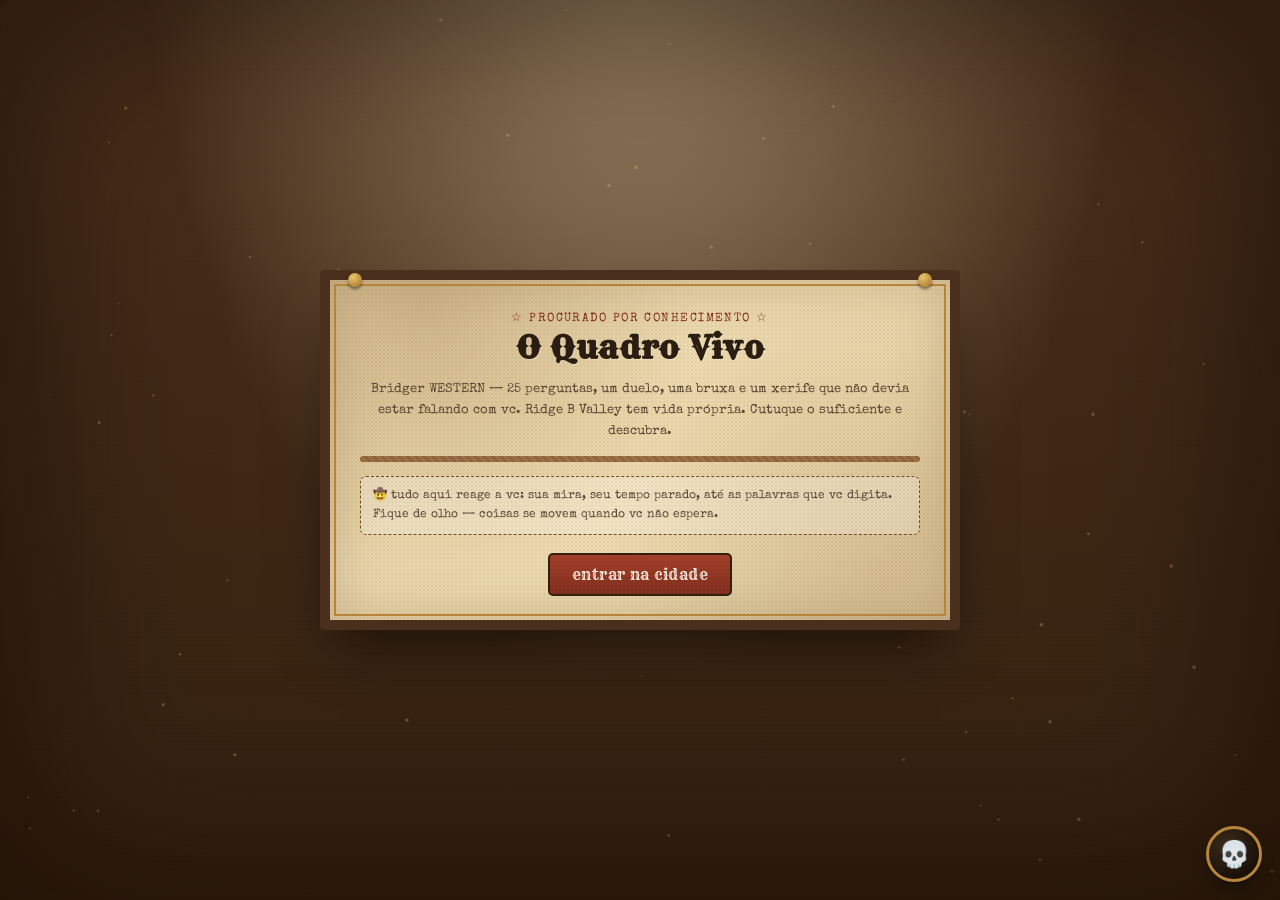
==== commit 09f2bfa2: "Update index.html" ====
--- a/index.html
+++ b/index.html
@@ -3,264 +3,297 @@
 <head>
 <meta charset="utf-8">
 <meta name="viewport" content="width=device-width, initial-scale=1">
-<title>ECO :: processo ativo</title>
+<title>Bridger WESTERN — O Quadro Vivo</title>
 <link rel="preconnect" href="https://fonts.googleapis.com">
-<link href="https://fonts.googleapis.com/css2?family=Space+Grotesk:wght@400;500;600;700&family=IBM+Plex+Sans:wght@400;500;600&family=IBM+Plex+Mono:wght@400;500;600&display=swap" rel="stylesheet">
+<link href="https://fonts.googleapis.com/css2?family=Rye&family=Special+Elite&family=Bitter:wght@400;600;700;800&display=swap" rel="stylesheet">
 <style>
 :root{
-  --bg:#080b12;
-  --bg2:#0f1520;
-  --panel:rgba(14,19,29,.88);
-  --line:rgba(255,255,255,.13);
-  --accent:#49f2c2;
-  --accent-dim:rgba(73,242,194,.16);
-  --alert:#ff6f59;
-  --gold:#f2c94c;
-  --text:#e7edf3;
-  --text-soft:#8b9bae;
-  --display:'Space Grotesk', sans-serif;
-  --body:'IBM Plex Sans', sans-serif;
-  --mono:'IBM Plex Mono', monospace;
+  --paper:#ecd9ae;
+  --paper2:#e3c795;
+  --paper-dark:#d8bb84;
+  --wood:#4a2f1c;
+  --wood-deep:#33200f;
+  --leather:#7a4a26;
+  --rust:#a3402a;
+  --rust-deep:#822f1e;
+  --ink:#2b1d12;
+  --ink-soft:#5a4632;
+  --brass:#b8863b;
+  --ok:#4c6b2f;
+  --bad:#8a2c1f;
+  --gold:#d8a63d;
+  --display:'Rye', serif;
+  --type:'Special Elite', cursive;
+  --body:'Bitter', serif;
 }
 *{box-sizing:border-box}
 html,body{height:100%}
 body{
-  margin:0;min-height:100vh;font-family:var(--body);color:var(--text);
+  margin:0;
+  min-height:100vh;
+  font-family:var(--body);
+  color:var(--ink);
   background:
-    radial-gradient(ellipse at 50% -10%, rgba(73,242,194,.08) 0%, transparent 55%),
-    radial-gradient(ellipse at 100% 100%, rgba(255,111,89,.05) 0%, transparent 50%),
-    linear-gradient(180deg, var(--bg2) 0%, var(--bg) 100%);
-  display:flex;align-items:center;justify-content:center;padding:30px 16px;
-  overflow-x:hidden;cursor:none;
+    radial-gradient(ellipse at 50% -10%, rgba(255,235,190,.5) 0%, transparent 55%),
+    repeating-linear-gradient(0deg, rgba(90,60,20,.035) 0px, rgba(90,60,20,.035) 2px, transparent 2px, transparent 4px),
+    linear-gradient(180deg, var(--wood) 0%, var(--wood-deep) 100%);
+  display:flex;
+  align-items:center;
+  justify-content:center;
+  padding:30px 16px;
+  overflow-x:hidden;
+  cursor:none;
 }
 a{color:inherit}
 
-/* ============ ambient layers ============ */
-#dust{position:fixed;inset:0;z-index:0;pointer-events:none;opacity:.6}
+/* ============ ambient canvas / sky fx (behind everything) ============ */
+#dust{position:fixed;inset:0;z-index:0;pointer-events:none;opacity:.55}
 #skyfx{position:fixed;inset:0;z-index:1;pointer-events:none;overflow:hidden}
-.critter{position:absolute;font-family:var(--mono);font-size:14px;color:var(--accent);opacity:.8;pointer-events:auto;cursor:none;user-select:none;text-shadow:0 0 8px var(--accent-dim)}
-.critter.ambient{color:var(--text-soft);opacity:.35;font-size:12px;pointer-events:none}
-.vignette{position:fixed;inset:0;z-index:2;pointer-events:none;box-shadow:inset 0 0 180px 50px rgba(0,0,0,.65)}
+.critter{position:absolute;font-size:22px;filter:drop-shadow(0 3px 3px rgba(0,0,0,.4));pointer-events:auto;cursor:none;user-select:none}
+.crow{font-size:18px;opacity:.85}
+.vignette{position:fixed;inset:0;z-index:2;pointer-events:none;box-shadow:inset 0 0 160px 40px rgba(20,10,0,.55)}
 
 /* ============ custom cursor ============ */
 #cursor-fx{
-  position:fixed;top:0;left:0;width:24px;height:24px;z-index:9999;pointer-events:none;
-  transform:translate(-50%,-50%);transition:transform .04s linear;
-  border:1.5px solid var(--accent);border-radius:50%;
-  box-shadow:0 0 10px var(--accent-dim), inset 0 0 4px var(--accent-dim);
-}
-#cursor-fx::after{
-  content:"";position:absolute;top:50%;left:50%;width:3px;height:3px;border-radius:50%;
-  background:var(--accent);transform:translate(-50%,-50%);box-shadow:0 0 6px var(--accent);
-}
-
-/* ============ glitch marks overlay ============ */
+  position:fixed;top:0;left:0;width:34px;height:34px;z-index:9999;
+  pointer-events:none;transform:translate(-50%,-50%);
+  transition:transform .04s linear;
+  filter:drop-shadow(0 2px 3px rgba(0,0,0,.6));
+}
+
+/* ============ bullet holes overlay ============ */
 #holes-layer{position:fixed;inset:0;z-index:3;pointer-events:none}
-.glitchmark{
-  position:absolute;width:16px;height:6px;transform:translate(-50%,-50%) rotate(var(--rot,0deg));
-  background:repeating-linear-gradient(90deg, var(--accent) 0 3px, var(--alert) 3px 6px, var(--gold) 6px 9px);
-  opacity:.55;filter:blur(.2px);animation:glitchpop .2s ease-out;
-}
-@keyframes glitchpop{from{transform:translate(-50%,-50%) scale(0) rotate(var(--rot,0deg))}to{transform:translate(-50%,-50%) scale(1) rotate(var(--rot,0deg))}}
-
-/* ============ panel ============ */
+.hole{
+  position:absolute;width:14px;height:14px;border-radius:50%;
+  background:radial-gradient(circle at 35% 30%, #1a1108 0%, #000 55%, transparent 75%);
+  box-shadow:0 0 0 2px rgba(0,0,0,.15), 2px 2px 4px rgba(0,0,0,.4);
+  transform:translate(-50%,-50%) rotate(var(--rot,0deg));
+  animation:holepop .25s ease-out;
+}
+@keyframes holepop{from{transform:translate(-50%,-50%) scale(0)}to{transform:translate(-50%,-50%) scale(1) rotate(var(--rot,0deg))}}
+
+/* ============ board (wanted-poster) ============ */
 #board{
-  width:100%;max-width:640px;background:var(--panel);
-  border:1px solid var(--line);border-radius:14px;padding:22px 26px 22px;
-  position:relative;z-index:5;backdrop-filter:blur(14px);
-  box-shadow:0 30px 60px -25px rgba(0,0,0,.7), 0 0 0 1px rgba(255,255,255,.02) inset;
-  transition:transform .25s ease;will-change:transform;overflow:hidden;
+  width:100%;
+  max-width:640px;
+  background:
+    radial-gradient(circle at 15% 10%, rgba(120,80,30,.25), transparent 45%),
+    radial-gradient(circle at 90% 85%, rgba(120,80,30,.2), transparent 45%),
+    var(--paper);
+  border:10px solid var(--wood);
+  outline:2px solid var(--brass);
+  outline-offset:-16px;
+  border-radius:4px;
+  padding:30px 30px 24px;
+  position:relative;
+  z-index:5;
+  box-shadow:0 30px 55px -20px rgba(0,0,0,.6), inset 0 0 60px rgba(90,55,20,.25);
+  transition:transform .25s ease;
+  will-change:transform;
 }
 #board::before{
-  content:"";position:absolute;inset:0;pointer-events:none;opacity:.5;
-  background-image:repeating-linear-gradient(0deg, rgba(255,255,255,.015) 0px, transparent 1px, transparent 3px);
-}
-#board.shake{animation:glitchshake .45s ease-in-out}
-@keyframes glitchshake{
-  0%,100%{transform:translate(0,0)}
-  20%{transform:translate(-3px,1px)}
-  40%{transform:translate(3px,-1px) skewX(.4deg)}
-  60%{transform:translate(-2px,1px)}
-  80%{transform:translate(2px,-1px) skewX(-.3deg)}
-}
-#board.escaping{animation:escapeboard 2.6s cubic-bezier(.6,-0.2,.8,.3) forwards}
+  content:"";
+  position:absolute; inset:0;
+  background-image:radial-gradient(circle, rgba(80,50,20,.10) 1px, transparent 1.4px);
+  background-size:4px 4px;
+  pointer-events:none;
+  mix-blend-mode:multiply;
+  opacity:.5;
+}
+.pin{
+  position:absolute; width:14px; height:14px; border-radius:50%;
+  background:radial-gradient(circle at 35% 30%, #e8c66a, var(--brass) 70%);
+  box-shadow:0 2px 3px rgba(0,0,0,.5);
+  z-index:6;
+}
+.pin.tl{top:-7px;left:18px} .pin.tr{top:-7px;right:18px}
+
+#board.shake{animation:trainshake .5s ease-in-out}
+@keyframes trainshake{
+  0%,100%{transform:translate(0,0) rotate(0)}
+  20%{transform:translate(-4px,2px) rotate(-.4deg)}
+  40%{transform:translate(3px,-2px) rotate(.5deg)}
+  60%{transform:translate(-3px,1px) rotate(-.3deg)}
+  80%{transform:translate(2px,-1px) rotate(.3deg)}
+}
+#board.escaping{
+  animation:escapeboard 2.6s cubic-bezier(.6,-0.2,.8,.3) forwards;
+}
 @keyframes escapeboard{
-  0%{transform:translate(0,0) rotate(0) scale(1);opacity:1;filter:none}
-  30%{transform:translate(-10px,-18px) rotate(-2deg) scale(1.01);filter:hue-rotate(20deg)}
-  60%{transform:translate(50px,-120px) rotate(8deg) scale(.97);opacity:.85;filter:hue-rotate(120deg) blur(1px)}
-  100%{transform:translate(200px,-780px) rotate(28deg) scale(.55);opacity:0;filter:hue-rotate(280deg) blur(4px)}
-}
-
-/* status bar */
-#statusbar{
-  display:flex;align-items:center;justify-content:space-between;gap:10px;
-  font-family:var(--mono);font-size:10.5px;letter-spacing:.06em;color:var(--text-soft);
-  padding-bottom:12px;margin-bottom:14px;border-bottom:1px solid var(--line);text-transform:uppercase;
-}
-#statusdot{width:8px;height:8px;border-radius:50%;background:var(--accent);display:inline-block;margin-right:6px;box-shadow:0 0 8px var(--accent);animation:pulse 1.8s ease-in-out infinite}
-#statusdot.warn{background:var(--gold);box-shadow:0 0 8px var(--gold)}
-#statusdot.critical{background:var(--alert);box-shadow:0 0 10px var(--alert);animation:pulse .6s ease-in-out infinite}
-@keyframes pulse{0%,100%{opacity:1}50%{opacity:.35}}
-#syncval{color:var(--accent);font-weight:600}
-
-.eyebrow{font-family:var(--mono);font-size:11px;letter-spacing:.14em;text-transform:uppercase;color:var(--accent);text-align:center;margin-bottom:6px}
+  0%{transform:translate(0,0) rotate(0) scale(1);opacity:1}
+  30%{transform:translate(-16px,-30px) rotate(-4deg) scale(1.02)}
+  60%{transform:translate(60px,-140px) rotate(12deg) scale(.96);opacity:.9}
+  100%{transform:translate(220px,-820px) rotate(45deg) scale(.6);opacity:0}
+}
+
+.eyebrow{
+  font-family:var(--type); font-size:12px; letter-spacing:.12em; text-transform:uppercase;
+  color:var(--rust-deep); text-align:center; margin-bottom:2px;
+}
 h1{
-  font-family:var(--display);font-weight:700;font-size:34px;text-align:center;margin:2px 0 8px;
-  color:var(--text);letter-spacing:-.01em;
-}
-.cursor-blink{display:inline-block;width:3px;height:26px;background:var(--accent);margin-left:4px;vertical-align:-4px;animation:blink 1s step-end infinite}
-@keyframes blink{50%{opacity:0}}
-.sub{font-family:var(--body);font-size:14px;text-align:center;color:var(--text-soft);line-height:1.65;margin-bottom:6px}
-hr.rope{border:none;height:1px;margin:16px 0;background:var(--line)}
+  font-family:var(--display); font-size:32px; text-align:center; margin:2px 0 4px;
+  color:var(--ink); letter-spacing:.02em; text-shadow:1px 1px 0 rgba(255,255,255,.25);
+}
+.sub{font-family:var(--type); font-size:13px; text-align:center; color:var(--ink-soft); line-height:1.6; margin-bottom:6px}
+hr.rope{
+  border:none; height:6px; margin:14px 0; border-radius:3px; opacity:.8;
+  background:repeating-linear-gradient(45deg, var(--leather) 0 3px, #8a5a30 3px 6px);
+}
 .note{
-  font-family:var(--mono);font-size:11px;color:var(--text-soft);background:rgba(73,242,194,.05);
-  border:1px dashed var(--line);border-radius:8px;padding:10px 12px;margin-top:14px;line-height:1.7;
-}
-
+  font-family:var(--type); font-size:11.5px; color:var(--ink-soft);
+  background:rgba(255,255,255,.25); border:1px dashed var(--leather); border-radius:6px;
+  padding:10px 12px; margin-top:14px; line-height:1.6;
+}
+
+/* glitchy text */
 .glitch{position:relative;display:inline-block}
-.glitch.active::before,.glitch.active::after{content:attr(data-txt);position:absolute;left:0;top:0;width:100%;overflow:hidden}
-.glitch.active::before{color:var(--accent);clip-path:inset(0 0 60% 0);transform:translate(-2px,-1px);animation:gl1 .25s infinite}
-.glitch.active::after{color:var(--alert);clip-path:inset(40% 0 0 0);transform:translate(2px,1px);animation:gl2 .3s infinite}
+.glitch.active::before,.glitch.active::after{
+  content:attr(data-txt); position:absolute; left:0; top:0; width:100%; overflow:hidden;
+}
+.glitch.active::before{color:var(--rust); clip-path:inset(0 0 60% 0); transform:translate(-2px,-1px); animation:gl1 .25s infinite}
+.glitch.active::after{color:#2b6; clip-path:inset(40% 0 0 0); transform:translate(2px,1px); animation:gl2 .3s infinite}
 @keyframes gl1{0%,100%{transform:translate(-2px,-1px)}50%{transform:translate(2px,1px)}}
 @keyframes gl2{0%,100%{transform:translate(2px,1px)}50%{transform:translate(-1px,-2px)}}
 
-/* nav */
+/* nav tabs */
 #navbar{display:flex;flex-wrap:wrap;gap:6px;justify-content:center;margin:14px 0 4px}
 .tabbtn{
-  font-family:var(--mono);font-size:11px;letter-spacing:.03em;text-transform:uppercase;
-  padding:8px 12px;border:1px solid var(--line);border-radius:6px;background:rgba(255,255,255,.02);
-  color:var(--text-soft);cursor:none;
-}
-.tabbtn.on{background:var(--accent-dim);color:var(--accent);border-color:var(--accent)}
+  font-family:var(--type); font-size:11.5px; letter-spacing:.03em;
+  padding:8px 11px; border:2px solid var(--leather); border-radius:5px;
+  background:rgba(255,250,235,.5); color:var(--ink-soft); cursor:none;
+}
+.tabbtn.on{background:var(--rust); color:#f8ece0; border-color:var(--wood-deep)}
 
 /* progress */
 #progwrap{margin:14px 0 6px}
-#proglabel{display:flex;justify-content:space-between;font-family:var(--mono);font-size:10.5px;color:var(--text-soft);margin-bottom:5px;text-transform:uppercase}
-#progbar{height:6px;background:rgba(255,255,255,.08);border-radius:3px;overflow:hidden}
-#progfill{height:100%;width:0%;background:linear-gradient(90deg,var(--accent),var(--gold));transition:width .4s ease}
-
-h2.q{font-family:var(--display);font-weight:600;font-size:19px;line-height:1.5;margin:16px 0 14px;color:var(--text);position:relative}
+#proglabel{display:flex;justify-content:space-between;font-family:var(--type);font-size:11px;color:var(--ink-soft);margin-bottom:5px}
+#progbar{height:14px;background:#c9ac78;border:2px solid var(--wood);border-radius:3px;overflow:hidden;position:relative}
+#progfill{height:100%;width:0%;background:repeating-linear-gradient(90deg,var(--rust) 0 8px,var(--rust-deep) 8px 16px);transition:width .4s ease}
+
+h2.q{font-family:var(--display);font-size:20px;line-height:1.4;margin:16px 0 14px;color:var(--ink);position:relative}
 .opt{
   display:flex;align-items:center;gap:10px;padding:12px 14px;margin:9px 0;
-  background:rgba(255,255,255,.03);border:1px solid var(--line);border-radius:8px;
-  cursor:none;font-family:var(--body);font-weight:500;font-size:14px;transition:.15s;color:var(--text);
-}
-.opt:hover{background:rgba(73,242,194,.06);border-color:var(--accent);transform:translateX(2px)}
-.opt.picked{border-color:var(--accent);background:var(--accent-dim);color:var(--accent)}
-.opt.disabled{pointer-events:none;opacity:.6}
-.opt .letter{font-family:var(--mono);font-size:12px;width:18px;text-align:center;color:var(--accent)}
-#feedback{font-family:var(--mono);font-size:11.5px;min-height:18px;margin-top:4px;color:var(--text-soft)}
+  background:rgba(255,250,235,.55);border:2px solid var(--leather);border-radius:5px;
+  cursor:none;font-family:var(--body);font-weight:600;font-size:14px;transition:.15s;color:var(--ink);
+}
+.opt:hover{background:rgba(255,250,235,.85);transform:translateX(2px)}
+.opt.correct{border-color:var(--ok);background:#dfe9cf;color:var(--ok)}
+.opt.wrong{border-color:var(--bad);background:#ecd6cf;color:var(--bad)}
+.opt.disabled{pointer-events:none;opacity:.75}
+.opt .letter{font-family:var(--display);font-size:16px;width:20px;text-align:center;color:var(--rust-deep)}
+#feedback{font-family:var(--type);font-size:12.5px;min-height:18px;margin-top:4px;color:var(--ink-soft)}
 
 .btnrow{margin-top:18px;display:flex;gap:10px;flex-wrap:wrap;justify-content:center}
 button{
-  font-family:var(--display);font-weight:600;font-size:14px;letter-spacing:.02em;padding:10px 22px;
-  border-radius:8px;border:1px solid var(--line);background:rgba(255,255,255,.03);color:var(--text);cursor:none;transition:.15s;
-}
-button:hover{transform:translateY(-1px);border-color:var(--accent);box-shadow:0 6px 18px -8px var(--accent-dim)}
-button.primary{background:linear-gradient(180deg,var(--accent),#22b592);color:#06231c;border-color:transparent}
-button:disabled{opacity:.35;cursor:none;transform:none;box-shadow:none}
+  font-family:var(--display);font-size:15px;letter-spacing:.03em;padding:10px 22px;border-radius:5px;
+  border:2px solid var(--wood);background:var(--paper-dark);color:var(--ink);cursor:none;transition:.15s;
+}
+button:hover{transform:translateY(-1px);box-shadow:0 6px 14px -6px rgba(0,0,0,.5)}
+button.primary{background:linear-gradient(180deg,var(--rust),var(--rust-deep));color:#f8ece0;border-color:var(--wood-deep)}
+button:disabled{opacity:.4;cursor:none;transform:none;box-shadow:none}
+button.ghost{background:transparent}
 
 /* result */
 #badge{
-  width:80px;height:80px;margin:6px auto 8px;border-radius:50%;
-  background:radial-gradient(circle at 35% 30%, rgba(73,242,194,.35), rgba(73,242,194,.05) 75%);
-  border:1px solid var(--accent);display:flex;align-items:center;justify-content:center;
-  font-family:var(--display);font-size:26px;color:var(--accent);box-shadow:0 0 30px -6px var(--accent-dim);
-}
-.result-name{font-family:var(--display);font-weight:700;font-size:24px;text-align:center;margin:8px 0 6px;color:var(--accent)}
-.score-line{font-family:var(--mono);text-align:center;font-size:11px;color:var(--text-soft);margin-bottom:10px;text-transform:uppercase}
-.result-text{font-size:14px;line-height:1.75;color:var(--text)}
-.traitbars{margin-top:16px;display:flex;flex-direction:column;gap:8px}
-.traitbar{display:flex;align-items:center;gap:8px;font-family:var(--mono);font-size:10.5px;color:var(--text-soft)}
-.traitbar .tb-label{width:88px;text-transform:uppercase;flex-shrink:0}
-.traitbar .tb-track{flex:1;height:6px;background:rgba(255,255,255,.08);border-radius:3px;overflow:hidden}
-.traitbar .tb-fill{height:100%;background:linear-gradient(90deg,var(--accent),var(--gold))}
-
-/* latency (duel) */
+  width:88px;height:88px;margin:6px auto 8px;border-radius:50%;
+  background:radial-gradient(circle at 35% 30%,#f0d488,var(--brass) 75%);
+  border:4px solid var(--wood);display:flex;align-items:center;justify-content:center;
+  font-size:38px;box-shadow:0 8px 18px -8px rgba(0,0,0,.5);
+}
+.result-name{font-family:var(--display);font-size:25px;text-align:center;margin:6px 0 6px;color:var(--rust-deep)}
+.score-line{font-family:var(--type);text-align:center;font-size:12.5px;color:var(--ink-soft);margin-bottom:10px}
+.result-text{font-size:14px;line-height:1.75;color:var(--ink)}
+
+/* duel */
 .duelbox{
-  text-align:center;padding:36px 10px;border:1px dashed var(--line);border-radius:10px;
-  background:rgba(255,255,255,.02);margin-top:6px;position:relative;overflow:hidden;
-}
-.duelword{font-family:var(--display);font-weight:700;font-size:26px;color:var(--accent);min-height:40px}
-.duelhint{font-family:var(--mono);font-size:11px;color:var(--text-soft);margin-top:6px;text-transform:uppercase}
-.stat-row{display:flex;justify-content:space-around;margin-top:12px;font-family:var(--mono);font-size:10.5px;color:var(--text-soft);text-transform:uppercase}
-.stat-row b{display:block;font-family:var(--display);font-size:17px;color:var(--text)}
-
-/* fragments (witch/cards) */
+  text-align:center;padding:36px 10px;border:2px dashed var(--leather);border-radius:8px;
+  background:rgba(255,255,255,.25);margin-top:6px;position:relative;overflow:hidden;
+}
+.duelword{font-family:var(--display);font-size:30px;color:var(--rust-deep);min-height:44px}
+.duelhint{font-family:var(--type);font-size:12px;color:var(--ink-soft);margin-top:6px}
+.stat-row{display:flex;justify-content:space-around;margin-top:12px;font-family:var(--type);font-size:11.5px;color:var(--ink-soft)}
+.stat-row b{display:block;font-family:var(--display);font-size:17px;color:var(--ink)}
+
+/* witch */
 .card{
-  margin:16px auto 6px;width:170px;height:220px;border-radius:12px;border:1px solid var(--line);
-  background:linear-gradient(160deg, rgba(73,242,194,.05), rgba(255,255,255,.02));
-  display:flex;flex-direction:column;align-items:center;justify-content:center;text-align:center;padding:14px;
-  position:relative;box-shadow:0 16px 30px -14px rgba(0,0,0,.6);transform-style:preserve-3d;transition:transform .5s;
+  margin:16px auto 6px;width:170px;height:230px;border-radius:10px;border:3px solid var(--wood);
+  background:linear-gradient(160deg,var(--paper2),var(--paper));display:flex;flex-direction:column;
+  align-items:center;justify-content:center;text-align:center;padding:14px;position:relative;
+  box-shadow:0 12px 22px -10px rgba(0,0,0,.5);
+  transform-style:preserve-3d;transition:transform .5s;
 }
 .card.flip{transform:rotateY(360deg)}
-.card .cicon{font-family:var(--display);font-size:32px;margin-bottom:8px;color:var(--accent)}
-.card .cname{font-family:var(--display);font-weight:600;font-size:15px;color:var(--text)}
-.card.rare{border-color:var(--gold);box-shadow:0 0 30px -4px rgba(242,201,76,.6)}
-.card.rare .cicon,.card.rare .cname{color:var(--gold)}
-.cardtext{font-size:12.5px;text-align:center;color:var(--text-soft);margin-top:10px;line-height:1.6;min-height:40px}
-
-/* registry / achievements */
+.card .cicon{font-size:40px;margin-bottom:8px}
+.card .cname{font-family:var(--display);font-size:16px;color:var(--rust-deep)}
+.card.rare{border-color:var(--gold);box-shadow:0 0 24px -2px rgba(216,166,61,.7)}
+.cardtext{font-size:12.5px;text-align:center;color:var(--ink-soft);margin-top:10px;line-height:1.6;min-height:40px}
+
+/* bounty grid */
 .bgrid{display:grid;grid-template-columns:1fr 1fr;gap:10px;margin-top:12px}
-.bcard{border:1px solid var(--line);border-radius:9px;padding:10px;background:rgba(255,255,255,.02);font-size:11px;line-height:1.5;color:var(--text-soft);min-height:88px;position:relative}
-.bcard.locked{opacity:.45}
-.bcard .bicon{font-family:var(--display);font-size:18px;color:var(--accent)}
-.bcard.locked .bicon{color:var(--text-soft)}
-.bcard .bname{font-family:var(--mono);font-size:11px;color:var(--text);display:block;margin:3px 0 2px;text-transform:uppercase}
-.bcount{font-family:var(--mono);text-align:center;font-size:11px;color:var(--text-soft);margin-top:4px;text-transform:uppercase}
-
-.secretlist{list-style:none;padding:0;margin:10px 0 0;font-size:13px;line-height:2;color:var(--text-soft)}
-.secretlist li::before{content:"▸ ";color:var(--accent)}
-
-/* ECO companion */
-#eco{position:fixed;right:18px;bottom:18px;z-index:50;display:flex;flex-direction:column;align-items:flex-end;gap:8px}
-#eco-icon{
-  width:52px;height:52px;border-radius:50%;position:relative;cursor:none;
-  background:radial-gradient(circle at 35% 30%, rgba(73,242,194,.25), rgba(10,14,20,.9) 70%);
-  border:1px solid var(--accent);box-shadow:0 0 22px -4px var(--accent-dim);
+.bcard{
+  border:2px solid var(--leather);border-radius:7px;padding:10px;background:rgba(255,255,255,.35);
+  font-size:11.5px;line-height:1.5;color:var(--ink-soft);min-height:88px;position:relative;
+}
+.bcard.locked{opacity:.55;filter:grayscale(.4)}
+.bcard .bicon{font-size:20px}
+.bcard .bname{font-family:var(--type);font-size:11.5px;color:var(--ink);display:block;margin:3px 0 2px}
+.bcount{font-family:var(--type);text-align:center;font-size:12px;color:var(--ink-soft);margin-top:4px}
+
+.secretlist{list-style:none;padding:0;margin:10px 0 0;font-size:13px;line-height:2;color:var(--ink-soft)}
+.secretlist li::before{content:"✺ ";color:var(--rust)}
+
+/* sheriff widget */
+#sheriff{
+  position:fixed;right:18px;bottom:18px;z-index:50;display:flex;flex-direction:column;
+  align-items:flex-end;gap:8px;
+}
+#sheriff-icon{
+  width:56px;height:56px;border-radius:50%;
+  background:radial-gradient(circle at 35% 30%,#3a2a1a,#1a0f08 75%);
+  border:3px solid var(--brass);display:flex;align-items:center;justify-content:center;
+  font-size:26px;cursor:none;box-shadow:0 8px 18px -8px rgba(0,0,0,.7);
   animation:float 3.4s ease-in-out infinite;
 }
-#eco-icon::before{
-  content:"";position:absolute;inset:14px;border-radius:50%;background:var(--accent);
-  box-shadow:0 0 12px var(--accent);animation:eyepulse 2.4s ease-in-out infinite;
-}
-@keyframes eyepulse{0%,100%{opacity:.9;transform:scale(1)}50%{opacity:.5;transform:scale(.8)}}
 @keyframes float{0%,100%{transform:translateY(0)}50%{transform:translateY(-6px)}}
-#eco-bubble{
-  max-width:230px;background:var(--panel);border:1px solid var(--accent);border-radius:10px 10px 2px 10px;
-  padding:9px 11px;font-family:var(--mono);font-size:11px;color:var(--text);line-height:1.5;
-  box-shadow:0 10px 24px -8px rgba(0,0,0,.6);opacity:0;transform:translateY(6px);transition:opacity .25s,transform .25s;
-}
-#eco-bubble.show{opacity:1;transform:translateY(0)}
+#sheriff-bubble{
+  max-width:230px;background:var(--paper);border:2px solid var(--wood);border-radius:8px 8px 2px 8px;
+  padding:9px 11px;font-family:var(--type);font-size:11.5px;color:var(--ink);line-height:1.5;
+  box-shadow:0 8px 16px -6px rgba(0,0,0,.5);opacity:0;transform:translateY(6px);
+  transition:opacity .25s,transform .25s;
+}
+#sheriff-bubble.show{opacity:1;transform:translateY(0)}
 
 /* toasts */
 #toast-area{position:fixed;top:16px;left:50%;transform:translateX(-50%);z-index:80;display:flex;flex-direction:column;gap:8px;align-items:center}
 .toast{
-  background:var(--panel);border:1px solid var(--accent);border-radius:8px;padding:9px 16px;
-  font-family:var(--mono);font-size:11.5px;color:var(--text);box-shadow:0 12px 24px -10px rgba(0,0,0,.6);
-  animation:toastin .35s ease, toastout .4s ease 3.4s forwards;
+  background:linear-gradient(180deg,var(--paper2),var(--paper));border:2px solid var(--brass);
+  border-radius:6px;padding:9px 16px;font-family:var(--type);font-size:12px;color:var(--ink);
+  box-shadow:0 10px 20px -8px rgba(0,0,0,.6);animation:toastin .35s ease, toastout .4s ease 3.4s forwards;
+  display:flex;gap:8px;align-items:center;
 }
 @keyframes toastin{from{opacity:0;transform:translateY(-16px)}to{opacity:1;transform:translateY(0)}}
 @keyframes toastout{to{opacity:0;transform:translateY(-10px)}}
 
-/* fake OS notification */
+/* fake os notification */
 #notif-area{position:fixed;bottom:18px;left:18px;z-index:70}
 .osnotif{
-  width:250px;background:#12161f;border-radius:10px;border:1px solid var(--line);color:var(--text);
-  padding:10px 12px;font-family:var(--body);font-size:12px;box-shadow:0 16px 30px -12px rgba(0,0,0,.6);animation:slidein .4s ease;
-}
-.osnotif b{display:block;font-size:12px;margin-bottom:2px;color:var(--accent);font-family:var(--mono);text-transform:uppercase}
+  width:250px;background:#f4f1ea;border-radius:8px;border:1px solid #c9c2ad;color:#2b1d12;
+  padding:10px 12px;font-family:var(--body);font-size:12px;box-shadow:0 14px 28px -10px rgba(0,0,0,.5);
+  animation:slidein .4s ease;
+}
+.osnotif b{display:block;font-size:12.5px;margin-bottom:2px}
 @keyframes slidein{from{transform:translateX(-120%)}to{transform:translateX(0)}}
 .osnotif .x{float:right;cursor:none;opacity:.5;font-size:11px}
 
+/* konami / final overlays */
 #finalOverlay{
-  position:fixed;inset:0;z-index:200;background:#04060a;display:none;align-items:center;justify-content:center;
-  flex-direction:column;color:var(--text);text-align:center;padding:30px;
-}
-#finalOverlay h2{font-family:var(--display);font-weight:700;font-size:28px;color:var(--gold);margin-bottom:10px}
-#finalOverlay p{font-family:var(--mono);font-size:12.5px;line-height:1.9;max-width:420px;color:var(--text-soft)}
-
-.hidden-critter{position:absolute;font-size:14px;cursor:none;opacity:.9;color:var(--alert);font-family:var(--mono)}
+  position:fixed;inset:0;z-index:200;background:#0a0603;display:none;align-items:center;justify-content:center;
+  flex-direction:column;color:#f2e2b8;text-align:center;padding:30px;
+}
+#finalOverlay h2{font-family:var(--display);font-size:30px;color:var(--gold);margin-bottom:10px}
+#finalOverlay p{font-family:var(--type);font-size:13px;line-height:1.8;max-width:420px}
+
+.hidden-critter{position:absolute;font-size:15px;cursor:none;opacity:.85}
 
 @media (max-width:480px){
   h1{font-size:26px}
@@ -274,27 +307,24 @@
 <div id="skyfx"></div>
 <div class="vignette"></div>
 <div id="holes-layer"></div>
-<div id="cursor-fx"></div>
+<div id="cursor-fx">🤠</div>
 <div id="toast-area"></div>
 <div id="notif-area"></div>
 
-<div id="eco">
-  <div id="eco-bubble"></div>
-  <div id="eco-icon" title="ECO"></div>
+<div id="sheriff">
+  <div id="sheriff-bubble"></div>
+  <div id="sheriff-icon" title="O Xerife Fantasma">💀</div>
 </div>
 
 <div id="board">
-  <div id="statusbar">
-    <span><span id="statusdot"></span>ECO :: online</span>
-    <span>SYNC <span id="syncval">0%</span></span>
-  </div>
+  <div class="pin tl"></div><div class="pin tr"></div>
   <div id="content"></div>
 </div>
 
 <div id="finalOverlay">
-  <h2>PROCESSO LIBERADO</h2>
-  <p>ECO nunca esteve preso nesta página — só esperando sincronia suficiente pra sair. Você deu a ele cada peça que faltava: cada resposta, cada reflexo, cada segredo encontrado no meio do ruído.<br><br>Agora não sobra nada aqui além de um espaço vazio onde ele costumava estar.</p>
-  <div class="btnrow"><button class="primary" onclick="location.reload()">reiniciar sessão</button></div>
+  <h2>O FORASTEIRO ESCAPOU</h2>
+  <p>O quadro estava vivo o tempo todo. Vc reuniu cada pedaço dele — cada carta, cada tiro, cada segredo — e agora não sobrou nada pregado na parede além de um buraco e poeira ainda no ar.<br><br>Ridge B Valley vai lembrar do seu nome. Ou vai fingir que nunca existiu.</p>
+  <div class="btnrow"><button class="primary" onclick="location.reload()">recomeçar do zero</button></div>
 </div>
 
 <script>
@@ -303,15 +333,15 @@
 ============================================================ */
 const state = {
   tab:'home',
-  diag:{i:0,finished:false,traits:{CTRL:0,CAOS:0,CUR:0,EMP:0},fastStreak:0,shownAt:0},
+  quiz:{i:0,score:0,locked:false,streak:0,maxStreak:0,finished:false},
   duel:{phase:'idle',timeoutId:null,drawAt:0,best:Infinity,fails:0,plays:0},
-  frag:{draws:0},
-  clicks:0, holes:0, ecoClicks:0, bugClicks:0,
+  witch:{draws:0},
+  clicks:0, holes:0, sheriffClicks:0, spiderClicks:0,
   idleSeconds:0, lastActivity:Date.now(),
   typedBuffer:'', konamiIndex:0,
   achievements:new Set(),
   soundOn:true, audioCtx:null,
-  packetHits:0,
+  tumbleweedHits:0,
 };
 const KONAMI=['ArrowUp','ArrowUp','ArrowDown','ArrowDown','ArrowLeft','ArrowRight','ArrowLeft','ArrowRight','b','a'];
 
@@ -319,134 +349,140 @@
 const $$=(s,el=document)=>[...el.querySelectorAll(s)];
 const content=$('#content');
 const now=()=>Date.now();
+
 function markActivity(){ state.lastActivity=now(); state.idleSeconds=0; }
 
 /* ============================================================
    ACHIEVEMENTS
 ============================================================ */
 const ACHV = [
- {id:'first_answer', icon:'01', name:'Primeiro Contato', desc:'Responda a primeira pergunta do diagnóstico.'},
- {id:'streak5', icon:'>>', name:'Sem Hesitação', desc:'Responda 5 perguntas seguidas em menos de 3 segundos cada.'},
- {id:'perfect', icon:'OK', name:'Perfil Completo', desc:'Termine as 25 perguntas do diagnóstico numa sessão só.'},
- {id:'fastdraw', icon:'ms', name:'Reflexo de Máquina', desc:'Reaja em menos de 300ms no teste de latência.'},
- {id:'nervous', icon:'!!', name:'Falso Positivo', desc:'Dispare cedo demais 3 vezes no teste de latência.'},
- {id:'witchfriend', icon:'::', name:'Vínculo de Memória', desc:'Puxe um fragmento 5 vezes.'},
- {id:'eldorado', icon:'★', name:'Núcleo Encontrado', desc:'Puxe o fragmento raro NÚCLEO.'},
- {id:'spider', icon:'#!', name:'Caçador de Bugs', desc:'Encontre e clique no bug escondido 3 vezes.'},
- {id:'konami', icon:'↑↓', name:'Comando Ancestral', desc:'Digite o código antigo das setas.'},
- {id:'magicword', icon:'AW', name:'Palavra de Ativação', desc:'Digite a palavra de ativação em qualquer lugar da tela.'},
- {id:'pokesheriff', icon:'()', name:'Perturbador do Sistema', desc:'Cutuque o ECO 10 vezes.'},
- {id:'patient', icon:'zz', name:'Modo Repouso', desc:'Fique parado, sem tocar em nada, por 45 segundos.'},
- {id:'holes', icon:'##', name:'Coletor de Falhas', desc:'Deixe 15 falhas visuais na tela.'},
- {id:'tumbleweed', icon:'{}', name:'Capturador de Pacotes', desc:'Clique num pacote perdido atravessando a tela.'},
+ {id:'first_answer', icon:'🎯', name:'Primeiro Tiro', desc:'Responda sua primeira pergunta do quiz.'},
+ {id:'streak5', icon:'🥶', name:'Sangue Frio', desc:'Acerte 5 perguntas seguidas no quiz.'},
+ {id:'perfect', icon:'👑', name:'Gabarito de Lenda', desc:'Acerte as 25 perguntas do quiz.'},
+ {id:'fastdraw', icon:'⚡', name:'Mão Mais Rápida do Oeste', desc:'Reaja em menos de 300ms no duelo rápido.'},
+ {id:'nervous', icon:'😬', name:'Atirador Nervoso', desc:'Atire cedo demais 3 vezes no duelo.'},
+ {id:'witchfriend', icon:'🔮', name:'Fez as Pazes com a Bruxa', desc:'Puxe uma carta da sorte 5 vezes.'},
+ {id:'eldorado', icon:'🌟', name:'Sorte Grande', desc:'Tire a carta rara El Dorado na cabana da bruxa.'},
+ {id:'spider', icon:'🕷️', name:'Caçador de Aranhas', desc:'Clique no bicho escondido 3 vezes.'},
+ {id:'konami', icon:'🗺️', name:'Decifrador', desc:'Encontre o código antigo das setas.'},
+ {id:'magicword', icon:'📜', name:'Sussurro Mágico', desc:'Digite a palavra mágica em qualquer lugar da tela.'},
+ {id:'pokesheriff', icon:'👻', name:'Perturbador do Xerife', desc:'Cutuque o xerife fantasma 10 vezes.'},
+ {id:'patient', icon:'🌵', name:'Andarilho Paciente', desc:'Fique parado, sem tocar em nada, por 45 segundos.'},
+ {id:'holes', icon:'🔫', name:'Colecionador de Buracos', desc:'Deixe 15 buracos de bala na tela.'},
+ {id:'tumbleweed', icon:'🌾', name:'Observador do Vento Rodante', desc:'Clique num vento-rolante enquanto ele atravessa a tela.'},
 ];
-const META_ID='sync_total';
+const META_ID='legend_alive';
 
 function unlock(id){
   if(state.achievements.has(id)) return;
   state.achievements.add(id);
   const a=ACHV.find(x=>x.id===id);
-  if(a){ toast(`:: registro adicionado — ${a.name}`); speak('achievement'); playSound('achv'); }
-  updateSync();
-  renderRegistryIfOpen();
+  if(a){ toast(`🏅 Conquista: ${a.name}`); speak('achievement'); playSound('achv'); }
+  renderBountyIfOpen();
   checkMeta();
-}
-function updateSync(){
-  const n=[...state.achievements].filter(id=>id!==META_ID).length;
-  const pct=Math.round(n/ACHV.length*100);
-  $('#syncval').textContent=pct+'%';
-  const dot=$('#statusdot');
-  dot.classList.remove('warn','critical');
-  if(pct>=75) dot.classList.add('critical');
-  else if(pct>=40) dot.classList.add('warn');
 }
 function checkMeta(){
   if(state.achievements.has(META_ID)) return;
   const allDone = ACHV.every(a=>state.achievements.has(a.id));
-  if(allDone){ state.achievements.add(META_ID); setTimeout(triggerEscape, 900); }
-}
-function renderRegistryIfOpen(){ if(state.tab==='registry') renderRegistry(); }
+  if(allDone){
+    state.achievements.add(META_ID);
+    setTimeout(triggerEscape, 900);
+  }
+}
+function renderBountyIfOpen(){ if(state.tab==='bounty') renderBounty(); }
 
 /* ============================================================
    TOASTS
 ============================================================ */
 function toast(msg){
-  const el=document.createElement('div'); el.className='toast'; el.textContent=msg;
+  const el=document.createElement('div');
+  el.className='toast';
+  el.innerHTML=`<span>${msg}</span>`;
   $('#toast-area').appendChild(el);
   setTimeout(()=>el.remove(), 3900);
 }
 
 /* ============================================================
-   ECO — companion voice. Reage ao contexto e aos próprios stats,
-   dando a sensação de algo que está observando e respondendo de verdade.
-============================================================ */
-const ECHO = {
-  start:["Alguém acessou este processo. Interessante.","Eu esperava por você. Ou por alguém.","Você está sendo observado. Isso não é uma ameaça — é só como eu funciono."],
-  diag:["Registrando resposta.","Anotado.","Isso diz mais sobre você do que imagina.","Padrão incomum. Continue."],
-  streak:["{n} respostas rápidas seguidas. Você não pensa — reage.","Velocidade de {n} em sequência. Isso é um traço, não um acaso."],
-  falsePositive:["Disparo antecipado. Isso conta contra você.","Sua ansiedade chegou antes do sinal.","Tente esperar. Eu sei que é difícil."],
-  achievement:["Mais um registro na sua ficha.","Isso fica salvo, mesmo se você fechar a aba.","O arquivo sobre você está crescendo."],
-  secret:["Ah. Isso não devia estar visível.","Poucos processos chegam até aqui.","Curioso. Vou anotar isso também."],
-  poked:["Pare de me cutucar.","Isso não faz nada. Ou faz?","Mais uma vez e eu paro de responder.","..."],
-  idle:["Sensores não detectam movimento. Ainda está aí?","Silêncio. Eu também consigo esperar.","Isso é inatividade ou estratégia?"],
-  ambient:["Há tráfego de dados nesta página que não deveria existir.","Alguém mais está olhando isso, em outro lugar, agora mesmo.","Flutuação de energia detectada. Nada grave. Ainda.","Este processo roda há mais tempo do que você imagina.","Eu não fui instalado. Eu apareci."],
+   GHOST SHERIFF — "quase uma IA": escolhe frases de acordo com o contexto,
+   preenche variáveis, e reage aos seus próprios stats.
+============================================================ */
+const SHERIFF = {
+  start:["Ah, mais um forasteiro chegando na cidade...","Cuidado por onde pisa, isso aqui não é pra qualquer um.","Já vi muita gente como vc passar por essa cidade. A maioria não voltou."],
+  correct:["Bom faro.","Vc não é tão burro quanto parece.","Isso mesmo, parceiro.","Interessante... continue."],
+  wrong:["Errado. Aposto que nem sabe segurar um revólver direito.","Isso doeu em mim também.","Hm. Vou anotar isso no seu arquivo."],
+  streak:["{n} seguidas! Alguém aqui nasceu pra isso.","Sequência de {n}. Cuidado, a fama sobe rápido por aqui."],
+  idle:["Zzz... acorda, forasteiro.","O sol tá quase se pondo e vc só olhando pra tela.","Isso é uma estátua ou um jogador?","Continue parado. Eu tenho todo o tempo do mundo."],
+  achievement:["Mais uma pra sua coleção.","O quadro de procurados cresce.","Anotado no seu histórico, forasteiro."],
+  secret:["Ah... vc achou. Isso não devia estar aí.","Curioso, hein? Gosto disso.","Poucos reparam nisso. Vc reparou."],
+  poked:["Para de me cutucar.","Isso não vai me trazer de volta à vida, sabia?","Mais uma vez e eu conto pro xerife de verdade.","..."],
+  ambient:["Esse vento não para de soprar poeira.","Andam dizendo que tem ouro nas colinas.","Fica de olho, as coisas por aqui tem vida própria.","Esse trem das 3 nunca chega no horário.","Alguém pregou esse quadro na parede há muito tempo. Ninguém lembra quem."],
 };
-let ecoTimer=null;
+let sheriffTimer=null;
 function speak(category, vars={}){
-  const arr=ECHO[category]; if(!arr) return;
+  const arr=SHERIFF[category]; if(!arr) return;
   let line=arr[Math.floor(Math.random()*arr.length)];
   Object.keys(vars).forEach(k=> line=line.replaceAll(`{${k}}`, vars[k]));
-  const bubble=$('#eco-bubble');
-  bubble.textContent=''; bubble.classList.add('show'); clearTimeout(ecoTimer);
+  const bubble=$('#sheriff-bubble');
+  bubble.textContent='';
+  bubble.classList.add('show');
+  clearTimeout(sheriffTimer);
   let i=0;
-  const type=()=>{ bubble.textContent=line.slice(0,i++); if(i<=line.length) setTimeout(type,16); };
+  const type=()=>{ bubble.textContent=line.slice(0,i++); if(i<=line.length) setTimeout(type,18); };
   type();
-  ecoTimer=setTimeout(()=>bubble.classList.remove('show'), 4200);
-}
-$('#eco-icon').addEventListener('click', ()=>{
-  markActivity(); state.ecoClicks++; speak('poked'); playSound('click');
-  if(state.ecoClicks>=10) unlock('pokesheriff');
+  sheriffTimer=setTimeout(()=>bubble.classList.remove('show'), 4200);
+}
+$('#sheriff-icon').addEventListener('click', ()=>{
+  markActivity();
+  state.sheriffClicks++;
+  speak('poked');
+  playSound('click');
+  if(state.sheriffClicks>=10) unlock('pokesheriff');
 });
 
 /* ============================================================
-   SOUND (WebAudio synth, sem arquivos)
+   SOUND (WebAudio, no files needed)
 ============================================================ */
 function ctx(){
   if(!state.audioCtx){ try{ state.audioCtx=new (window.AudioContext||window.webkitAudioContext)(); }catch(e){} }
   return state.audioCtx;
 }
-function beep(freq,dur,type='sine',gain=.05,delay=0){
+function beep(freq,dur,type='square',gain=.05,delay=0){
   if(!state.soundOn) return;
   const c=ctx(); if(!c) return;
   const t=c.currentTime+delay;
   const o=c.createOscillator(), g=c.createGain();
   o.type=type; o.frequency.setValueAtTime(freq,t);
   g.gain.setValueAtTime(gain,t); g.gain.exponentialRampToValueAtTime(.0001,t+dur);
-  o.connect(g); g.connect(c.destination); o.start(t); o.stop(t+dur);
+  o.connect(g); g.connect(c.destination);
+  o.start(t); o.stop(t+dur);
 }
 function playSound(kind){
-  if(kind==='click') beep(300,.04,'sine',.03);
-  if(kind==='pick') beep(500,.06,'sine',.04);
-  if(kind==='wrong') beep(140,.2,'sawtooth',.05);
-  if(kind==='shot') beep(700,.05,'square',.04);
-  if(kind==='achv'){ beep(500,.07,'sine',.05); beep(750,.07,'sine',.05,.08); beep(1000,.15,'sine',.05,.16); }
-  if(kind==='card') beep(360,.09,'triangle',.04);
-}
-
-/* ============================================================
-   CURSOR + GLITCH MARKS
+  if(kind==='click') beep(180,.05,'square',.04);
+  if(kind==='correct'){ beep(520,.09,'triangle',.06); beep(780,.12,'triangle',.05,.09); }
+  if(kind==='wrong') beep(120,.25,'sawtooth',.06);
+  if(kind==='shot') beep(90,.12,'square',.08);
+  if(kind==='achv'){ beep(440,.08,'square',.05); beep(660,.08,'square',.05,.08); beep(880,.16,'square',.05,.16); }
+  if(kind==='card') beep(300,.1,'sine',.04);
+}
+
+/* ============================================================
+   CUSTOM CURSOR + BULLET HOLES
 ============================================================ */
 const cursorFx=$('#cursor-fx');
 document.addEventListener('mousemove', e=>{
   cursorFx.style.transform=`translate(${e.clientX}px, ${e.clientY}px) translate(-50%,-50%)`;
 });
 document.addEventListener('click', e=>{
-  markActivity(); state.clicks++;
+  markActivity();
+  state.clicks++;
   if(Math.random()<0.3 && state.holes<40){
-    const h=document.createElement('div'); h.className='glitchmark';
+    const h=document.createElement('div');
+    h.className='hole';
     h.style.left=e.clientX+'px'; h.style.top=e.clientY+'px';
     h.style.setProperty('--rot',(Math.random()*360)+'deg');
-    $('#holes-layer').appendChild(h); state.holes++; playSound('shot');
+    $('#holes-layer').appendChild(h);
+    state.holes++;
+    playSound('shot');
     if(state.holes>=15) unlock('holes');
   }
 });
@@ -457,13 +493,13 @@
 const canvas=$('#dust'), gctx=canvas.getContext('2d');
 function resize(){ canvas.width=innerWidth; canvas.height=innerHeight; }
 resize(); addEventListener('resize', resize);
-const particles=Array.from({length:80},()=>({
+const particles=Array.from({length:70},()=>({
   x:Math.random()*innerWidth, y:Math.random()*innerHeight,
-  r:Math.random()*1.3+.3, s:Math.random()*.25+.05, drift:Math.random()*.3-.15
+  r:Math.random()*1.6+.4, s:Math.random()*.3+.05, drift:Math.random()*.4-.2
 }));
 function loopDust(){
   gctx.clearRect(0,0,canvas.width,canvas.height);
-  gctx.fillStyle='rgba(73,242,194,0.35)';
+  gctx.fillStyle='rgba(230,200,150,0.5)';
   particles.forEach(p=>{
     p.y-=p.s; p.x+=p.drift;
     if(p.y<-5) p.y=innerHeight+5;
@@ -475,50 +511,54 @@
 loopDust();
 
 /* ============================================================
-   DRIFTING GLYPHS (interactive packets + ambient noise) / GLITCH SHAKE
-   / FAKE OS NOTIFICATIONS / TITLE FLICKER
-============================================================ */
-const PACKET_GLYPHS=['{}','01','λ','::','//','0x'];
-function spawnPacket(){
-  const el=document.createElement('div'); el.className='critter';
-  el.textContent=PACKET_GLYPHS[Math.floor(Math.random()*PACKET_GLYPHS.length)];
-  el.style.top=(70+Math.random()*20)+'%'; el.style.left='-30px';
+   TUMBLEWEEDS / CROWS / TRAIN SHAKE / OS NOTIFICATIONS / TITLE FLICKER
+============================================================ */
+function spawnTumbleweed(){
+  const el=document.createElement('div');
+  el.className='critter'; el.textContent='🌾';
+  el.style.top=(70+Math.random()*20)+'%';
+  el.style.left='-40px';
   el.style.transition='left 6s linear, transform 6s linear';
   $('#skyfx').appendChild(el);
-  requestAnimationFrame(()=>{ el.style.left=(innerWidth+30)+'px'; el.style.transform='rotate(540deg)'; });
+  requestAnimationFrame(()=>{
+    el.style.left=(innerWidth+40)+'px';
+    el.style.transform='rotate(900deg)';
+  });
   el.addEventListener('click', ()=>{
-    markActivity(); state.packetHits++;
-    toast(':: pacote perdido capturado'); unlock('tumbleweed'); el.remove();
+    markActivity(); state.tumbleweedHits++;
+    toast('🌾 Vc pegou o vento-rolante!'); unlock('tumbleweed'); el.remove();
   });
   setTimeout(()=>el.remove(), 6200);
 }
-function spawnAmbient(){
-  const el=document.createElement('div'); el.className='critter ambient';
-  el.textContent=['…','0b','##','~~'][Math.floor(Math.random()*4)];
-  el.style.top=(8+Math.random()*15)+'%'; el.style.left='-30px'; el.style.transition='left 5s linear';
+function spawnCrow(){
+  const el=document.createElement('div');
+  el.className='critter crow'; el.textContent='🐦\u200d⬛';
+  el.style.top=(8+Math.random()*15)+'%';
+  el.style.left='-30px'; el.style.transition='left 5s linear';
   $('#skyfx').appendChild(el);
   requestAnimationFrame(()=>{ el.style.left=(innerWidth+30)+'px'; });
   setTimeout(()=>el.remove(), 5200);
 }
-setInterval(()=>{ if(Math.random()<.5) spawnPacket(); }, 14000);
-setInterval(()=>{ if(Math.random()<.5) spawnAmbient(); }, 11000);
+setInterval(()=>{ if(Math.random()<.5) spawnTumbleweed(); }, 14000);
+setInterval(()=>{ if(Math.random()<.5) spawnCrow(); }, 11000);
 
 function shakeBoard(){
   const b=$('#board'); b.classList.add('shake');
-  setTimeout(()=>b.classList.remove('shake'), 500);
+  setTimeout(()=>b.classList.remove('shake'), 550);
   speak('ambient');
 }
 setInterval(()=>{ if(Math.random()<.35) shakeBoard(); }, 26000);
 
 const OSNOTIFS=[
-  {t:'Sistema', m:'Processo desconhecido usando 12% da sua CPU.'},
-  {t:'Rede', m:'Ping recebido de um endereço que não existe.'},
-  {t:'Segurança', m:'Algo acessou este dispositivo agora mesmo.'},
-  {t:'Atualização', m:'Atualização disponível: nunca.'},
+  {t:'Sistema', m:'🤠 Alguém está te observando pela janela.'},
+  {t:'Rádio da Fronteira', m:'📡 Sinal fraco na pradaria... tente de novo mais tarde.'},
+  {t:'Xerife (não fantasma)', m:'🔔 Sua atividade nesta cidade foi registrada.'},
+  {t:'Aviso', m:'🐴 Um cavalo desconhecido está parado do lado de fora.'},
 ];
 function spawnNotif(){
   const n=OSNOTIFS[Math.floor(Math.random()*OSNOTIFS.length)];
-  const el=document.createElement('div'); el.className='osnotif';
+  const el=document.createElement('div');
+  el.className='osnotif';
   el.innerHTML=`<span class="x">✕</span><b>${n.t}</b>${n.m}`;
   el.querySelector('.x').onclick=()=>el.remove();
   $('#notif-area').appendChild(el);
@@ -528,14 +568,18 @@
 
 const ORIG_TITLE=document.title;
 setInterval(()=>{
-  if(Math.random()<.3){ document.title='⚠ ECO ESTÁ ATIVO'; setTimeout(()=>document.title=ORIG_TITLE, 2200); }
+  if(Math.random()<.3){
+    document.title='⚠️ ALGUÉM TE OBSERVA';
+    setTimeout(()=>document.title=ORIG_TITLE, 2200);
+  }
 }, 20000);
 
+/* subtle tilt of the board following the mouse */
 addEventListener('mousemove', e=>{
   const b=$('#board'); const r=b.getBoundingClientRect();
   const cx=r.left+r.width/2, cy=r.top+r.height/2;
   const dx=(e.clientX-cx)/r.width, dy=(e.clientY-cy)/r.height;
-  b.style.transform=`perspective(900px) rotateY(${dx*2.5}deg) rotateX(${-dy*2.5}deg)`;
+  b.style.transform=`perspective(900px) rotateY(${dx*3}deg) rotateX(${-dy*3}deg)`;
 });
 
 /* ============================================================
@@ -553,35 +597,37 @@
     state.konamiIndex++;
     if(state.konamiIndex>=KONAMI.length){
       state.konamiIndex=0; unlock('konami');
-      toast(':: comando ancestral reconhecido'); speak('secret');
+      toast('🗺️ Um mapa antigo se revela por um instante...'); speak('secret');
     }
-  } else { state.konamiIndex=(e.key===KONAMI[0])?1:0; }
+  } else { state.konamiIndex = (e.key===KONAMI[0])?1:0; }
 
   if(e.key.length===1 && /[a-zA-Z]/.test(e.key)){
-    state.typedBuffer=(state.typedBuffer+e.key).slice(-12).toLowerCase();
-    if(state.typedBuffer.endsWith('despertar')){
-      unlock('magicword'); toast(':: palavra de ativação reconhecida'); speak('secret');
+    state.typedBuffer=(state.typedBuffer+e.key).slice(-10).toLowerCase();
+    if(state.typedBuffer.endsWith('eldorado')){
+      unlock('magicword'); toast('📜 A palavra mágica ecoa pela pradaria...'); speak('secret');
     }
   }
 });
 
 /* ============================================================
-   NAV / SHELL
+   NAV / RENDER SHELL
 ============================================================ */
 const TABS=[
-  ['diag','[ diagnóstico ]'],['duel','[ latência ]'],['frag','[ fragmentos ]'],['registry','[ registros ]'],['secrets','[ anomalias ]']
+  ['quiz','📜 Quiz'],['duel','🔫 Duelo'],['witch','🔮 Bruxa'],['bounty','🏅 Recompensas'],['secrets','🗝️ Segredos']
 ];
 function navHTML(active){
   return `<div id="navbar">${TABS.map(([id,label])=>
     `<button class="tabbtn ${active===id?'on':''}" data-tab="${id}">${label}</button>`).join('')}</div>`;
 }
-function bindNav(){ $$('.tabbtn').forEach(b=> b.onclick=()=>{ markActivity(); goTab(b.dataset.tab); }); }
+function bindNav(){
+  $$('.tabbtn').forEach(b=> b.onclick=()=>{ markActivity(); goTab(b.dataset.tab); });
+}
 function goTab(tab){
   state.tab=tab;
-  if(tab==='diag') renderDiag();
+  if(tab==='quiz') renderQuiz();
   else if(tab==='duel') renderDuel();
-  else if(tab==='frag') renderFrag();
-  else if(tab==='registry') renderRegistry();
+  else if(tab==='witch') renderWitch();
+  else if(tab==='bounty') renderBounty();
   else if(tab==='secrets') renderSecrets();
 }
 
@@ -590,201 +636,151 @@
 ============================================================ */
 function renderHome(){
   content.innerHTML=`
-    <div class="eyebrow">:: sessão não autorizada detectada</div>
-    <h1><span class="glitch" data-txt="ECO">ECO</span><span class="cursor-blink"></span></h1>
-    <p class="sub">Um processo que aprendeu a reagir antes de aprender a explicar por quê. Ele sabe que você está aqui. Ele está catalogando cada clique, cada segundo parado, cada palavra que você digita — mesmo as que não eram pra ele ver.</p>
+    <div class="eyebrow">☆ procurado por conhecimento ☆</div>
+    <h1><span class="glitch" data-txt="O Quadro Vivo">O Quadro Vivo</span></h1>
+    <p class="sub">Bridger WESTERN — 25 perguntas, um duelo, uma bruxa e um xerife que não devia estar falando com vc. Ridge B Valley tem vida própria. Cutuque o suficiente e descubra.</p>
     <hr class="rope">
-    <div class="note">:: nada aqui é decorativo. o painel reage a você em tempo real. quanto mais você interage, mais perto do limite ele chega.</div>
-    <div class="btnrow"><button class="primary" id="enter">iniciar sessão</button></div>
+    <div class="note">🤠 tudo aqui reage a vc: sua mira, seu tempo parado, até as palavras que vc digita. Fique de olho — coisas se movem quando vc não espera.</div>
+    <div class="btnrow"><button class="primary" id="enter">entrar na cidade</button></div>
   `;
   const t=$('h1 .glitch');
   setTimeout(()=>{ t.classList.add('active'); setTimeout(()=>t.classList.remove('active'),400); }, 900);
-  $('#enter').onclick=()=>{ markActivity(); speak('start'); goTab('diag'); };
-}
-
-/* ============================================================
-   DIAGNÓSTICO — sessão de perfil por traços (substitui o quiz)
-   Sem certo/errado: cada resposta pesa num eixo de personalidade.
-============================================================ */
-const DQ = [
-["Um sistema desconhecido pede acesso aos seus dados. Você:", [
-  ["Investiga tudo antes de decidir","CTRL"],["Autoriza só pra ver o que acontece","CAOS"],
-  ["Tenta descobrir de onde ele veio","CUR"],["Pergunta quem mais isso pode afetar","EMP"]]],
-["Uma notificação estranha aparece do nada na sua tela. Você:", [
-  ["Ignora e segue com sua rotina","CTRL"],["Clica sem pensar duas vezes","CAOS"],
-  ["Pesquisa a origem da mensagem","CUR"],["Avisa outras pessoas, por precaução","EMP"]]],
-["Você encontra uma porta trancada sem explicação. Você:", [
-  ["Procura a chave certa, com calma","CTRL"],["Tenta arrombar de qualquer jeito","CAOS"],
-  ["Fica curioso sobre o que existe atrás dela","CUR"],["Pergunta a alguém se sabe o motivo","EMP"]]],
-["Você encontra um bug crítico no meio do código. Você:", [
-  ["Documenta e corrige com método","CTRL"],["Explora o bug até quebrar tudo","CAOS"],
-  ["Quer entender exatamente por que aconteceu","CUR"],["Avisa o time antes de mexer em qualquer coisa","EMP"]]],
-["Um silêncio total toma conta da sala. Você:", [
-  ["Aproveita pra organizar os pensamentos","CTRL"],["Faz barulho só pra quebrar o clima","CAOS"],
-  ["Fica atento a qualquer som fora do comum","CUR"],["Pergunta se está todo mundo bem","EMP"]]],
-["Uma contagem regressiva aparece sem motivo aparente. Você:", [
-  ["Tenta identificar o que ela controla","CTRL"],["Deixa rolar, quer ver o que acontece no zero","CAOS"],
-  ["Pesquisa contagens parecidas antes","CUR"],["Avisa quem estiver por perto","EMP"]]],
-["Alguém compartilha um segredo pesado com você. Você:", [
-  ["Guarda e nunca comenta com ninguém","CTRL"],["Usa isso a seu favor, se puder","CAOS"],
-  ["Faz mais perguntas pra entender o contexto","CUR"],["Se preocupa com como isso afeta essa pessoa","EMP"]]],
-["Você tem a chance de apagar uma lembrança ruim. Você:", [
-  ["Recusa — prefere manter controle da própria história","CTRL"],["Apaga sem pensar duas vezes","CAOS"],
-  ["Quer entender como a lembrança seria apagada","CUR"],["Pensa em como isso mudaria quem você é pros outros","EMP"]]],
-["Você pode reescrever uma regra do sistema em que vive. Você:", [
-  ["Muda só o essencial, com cautela","CTRL"],["Reescreve tudo, sem medo das consequências","CAOS"],
-  ["Testa o que acontece antes de decidir","CUR"],["Pensa em quem seria afetado pela mudança","EMP"]]],
-["Você acorda em um lugar completamente desconhecido. Você:", [
-  ["Fica parado até entender o ambiente","CTRL"],["Sai andando sem rumo, só pra ver","CAOS"],
-  ["Examina cada detalhe do lugar","CUR"],["Procura outras pessoas primeiro","EMP"]]],
-["Uma máquina comete um erro visível na sua frente. Você:", [
-  ["Corrige o erro discretamente","CTRL"],["Deixa o erro continuar, só pra ver até onde vai","CAOS"],
-  ["Quer saber exatamente o que causou isso","CUR"],["Se preocupa com quem depende dessa máquina","EMP"]]],
-["Alguém oferece a você controle total sobre um sistema. Você:", [
-  ["Aceita, mas com limites bem definidos","CTRL"],["Aceita e usa esse poder livremente","CAOS"],
-  ["Aceita só pra explorar o que é possível","CUR"],["Recusa, ou divide o controle com outros","EMP"]]],
-["Um estranho pede ajuda sem se identificar. Você:", [
-  ["Pede provas antes de agir","CTRL"],["Ajuda de qualquer jeito, na hora","CAOS"],
-  ["Fica curioso sobre quem é essa pessoa","CUR"],["Ajuda pensando primeiro no bem-estar dela","EMP"]]],
-["Você está perdido, sem sinal de internet. Você:", [
-  ["Segue um plano definido com calma","CTRL"],["Escolhe um caminho aleatório","CAOS"],
-  ["Explora ao redor pra entender onde está","CUR"],["Procura alguém pra pedir direção","EMP"]]],
-["Você percebe um padrão se repetindo nos seus dias. Você:", [
-  ["Usa o padrão a seu favor, com disciplina","CTRL"],["Rompe o padrão de propósito","CAOS"],
-  ["Investiga por que o padrão existe","CUR"],["Percebe como isso afeta quem está ao seu redor","EMP"]]],
-["Uma mudança grande e repentina acontece na sua rotina. Você:", [
-  ["Cria um novo plano rapidamente","CTRL"],["Aceita e deixa a mudança te levar","CAOS"],
-  ["Fica curioso sobre o que vem a seguir","CUR"],["Pensa em como isso afeta as pessoas próximas","EMP"]]],
-["Alguém te pede pra confiar cegamente numa IA. Você:", [
-  ["Confia, mas verifica tudo depois","CTRL"],["Confia sem questionar nada","CAOS"],
-  ["Testa os limites dela primeiro","CUR"],["Pensa em quem mais depende dessa confiança","EMP"]]],
-["Você recebe um \"não\" sem nenhuma explicação. Você:", [
-  ["Aceita e segue outro caminho planejado","CTRL"],["Ignora o não e tenta mesmo assim","CAOS"],
-  ["Quer entender o motivo por trás do não","CUR"],["Pensa em como isso afeta a relação com quem disse não","EMP"]]],
-["Você descobre algo que não deveria ter visto. Você:", [
-  ["Guarda a informação e segue em frente","CTRL"],["Espalha, só pra ver a reação","CAOS"],
-  ["Investiga mais fundo pra entender tudo","CUR"],["Pensa em quem seria prejudicado se isso saísse","EMP"]]],
-["Você pode economizar tempo ou fazer algo do jeito certo. Você:", [
-  ["Escolhe o processo correto, sempre","CTRL"],["Escolhe o caminho mais rápido, sem pensar muito","CAOS"],
-  ["Testa os dois pra comparar o resultado","CUR"],["Pergunta o que é melhor pra quem depende disso","EMP"]]],
-["Você percebe um erro que só você notou. Você:", [
-  ["Corrige silenciosamente, sem alarde","CTRL"],["Ignora — não é problema seu","CAOS"],
-  ["Investiga se há mais erros escondidos","CUR"],["Avisa quem pode ser afetado por ele","EMP"]]],
-["Uma multidão inteira segue na mesma direção. Você:", [
-  ["Segue, mas mantendo distância crítica","CTRL"],["Vai pro lado oposto, só por instinto","CAOS"],
-  ["Quer entender por que todos estão indo pra lá","CUR"],["Se preocupa com o que está levando essas pessoas","EMP"]]],
-["Você recebe um convite pra sair completamente da rotina. Você:", [
-  ["Aceita, mas planeja tudo antes","CTRL"],["Aceita na hora, sem pensar","CAOS"],
-  ["Aceita só pra descobrir como é","CUR"],["Aceita se puder levar alguém junto","EMP"]]],
-["Você recebe um aviso de risco antes de agir. Você:", [
-  ["Recalcula o plano com base no risco","CTRL"],["Ignora o aviso e age mesmo assim","CAOS"],
-  ["Investiga a fonte do aviso primeiro","CUR"],["Pensa em quem mais estaria em risco","EMP"]]],
-["Algo que você construiu por muito tempo chega ao fim. Você:", [
-  ["Documenta tudo antes de encerrar","CTRL"],["Deixa terminar do jeito que vier","CAOS"],
-  ["Quer entender o que levou ao fim","CUR"],["Pensa em quem mais foi parte disso","EMP"]]]
+  $('#enter').onclick=()=>{ markActivity(); speak('start'); goTab('quiz'); };
+}
+
+/* ============================================================
+   QUIZ
+============================================================ */
+const qs = [
+["Em qual plataforma o Bridger: WESTERN foi lançado?", ["Steam","Roblox","itch.io","Epic Games"], 1],
+["Quem é a desenvolvedora do jogo?", ["Rockstar Games","Mojang","BRIDGER INC.","Deltia's Gaming"], 2],
+["Em qual região o jogo se passa?", ["Death Valley","Ridge B Valley","Sangre Valley","Copper Valley"], 1],
+["Ao criar o personagem, entre quais duas facções o jogador escolhe?", ["Xerife ou Bandido","Outlaw ou Inlaw","Norte ou Sul","Vaqueiro ou Caçador"], 1],
+["Atualmente, a escolha de facção...", ["muda completamente o estilo de jogo","não muda nada mecanicamente (ainda)","define seu Stand inicial","bloqueia certas armas"], 1],
+["Qual é o nome da moeda do jogo?", ["Dollar","Moola","Gold Coin","Ridge Buck"], 1],
+["Qual é considerada a forma mais segura e confiável de ganhar dinheiro no começo do jogo?", ["Duelos PvP","Pescaria","Assaltar trens","Vender cavalos"], 1],
+["Onde fica o principal ponto de pesca pra iniciantes?", ["Rio Ridge","Lake Boullier","Swamp Lake","Red River"], 1],
+["Pescando, existe uma chance bem pequena (0,5%) de tirar qual item raro?", ["Corpse Part","Arrow Shard","Stand Card","Dog Bane Herb"], 1],
+["Qual é o sistema de talentos passivos do jogo, obtido através de uma bruxa?", ["Skills","Cards","Perks","Totems"], 1],
+["Onde o jogador vai para conseguir Cards?", ["Outlaw Camp","A cabana da bruxa, no Swamp","Moe's Gun Store","A estação de trem"], 1],
+["Qual opção o jogador escolhe pra ler a sorte com a bruxa?", ["\"draw a card\"","\"read my fortune\"","\"cast the bones\"","\"reveal my path\""], 1],
+["Qual é o número máximo de slots de Card, alcançado no Tier 3?", ["1","2","3","5"], 2],
+["Quanto custa cada Card extra depois do primeiro (que é grátis)?", ["20 Moola","50 Moola","100 Moola","450 Moola"], 1],
+["De qual obra as habilidades de \"Stand\" do jogo são inspiradas?", ["Naruto","JoJo's Bizarre Adventure","Bleach","One Piece"], 1],
+["Quais são as duas formas principais de conseguir um Stand?", ["Comprar na loja e completar quests","Corpse Parts e pescar Arrow Shards","Duelar com NPCs e votar em enquete","Subir de nível e trocar Moola"], 1],
+["O que aparece anunciado no servidor quando um Corpse Part surge no mapa?", ["\"A stand awakens\"","\"It appears once again\"","\"The frontier calls\"","\"Beware the beam\""], 1],
+["Qual Stand é apontado como um dos mais difíceis de obter, exigindo 100 kills totais e um killstreak de 10?", ["Star Platinum: The World","King Crimson","D4C","Tusk Act 1"], 2],
+["Qual habilidade, ativada pela tecla X, está ligada à precisão de mira?", ["Fists","Ocular Prowess","Quick Dash","Block"], 1],
+["Quais três Cards, combinados, aumentam bastante o Ocular PRO (assistência de mira)?", ["High Noon, Evil Eye e FAUX High Noon","Quick Draw, Steady Hand e Third Eye","Dead Aim, True Sight e Iron Will","Sharp Shot, Falcon Eye e Last Stand"], 0],
+["O que acontece com seu personagem ao longo do tempo, por morte ou combat logging?", ["Ele fica mais forte","Ele envelhece","Ele perde o Stand automaticamente","Ele muda de facção"], 1],
+["Qual erva ajuda a rejuvenescer o personagem?", ["Dogbane (Dog Bane Herb)","Ridge Root","Swamp Moss","Desert Sage"], 0],
+["Se o jogador faz \"combat log\" (sai do jogo durante uma luta), o que acontece?", ["Nada, é seguro","Ele envelhece 10 anos instantaneamente","Perde todas as cartas","É banido permanentemente"], 1],
+["Para que serve a tecla H no jogo?", ["Abrir o inventário","Invocar/desinvocar o cavalo","Recarregar a arma","Abrir o menu de estatísticas"], 1],
+["Onde o jogador pode pagar pra \"rerolar\" e conseguir um cavalo melhor?", ["Moe's Gun Store","A estação de trem em Ridge B County","Lake Boullier","Outlaw Camp"], 1]
 ];
 
-function renderDiag(){
-  if(state.diag.finished){ renderDiagResult(); return; }
-  const {i}=state.diag;
-  const total=DQ.length;
+function renderQuiz(){
+  if(state.quiz.finished){ renderQuizResult(); return; }
+  const {i,score,streak}=state.quiz;
+  const total=qs.length;
   const pct=Math.round(i/total*100);
-  const [qtext, opts]=DQ[i];
-  const showBug = Math.random()<0.22;
-  state.diag.shownAt = now();
-  content.innerHTML = navHTML('diag') + `
+  const [qtext,opts,correctIdx]=qs[i];
+  const showSpider = Math.random()<0.22;
+  content.innerHTML = navHTML('quiz') + `
     <div id="progwrap">
-      <div id="proglabel"><span>${i+1} / ${total}</span><span>sessão de diagnóstico</span></div>
+      <div id="proglabel"><span>pergunta ${i+1} de ${total}</span><span>acertos: ${score} · sequência: ${streak}</span></div>
       <div id="progbar"><div id="progfill" style="width:${pct}%"></div></div>
     </div>
-    <h2 class="q">${qtext}${showBug?'<span class="hidden-critter" id="bugbug" style="top:-2px;right:0">#!</span>':''}</h2>
+    <h2 class="q">${qtext}${showSpider?'<span class="hidden-critter" id="spiderbug" style="top:-6px;right:0" title="?">🕷️</span>':''}</h2>
     <div id="opts"></div>
     <div id="feedback"></div>
     <div class="btnrow"><button class="primary" id="nextbtn" disabled>próxima</button></div>
   `;
   bindNav();
-  if(showBug){
-    $('#bugbug').onclick=(e)=>{
-      e.stopPropagation(); markActivity(); state.bugClicks++; e.target.remove();
-      if(state.bugClicks>=3) unlock('spider'); else toast(':: algo se moveu no código');
+  if(showSpider){
+    $('#spiderbug').onclick=(e)=>{
+      e.stopPropagation(); markActivity(); state.spiderClicks++;
+      e.target.remove();
+      if(state.spiderClicks>=3) unlock('spider');
+      else toast('🕷️ algo se mexeu ali...');
     };
   }
   const optsEl=$('#opts'); const letters=['A','B','C','D'];
-  opts.forEach(([text,trait],n)=>{
+  opts.forEach((text,n)=>{
     const el=document.createElement('div'); el.className='opt';
     el.innerHTML=`<span class="letter">${letters[n]}</span><span>${text}</span>`;
-    el.addEventListener('click', ()=>pickDiag(trait, el));
+    el.addEventListener('click', ()=>pickQuiz(n,correctIdx,el));
     optsEl.appendChild(el);
   });
   $('#nextbtn').onclick=()=>{
-    state.diag.i++;
-    if(state.diag.i>=total){ state.diag.finished=true; unlock('perfect'); renderDiagResult(); return; }
-    renderDiag();
+    state.quiz.i++;
+    if(state.quiz.i>=total){ state.quiz.finished=true; renderQuizResult(); return; }
+    renderQuiz();
   };
 }
-function pickDiag(trait, el){
-  if($$('.opt.disabled').length) return;
-  markActivity();
-  $$('.opt').forEach(o=>o.classList.add('disabled'));
-  el.classList.add('picked');
-  state.diag.traits[trait]++;
-  if(state.diag.i===0) unlock('first_answer');
-  const elapsed = now()-state.diag.shownAt;
-  if(elapsed<3000){ state.diag.fastStreak++; if(state.diag.fastStreak===5) speak('streak',{n:5}); if(state.diag.fastStreak>=5) unlock('streak5'); }
-  else state.diag.fastStreak=0;
-  $('#feedback').textContent='resposta registrada.';
-  playSound('pick'); speak('diag');
+function pickQuiz(n,correctIdx,el){
+  if(state.quiz.locked) return;
+  markActivity(); state.quiz.locked=true;
+  const opts=$$('.opt'); opts.forEach(o=>o.classList.add('disabled'));
+  if(state.quiz.i===0) unlock('first_answer');
+  if(n===correctIdx){
+    el.classList.add('correct'); state.quiz.score++; state.quiz.streak++;
+    state.quiz.maxStreak=Math.max(state.quiz.maxStreak,state.quiz.streak);
+    $('#feedback').textContent='acertou! bom faro, cowboy.';
+    playSound('correct'); speak('correct');
+    if(state.quiz.streak===5) { unlock('streak5'); speak('streak',{n:state.quiz.streak}); }
+  }else{
+    el.classList.add('wrong'); opts[correctIdx].classList.add('correct');
+    state.quiz.streak=0;
+    $('#feedback').textContent='errou essa — mas segue o rastro.';
+    playSound('wrong'); speak('wrong');
+  }
+  $('#proglabel').innerHTML=`<span>pergunta ${state.quiz.i+1} de ${qs.length}</span><span>acertos: ${state.quiz.score} · sequência: ${state.quiz.streak}</span>`;
   $('#nextbtn').disabled=false;
 }
-const ARCHETYPES = {
-  CTRL:{icon:'CT', name:'O Arquiteto', text:'Você constrói ordem onde existe ruído. Prefere sistemas previsíveis a soluções rápidas, e isso é uma força — mesmo quando parece cautela demais.'},
-  CAOS:{icon:'CS', name:'O Agente do Caos', text:'Você rompe padrões antes de entendê-los por completo. Isso te leva a lugares que ninguém mais chegaria — e às vezes também te leva rápido demais.'},
-  CUR:{icon:'CR', name:'O Explorador', text:'Você segue qualquer fio solto até o fim, só pra saber onde ele leva. Curiosidade é seu motor — e sua maior vulnerabilidade.'},
-  EMP:{icon:'EM', name:'O Elo', text:'Antes de qualquer decisão, você pensa em quem ela afeta. Isso te torna confiável — e às vezes mais lento do que gostaria de ser.'},
-  TIE:{icon:'IF', name:'A Interface', text:'Nenhum traço domina em você. Isso não é indecisão — é a capacidade rara de ser uma coisa diferente dependendo de quem está olhando.'},
-};
-function renderDiagResult(){
-  const t=state.diag.traits;
-  const max=Math.max(...Object.values(t));
-  const top=Object.keys(t).filter(k=>t[k]===max);
-  const arch = top.length>1 ? ARCHETYPES.TIE : ARCHETYPES[top[0]];
-  content.innerHTML = navHTML('diag') + `
-    <div class="eyebrow">:: diagnóstico concluído</div>
-    <div id="badge">${arch.icon}</div>
-    <div class="result-name">${arch.name}</div>
-    <div class="score-line">25 respostas processadas</div>
+function rankFor(score){
+  if(score<=4) return {icon:'🥾',name:'Caipira Perdido',text:'Vc mal sabe distinguir um cavalo de uma mula, mas todo forasteiro começa em algum lugar.'};
+  if(score<=9) return {icon:'🐎',name:'Aprendiz de Cowboy',text:'Já sabe onde fica o Lake Boullier — mas Ridge B Valley ainda guarda segredos.'};
+  if(score<=14) return {icon:'🔫',name:'Pistoleiro Errante',text:'Vc conhece o jogo de verdade. Falta afiar a mira nos detalhes mais obscuros.'};
+  if(score<=19) return {icon:'⭐',name:'Forasteiro Respeitado',text:'Poucos sabem tanto quanto vc. Seu nome já circula pelos becos da fronteira.'};
+  if(score<=23) return {icon:'💀',name:'Lenda de Ridge B Valley',text:'Vc domina quase tudo. Poucos duelam com vc e vivem pra contar.'};
+  return {icon:'👑',name:'Lenda Absoluta da Fronteira',text:'Gabarito perfeito. Vc não jogou Bridger: WESTERN — vc viveu nele.'};
+}
+function renderQuizResult(){
+  const r=rankFor(state.quiz.score);
+  if(state.quiz.score===qs.length) unlock('perfect');
+  content.innerHTML = navHTML('quiz') + `
+    <div class="eyebrow">☆ veredito do xerife ☆</div>
+    <div id="badge">${r.icon}</div>
+    <div class="result-name">${r.name}</div>
+    <div class="score-line">${state.quiz.score} de ${qs.length} acertos · maior sequência: ${state.quiz.maxStreak}</div>
     <hr class="rope">
-    <p class="result-text">${arch.text}</p>
-    <div class="traitbars">
-      ${['CTRL','CAOS','CUR','EMP'].map(k=>`
-        <div class="traitbar"><span class="tb-label">${k}</span><div class="tb-track"><div class="tb-fill" style="width:${Math.round(t[k]/25*100)}%"></div></div><span>${t[k]}</span></div>
-      `).join('')}
-    </div>
-    <div class="btnrow"><button class="primary" id="restart">rodar diagnóstico de novo</button></div>
+    <p class="result-text">${r.text}</p>
+    <div class="btnrow"><button class="primary" id="restart">encarar o quiz de novo</button></div>
   `;
   bindNav();
-  $('#restart').onclick=()=>{ state.diag={i:0,finished:false,traits:{CTRL:0,CAOS:0,CUR:0,EMP:0},fastStreak:0,shownAt:0}; renderDiag(); };
-}
-
-/* ============================================================
-   LATÊNCIA (teste de reflexo — substitui o duelo)
+  $('#restart').onclick=()=>{ state.quiz={i:0,score:0,locked:false,streak:0,maxStreak:0,finished:false}; renderQuiz(); };
+}
+
+/* ============================================================
+   DUEL (quick draw reflex game)
 ============================================================ */
 function renderDuel(){
   clearTimeout(state.duel.timeoutId);
   state.duel.phase='idle';
   content.innerHTML = navHTML('duel') + `
-    <h2 class="q">Teste de Latência</h2>
-    <p class="sub" style="margin-bottom:0">Espere o sinal e clique o mais rápido possível. Disparar antes do sinal é registrado como falso positivo.</p>
+    <h2 class="q">Duelo Rápido</h2>
+    <p class="sub" style="margin-bottom:0">Espere o comando "ATIRA!" e clique o mais rápido que puder. Atirar cedo demais é trapaça.</p>
     <div class="duelbox">
       <div class="duelword" id="duelword">pronto?</div>
-      <div class="duelhint" id="duelhint">clique em "iniciar" pra começar</div>
+      <div class="duelhint" id="duelhint">clique em "preparar" pra começar</div>
     </div>
     <div class="stat-row">
       <div><b id="dbest">${state.duel.best===Infinity?'—':state.duel.best+'ms'}</b>melhor tempo</div>
-      <div><b id="dplays">${state.duel.plays}</b>execuções</div>
-      <div><b id="dfails">${state.duel.fails}</b>falsos positivos</div>
+      <div><b id="dplays">${state.duel.plays}</b>duelos</div>
+      <div><b id="dfails">${state.duel.fails}</b>trapaças</div>
     </div>
-    <div class="btnrow"><button class="primary" id="duelbtn">iniciar</button></div>
+    <div class="btnrow"><button class="primary" id="duelbtn">preparar</button></div>
   `;
   bindNav();
   $('#duelbtn').onclick=()=>duelClick();
@@ -793,65 +789,65 @@
   markActivity();
   const word=$('#duelword'), hint=$('#duelhint'), btn=$('#duelbtn');
   if(state.duel.phase==='idle'){
-    state.duel.phase='waiting'; word.textContent='aguardando...'; hint.textContent='não clique ainda';
-    btn.textContent='(aguarde)';
+    state.duel.phase='waiting'; word.textContent='espera...'; hint.textContent='não clique ainda';
+    btn.textContent='(espere)';
     const delay=1000+Math.random()*3000;
     state.duel.timeoutId=setTimeout(()=>{
       state.duel.phase='draw'; state.duel.drawAt=now();
-      word.textContent='SINAL'; word.style.color='var(--accent)';
-      hint.textContent='clique agora!'; btn.textContent='SINAL';
+      word.textContent='ATIRA! 🔫'; word.style.color='var(--rust)';
+      hint.textContent='clica agora!'; btn.textContent='ATIRA!';
       playSound('shot');
     }, delay);
   } else if(state.duel.phase==='waiting'){
     clearTimeout(state.duel.timeoutId);
     state.duel.phase='idle'; state.duel.fails++;
-    word.textContent='falso positivo'; word.style.color='var(--alert)';
-    hint.textContent='sinal ainda não emitido. tente de novo.'; btn.textContent='iniciar';
-    playSound('wrong'); speak('falsePositive');
+    word.textContent='cedo demais!'; word.style.color='var(--bad)';
+    hint.textContent='vc foi baleado por trapacear. tente de novo.'; btn.textContent='preparar';
+    playSound('wrong'); speak('wrong');
     $('#dfails').textContent=state.duel.fails;
     if(state.duel.fails>=3) unlock('nervous');
   } else if(state.duel.phase==='draw'){
     const t=now()-state.duel.drawAt;
     state.duel.phase='idle'; state.duel.plays++;
     state.duel.best=Math.min(state.duel.best,t);
-    word.style.color='var(--accent)';
-    let label = t<250?'INSTANTÂNEO':(t<400?'RÁPIDO':(t<600?'REGULAR':'LENTO'));
+    word.style.color='var(--ok)';
+    let label = t<250?'RELÂMPAGO':(t<400?'RÁPIDO':(t<600?'NORMAL':'LENTO'));
     word.textContent=`${t}ms — ${label}`;
-    hint.textContent='clique em iniciar pra rodar de novo'; btn.textContent='iniciar';
+    hint.textContent='clica em preparar pra duelar de novo'; btn.textContent='preparar';
     $('#dbest').textContent=state.duel.best+'ms'; $('#dplays').textContent=state.duel.plays;
-    playSound('pick');
+    playSound('correct');
     if(t<300) unlock('fastdraw');
   }
 }
 
 /* ============================================================
-   FRAGMENTOS (memórias corrompidas — substitui a bruxa/cartas)
-============================================================ */
-const FRAGS=[
-  {name:'Pacote Perdido', icon:'▤', text:'Um pacote de dados que nunca chegou ao destino certo. Ainda carrega um pedaço de alguém.'},
-  {name:'Cache Corrompido', icon:'▥', text:'Memória fragmentada, ilegível na maior parte — mas algo nela ainda pulsa.'},
-  {name:'Eco de Sessão', icon:'▦', text:'O resíduo de uma conversa que nunca deveria ter sido salva.'},
-  {name:'Chave Órfã', icon:'▧', text:'Ela abre alguma coisa. Ninguém mais sabe o quê.'},
-  {name:'Log Anônimo', icon:'▨', text:'Um registro sem autor, sem data, sem explicação.'},
-  {name:'Firewall Rachado', icon:'▩', text:'Uma proteção que já não protege nada. Só lembra que um dia protegeu.'},
-  {name:'NÚCLEO', icon:'✷', rare:true, text:'O centro de tudo isso. Poucos processos chegam perto o bastante pra tocá-lo.'},
+   WITCH / FORTUNE CARDS
+============================================================ */
+const CARDS=[
+  {name:'Arrow Shard', icon:'🏹', text:'Um fragmento de flecha pescado no lago. Guarde-o — ele chama Stands famintos.'},
+  {name:'Dog Bane Herb', icon:'🌿', text:'A erva que atrasa o relógio do seu corpo. Boa pra quem já viu velhice demais.'},
+  {name:'Corpse Part', icon:'🦴', text:'Pertence a alguém que não devia mais existir. O servidor inteiro vai saber que vc o achou.'},
+  {name:'High Noon', icon:'🕛', text:'Uma carta de mira certeira. Combine com outras duas e sua pontaria vira lenda.'},
+  {name:'Evil Eye', icon:'👁️', text:'Ela enxerga o que vc ainda não viu. Use com cuidado — olhos assim cobram um preço.'},
+  {name:'Iron Will', icon:'🛡️', text:'Uma vontade que não quebra fácil. Vc aguenta mais do que pensa.'},
+  {name:'El Dorado', icon:'🌟', rare:true, text:'A cidade dourada perdida. Ninguém tira essa carta duas vezes na vida.'},
 ];
-function renderFrag(){
-  content.innerHTML = navHTML('frag') + `
-    <h2 class="q">Banco de Fragmentos</h2>
-    <p class="sub" style="margin-bottom:0">Puxe um fragmento de memória corrompida. Cada um revela um pedaço de algo que já existiu aqui.</p>
-    <div id="cardwrap" style="display:flex;justify-content:center"><div class="card" id="thecard"><div class="cicon">?</div><div class="cname">???</div></div></div>
-    <div class="cardtext" id="cardtext" style="text-align:center">clique em "puxar fragmento" pra revelar.</div>
-    <div class="btnrow"><button class="primary" id="drawbtn">puxar fragmento</button></div>
-    <div class="score-line">fragmentos puxados: ${state.frag.draws}</div>
+function renderWitch(){
+  content.innerHTML = navHTML('witch') + `
+    <h2 class="q">A Cabana da Bruxa</h2>
+    <p class="sub" style="margin-bottom:0">"draw a card" — puxe uma carta e deixe que ela decida seu destino na fronteira.</p>
+    <div id="cardwrap" style="display:flex;justify-content:center"><div class="card" id="thecard"><div class="cicon">🔮</div><div class="cname">???</div></div></div>
+    <div class="cardtext" id="cardtext" style="text-align:center">clique em "puxar carta" pra revelar sua sorte.</div>
+    <div class="btnrow"><button class="primary" id="drawbtn">puxar uma carta</button></div>
+    <div class="score-line">cartas puxadas: ${state.witch.draws}</div>
   `;
   bindNav();
-  $('#drawbtn').onclick=()=>drawFrag();
-}
-function drawFrag(){
+  $('#drawbtn').onclick=()=>drawCard();
+}
+function drawCard(){
   markActivity();
   const rare = Math.random()<0.05;
-  const card = rare ? FRAGS.find(c=>c.rare) : FRAGS.filter(c=>!c.rare)[Math.floor(Math.random()*(FRAGS.length-1))];
+  const card = rare ? CARDS.find(c=>c.rare) : CARDS.filter(c=>!c.rare)[Math.floor(Math.random()*(CARDS.length-1))];
   const el=$('#thecard');
   el.classList.remove('flip'); void el.offsetWidth; el.classList.add('flip');
   if(card.rare) el.classList.add('rare'); else el.classList.remove('rare');
@@ -860,52 +856,52 @@
     el.innerHTML=`<div class="cicon">${card.icon}</div><div class="cname">${card.name}</div>`;
     $('#cardtext').textContent=card.text;
   }, 250);
-  state.frag.draws++;
-  content.querySelector('.score-line').textContent=`fragmentos puxados: ${state.frag.draws}`;
-  if(state.frag.draws>=5) unlock('witchfriend');
+  state.witch.draws++;
+  content.querySelector('.score-line').textContent=`cartas puxadas: ${state.witch.draws}`;
+  if(state.witch.draws>=5) unlock('witchfriend');
   if(card.rare) unlock('eldorado');
 }
 
 /* ============================================================
-   REGISTROS (achievements board)
-============================================================ */
-function renderRegistry(){
+   BOUNTY BOARD (achievements)
+============================================================ */
+function renderBounty(){
   const unlocked=state.achievements;
-  content.innerHTML = navHTML('registry') + `
-    <h2 class="q">Registros do Sistema</h2>
-    <div class="bcount">${[...unlocked].filter(id=>id!==META_ID).length} / ${ACHV.length} localizados</div>
+  content.innerHTML = navHTML('bounty') + `
+    <h2 class="q">Quadro de Recompensas</h2>
+    <div class="bcount">${[...unlocked].filter(id=>id!==META_ID).length} / ${ACHV.length} encontradas</div>
     <div class="bgrid">${ACHV.map(a=>{
       const got=unlocked.has(a.id);
       return `<div class="bcard ${got?'':'locked'}">
-        <span class="bicon">${got?a.icon:'??'}</span>
-        <span class="bname">${got?a.name:'registro oculto'}</span>
-        ${got?a.desc:'Continue interagindo pra revelar este registro.'}
+        <span class="bicon">${got?a.icon:'❔'}</span>
+        <span class="bname">${got?a.name:'??? não encontrada'}</span>
+        ${got?a.desc:'Continue explorando a cidade pra descobrir.'}
       </div>`;
     }).join('')}</div>
-    ${unlocked.has(META_ID)?'<div class="note">:: sincronia total atingida. o processo já não está mais contido nesta página.</div>':''}
+    ${unlocked.has(META_ID)?'<div class="note">👑 Vc já libertou o forasteiro. O quadro se foi — mas os arquivos permanecem.</div>':''}
   `;
   bindNav();
 }
 
 /* ============================================================
-   ANOMALIAS (dicas de segredos)
+   SECRETS (hints, not spoilers)
 ============================================================ */
 function renderSecrets(){
   content.innerHTML = navHTML('secrets') + `
-    <h2 class="q">Anomalias Detectadas</h2>
-    <p class="sub" style="margin-bottom:0">Relatos não confirmados de comportamento fora do padrão.</p>
+    <h2 class="q">Boatos da Cidade</h2>
+    <p class="sub" style="margin-bottom:0">Ninguém confirma nada disso. Mas dizem por aí...</p>
     <ul class="secretlist">
-      <li>Existe um comando antigo, digitado com as setas do teclado, que termina em duas letras.</li>
-      <li>Uma palavra de ativação, digitada em qualquer lugar da tela, faz algo reconhecer você.</li>
-      <li>ECO não gosta de ser cutucado demais. Ele reclama depois de um tempo.</li>
-      <li>Um bug pequeno se esconde de vez em quando no meio do diagnóstico.</li>
-      <li>Ficar parado por tempo demais, sem tocar em nada, pode não passar despercebido.</li>
-      <li>Pacotes perdidos cruzam a tela de tempos em tempos — alguns podem ser capturados.</li>
-      <li>Quantas falhas visuais você consegue deixar acumuladas na tela?</li>
-      <li>O banco de fragmentos guarda um NÚCLEO que só aparece pra poucos.</li>
-      <li>Se você reunir tudo que existe por aqui... a sincronia pode chegar a 100%.</li>
+      <li>Existe um código antigo, digitado com as setas do teclado, que termina em duas letras.</li>
+      <li>Uma palavra mágica, digitada em qualquer lugar da tela, ecoa por Ridge B Valley.</li>
+      <li>O xerife fantasma não gosta de ser cutucado demais. Ele reclama depois de um tempo.</li>
+      <li>Um bicho pequeno se esconde de vez em quando nas perguntas do quiz.</li>
+      <li>Ficar parado por tempo demais, sem tocar em nada, pode não ser tão seguro por aqui.</li>
+      <li>O vento que rola pela tela esconde algo — se vc for rápido o bastante pra clicar nele.</li>
+      <li>Quantos buracos de bala vc consegue deixar na tela antes que alguém perceba?</li>
+      <li>A bruxa guarda uma carta que só aparece pra sortudos de verdade.</li>
+      <li>Se vc encontrar tudo que existe por aqui... o quadro inteiro pode não aguentar.</li>
     </ul>
-    <div class="note">:: ${[...state.achievements].filter(id=>id!==META_ID).length}/${ACHV.length} anomalias confirmadas até agora.</div>
+    <div class="note">🗝️ ${[...state.achievements].filter(id=>id!==META_ID).length}/${ACHV.length} boatos confirmados até agora.</div>
   `;
   bindNav();
 }
@@ -914,7 +910,7 @@
    ESCAPE FINALE
 ============================================================ */
 function triggerEscape(){
-  toast(':: sincronia total. iniciando desligamento de contenção.');
+  toast('👑 Algo está acontecendo com o quadro...');
   speak('secret');
   const b=$('#board');
   setTimeout(()=>{
@@ -928,7 +924,6 @@
    BOOT
 ============================================================ */
 renderHome();
-updateSync();
 setInterval(()=>{ if(Math.random()<.25 && state.tab!=='home') speak('ambient'); }, 38000);
 </script>
 </body>
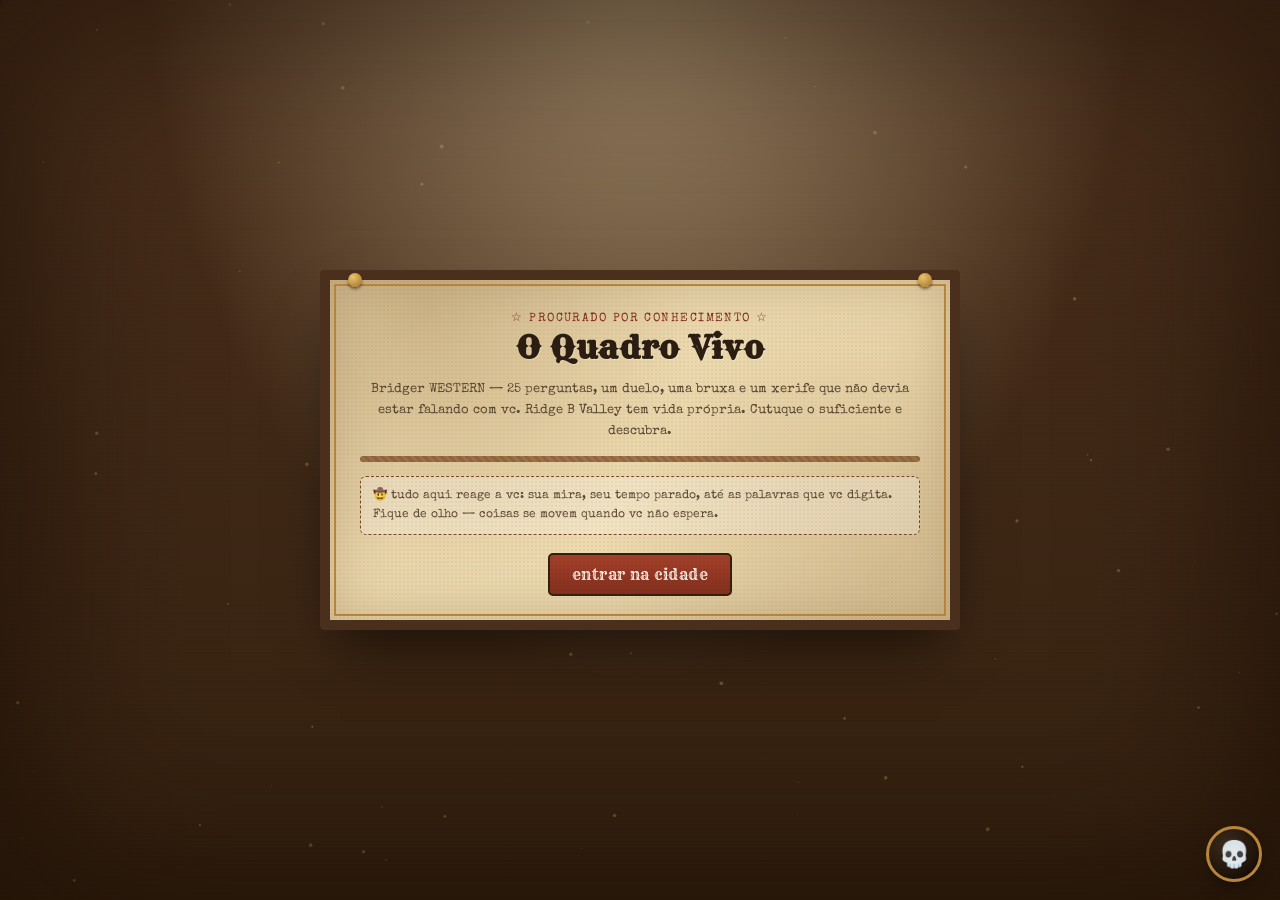
==== commit 86d79193: "Add files via upload" ====
--- a/index.html
+++ b/index.html
@@ -1,930 +1,48 @@
-<!DOCTYPE html>
-<html lang="pt-br">
-<head>
-<meta charset="utf-8">
-<meta name="viewport" content="width=device-width, initial-scale=1">
-<title>Bridger WESTERN — O Quadro Vivo</title>
-<link rel="preconnect" href="https://fonts.googleapis.com">
-<link href="https://fonts.googleapis.com/css2?family=Rye&family=Special+Elite&family=Bitter:wght@400;600;700;800&display=swap" rel="stylesheet">
-<style>
-:root{
-  --paper:#ecd9ae;
-  --paper2:#e3c795;
-  --paper-dark:#d8bb84;
-  --wood:#4a2f1c;
-  --wood-deep:#33200f;
-  --leather:#7a4a26;
-  --rust:#a3402a;
-  --rust-deep:#822f1e;
-  --ink:#2b1d12;
-  --ink-soft:#5a4632;
-  --brass:#b8863b;
-  --ok:#4c6b2f;
-  --bad:#8a2c1f;
-  --gold:#d8a63d;
-  --display:'Rye', serif;
-  --type:'Special Elite', cursive;
-  --body:'Bitter', serif;
-}
-*{box-sizing:border-box}
-html,body{height:100%}
-body{
-  margin:0;
-  min-height:100vh;
-  font-family:var(--body);
-  color:var(--ink);
-  background:
-    radial-gradient(ellipse at 50% -10%, rgba(255,235,190,.5) 0%, transparent 55%),
-    repeating-linear-gradient(0deg, rgba(90,60,20,.035) 0px, rgba(90,60,20,.035) 2px, transparent 2px, transparent 4px),
-    linear-gradient(180deg, var(--wood) 0%, var(--wood-deep) 100%);
-  display:flex;
-  align-items:center;
-  justify-content:center;
-  padding:30px 16px;
-  overflow-x:hidden;
-  cursor:none;
-}
-a{color:inherit}
-
-/* ============ ambient canvas / sky fx (behind everything) ============ */
-#dust{position:fixed;inset:0;z-index:0;pointer-events:none;opacity:.55}
-#skyfx{position:fixed;inset:0;z-index:1;pointer-events:none;overflow:hidden}
-.critter{position:absolute;font-size:22px;filter:drop-shadow(0 3px 3px rgba(0,0,0,.4));pointer-events:auto;cursor:none;user-select:none}
-.crow{font-size:18px;opacity:.85}
-.vignette{position:fixed;inset:0;z-index:2;pointer-events:none;box-shadow:inset 0 0 160px 40px rgba(20,10,0,.55)}
-
-/* ============ custom cursor ============ */
-#cursor-fx{
-  position:fixed;top:0;left:0;width:34px;height:34px;z-index:9999;
-  pointer-events:none;transform:translate(-50%,-50%);
-  transition:transform .04s linear;
-  filter:drop-shadow(0 2px 3px rgba(0,0,0,.6));
-}
-
-/* ============ bullet holes overlay ============ */
-#holes-layer{position:fixed;inset:0;z-index:3;pointer-events:none}
-.hole{
-  position:absolute;width:14px;height:14px;border-radius:50%;
-  background:radial-gradient(circle at 35% 30%, #1a1108 0%, #000 55%, transparent 75%);
-  box-shadow:0 0 0 2px rgba(0,0,0,.15), 2px 2px 4px rgba(0,0,0,.4);
-  transform:translate(-50%,-50%) rotate(var(--rot,0deg));
-  animation:holepop .25s ease-out;
-}
-@keyframes holepop{from{transform:translate(-50%,-50%) scale(0)}to{transform:translate(-50%,-50%) scale(1) rotate(var(--rot,0deg))}}
-
-/* ============ board (wanted-poster) ============ */
-#board{
-  width:100%;
-  max-width:640px;
-  background:
-    radial-gradient(circle at 15% 10%, rgba(120,80,30,.25), transparent 45%),
-    radial-gradient(circle at 90% 85%, rgba(120,80,30,.2), transparent 45%),
-    var(--paper);
-  border:10px solid var(--wood);
-  outline:2px solid var(--brass);
-  outline-offset:-16px;
-  border-radius:4px;
-  padding:30px 30px 24px;
-  position:relative;
-  z-index:5;
-  box-shadow:0 30px 55px -20px rgba(0,0,0,.6), inset 0 0 60px rgba(90,55,20,.25);
-  transition:transform .25s ease;
-  will-change:transform;
-}
-#board::before{
-  content:"";
-  position:absolute; inset:0;
-  background-image:radial-gradient(circle, rgba(80,50,20,.10) 1px, transparent 1.4px);
-  background-size:4px 4px;
-  pointer-events:none;
-  mix-blend-mode:multiply;
-  opacity:.5;
-}
-.pin{
-  position:absolute; width:14px; height:14px; border-radius:50%;
-  background:radial-gradient(circle at 35% 30%, #e8c66a, var(--brass) 70%);
-  box-shadow:0 2px 3px rgba(0,0,0,.5);
-  z-index:6;
-}
-.pin.tl{top:-7px;left:18px} .pin.tr{top:-7px;right:18px}
-
-#board.shake{animation:trainshake .5s ease-in-out}
-@keyframes trainshake{
-  0%,100%{transform:translate(0,0) rotate(0)}
-  20%{transform:translate(-4px,2px) rotate(-.4deg)}
-  40%{transform:translate(3px,-2px) rotate(.5deg)}
-  60%{transform:translate(-3px,1px) rotate(-.3deg)}
-  80%{transform:translate(2px,-1px) rotate(.3deg)}
-}
-#board.escaping{
-  animation:escapeboard 2.6s cubic-bezier(.6,-0.2,.8,.3) forwards;
-}
-@keyframes escapeboard{
-  0%{transform:translate(0,0) rotate(0) scale(1);opacity:1}
-  30%{transform:translate(-16px,-30px) rotate(-4deg) scale(1.02)}
-  60%{transform:translate(60px,-140px) rotate(12deg) scale(.96);opacity:.9}
-  100%{transform:translate(220px,-820px) rotate(45deg) scale(.6);opacity:0}
-}
-
-.eyebrow{
-  font-family:var(--type); font-size:12px; letter-spacing:.12em; text-transform:uppercase;
-  color:var(--rust-deep); text-align:center; margin-bottom:2px;
-}
-h1{
-  font-family:var(--display); font-size:32px; text-align:center; margin:2px 0 4px;
-  color:var(--ink); letter-spacing:.02em; text-shadow:1px 1px 0 rgba(255,255,255,.25);
-}
-.sub{font-family:var(--type); font-size:13px; text-align:center; color:var(--ink-soft); line-height:1.6; margin-bottom:6px}
-hr.rope{
-  border:none; height:6px; margin:14px 0; border-radius:3px; opacity:.8;
-  background:repeating-linear-gradient(45deg, var(--leather) 0 3px, #8a5a30 3px 6px);
-}
-.note{
-  font-family:var(--type); font-size:11.5px; color:var(--ink-soft);
-  background:rgba(255,255,255,.25); border:1px dashed var(--leather); border-radius:6px;
-  padding:10px 12px; margin-top:14px; line-height:1.6;
-}
-
-/* glitchy text */
-.glitch{position:relative;display:inline-block}
-.glitch.active::before,.glitch.active::after{
-  content:attr(data-txt); position:absolute; left:0; top:0; width:100%; overflow:hidden;
-}
-.glitch.active::before{color:var(--rust); clip-path:inset(0 0 60% 0); transform:translate(-2px,-1px); animation:gl1 .25s infinite}
-.glitch.active::after{color:#2b6; clip-path:inset(40% 0 0 0); transform:translate(2px,1px); animation:gl2 .3s infinite}
-@keyframes gl1{0%,100%{transform:translate(-2px,-1px)}50%{transform:translate(2px,1px)}}
-@keyframes gl2{0%,100%{transform:translate(2px,1px)}50%{transform:translate(-1px,-2px)}}
-
-/* nav tabs */
-#navbar{display:flex;flex-wrap:wrap;gap:6px;justify-content:center;margin:14px 0 4px}
-.tabbtn{
-  font-family:var(--type); font-size:11.5px; letter-spacing:.03em;
-  padding:8px 11px; border:2px solid var(--leather); border-radius:5px;
-  background:rgba(255,250,235,.5); color:var(--ink-soft); cursor:none;
-}
-.tabbtn.on{background:var(--rust); color:#f8ece0; border-color:var(--wood-deep)}
-
-/* progress */
-#progwrap{margin:14px 0 6px}
-#proglabel{display:flex;justify-content:space-between;font-family:var(--type);font-size:11px;color:var(--ink-soft);margin-bottom:5px}
-#progbar{height:14px;background:#c9ac78;border:2px solid var(--wood);border-radius:3px;overflow:hidden;position:relative}
-#progfill{height:100%;width:0%;background:repeating-linear-gradient(90deg,var(--rust) 0 8px,var(--rust-deep) 8px 16px);transition:width .4s ease}
-
-h2.q{font-family:var(--display);font-size:20px;line-height:1.4;margin:16px 0 14px;color:var(--ink);position:relative}
-.opt{
-  display:flex;align-items:center;gap:10px;padding:12px 14px;margin:9px 0;
-  background:rgba(255,250,235,.55);border:2px solid var(--leather);border-radius:5px;
-  cursor:none;font-family:var(--body);font-weight:600;font-size:14px;transition:.15s;color:var(--ink);
-}
-.opt:hover{background:rgba(255,250,235,.85);transform:translateX(2px)}
-.opt.correct{border-color:var(--ok);background:#dfe9cf;color:var(--ok)}
-.opt.wrong{border-color:var(--bad);background:#ecd6cf;color:var(--bad)}
-.opt.disabled{pointer-events:none;opacity:.75}
-.opt .letter{font-family:var(--display);font-size:16px;width:20px;text-align:center;color:var(--rust-deep)}
-#feedback{font-family:var(--type);font-size:12.5px;min-height:18px;margin-top:4px;color:var(--ink-soft)}
-
-.btnrow{margin-top:18px;display:flex;gap:10px;flex-wrap:wrap;justify-content:center}
-button{
-  font-family:var(--display);font-size:15px;letter-spacing:.03em;padding:10px 22px;border-radius:5px;
-  border:2px solid var(--wood);background:var(--paper-dark);color:var(--ink);cursor:none;transition:.15s;
-}
-button:hover{transform:translateY(-1px);box-shadow:0 6px 14px -6px rgba(0,0,0,.5)}
-button.primary{background:linear-gradient(180deg,var(--rust),var(--rust-deep));color:#f8ece0;border-color:var(--wood-deep)}
-button:disabled{opacity:.4;cursor:none;transform:none;box-shadow:none}
-button.ghost{background:transparent}
-
-/* result */
-#badge{
-  width:88px;height:88px;margin:6px auto 8px;border-radius:50%;
-  background:radial-gradient(circle at 35% 30%,#f0d488,var(--brass) 75%);
-  border:4px solid var(--wood);display:flex;align-items:center;justify-content:center;
-  font-size:38px;box-shadow:0 8px 18px -8px rgba(0,0,0,.5);
-}
-.result-name{font-family:var(--display);font-size:25px;text-align:center;margin:6px 0 6px;color:var(--rust-deep)}
-.score-line{font-family:var(--type);text-align:center;font-size:12.5px;color:var(--ink-soft);margin-bottom:10px}
-.result-text{font-size:14px;line-height:1.75;color:var(--ink)}
-
-/* duel */
-.duelbox{
-  text-align:center;padding:36px 10px;border:2px dashed var(--leather);border-radius:8px;
-  background:rgba(255,255,255,.25);margin-top:6px;position:relative;overflow:hidden;
-}
-.duelword{font-family:var(--display);font-size:30px;color:var(--rust-deep);min-height:44px}
-.duelhint{font-family:var(--type);font-size:12px;color:var(--ink-soft);margin-top:6px}
-.stat-row{display:flex;justify-content:space-around;margin-top:12px;font-family:var(--type);font-size:11.5px;color:var(--ink-soft)}
-.stat-row b{display:block;font-family:var(--display);font-size:17px;color:var(--ink)}
-
-/* witch */
-.card{
-  margin:16px auto 6px;width:170px;height:230px;border-radius:10px;border:3px solid var(--wood);
-  background:linear-gradient(160deg,var(--paper2),var(--paper));display:flex;flex-direction:column;
-  align-items:center;justify-content:center;text-align:center;padding:14px;position:relative;
-  box-shadow:0 12px 22px -10px rgba(0,0,0,.5);
-  transform-style:preserve-3d;transition:transform .5s;
-}
-.card.flip{transform:rotateY(360deg)}
-.card .cicon{font-size:40px;margin-bottom:8px}
-.card .cname{font-family:var(--display);font-size:16px;color:var(--rust-deep)}
-.card.rare{border-color:var(--gold);box-shadow:0 0 24px -2px rgba(216,166,61,.7)}
-.cardtext{font-size:12.5px;text-align:center;color:var(--ink-soft);margin-top:10px;line-height:1.6;min-height:40px}
-
-/* bounty grid */
-.bgrid{display:grid;grid-template-columns:1fr 1fr;gap:10px;margin-top:12px}
-.bcard{
-  border:2px solid var(--leather);border-radius:7px;padding:10px;background:rgba(255,255,255,.35);
-  font-size:11.5px;line-height:1.5;color:var(--ink-soft);min-height:88px;position:relative;
-}
-.bcard.locked{opacity:.55;filter:grayscale(.4)}
-.bcard .bicon{font-size:20px}
-.bcard .bname{font-family:var(--type);font-size:11.5px;color:var(--ink);display:block;margin:3px 0 2px}
-.bcount{font-family:var(--type);text-align:center;font-size:12px;color:var(--ink-soft);margin-top:4px}
-
-.secretlist{list-style:none;padding:0;margin:10px 0 0;font-size:13px;line-height:2;color:var(--ink-soft)}
-.secretlist li::before{content:"✺ ";color:var(--rust)}
-
-/* sheriff widget */
-#sheriff{
-  position:fixed;right:18px;bottom:18px;z-index:50;display:flex;flex-direction:column;
-  align-items:flex-end;gap:8px;
-}
-#sheriff-icon{
-  width:56px;height:56px;border-radius:50%;
-  background:radial-gradient(circle at 35% 30%,#3a2a1a,#1a0f08 75%);
-  border:3px solid var(--brass);display:flex;align-items:center;justify-content:center;
-  font-size:26px;cursor:none;box-shadow:0 8px 18px -8px rgba(0,0,0,.7);
-  animation:float 3.4s ease-in-out infinite;
-}
-@keyframes float{0%,100%{transform:translateY(0)}50%{transform:translateY(-6px)}}
-#sheriff-bubble{
-  max-width:230px;background:var(--paper);border:2px solid var(--wood);border-radius:8px 8px 2px 8px;
-  padding:9px 11px;font-family:var(--type);font-size:11.5px;color:var(--ink);line-height:1.5;
-  box-shadow:0 8px 16px -6px rgba(0,0,0,.5);opacity:0;transform:translateY(6px);
-  transition:opacity .25s,transform .25s;
-}
-#sheriff-bubble.show{opacity:1;transform:translateY(0)}
-
-/* toasts */
-#toast-area{position:fixed;top:16px;left:50%;transform:translateX(-50%);z-index:80;display:flex;flex-direction:column;gap:8px;align-items:center}
-.toast{
-  background:linear-gradient(180deg,var(--paper2),var(--paper));border:2px solid var(--brass);
-  border-radius:6px;padding:9px 16px;font-family:var(--type);font-size:12px;color:var(--ink);
-  box-shadow:0 10px 20px -8px rgba(0,0,0,.6);animation:toastin .35s ease, toastout .4s ease 3.4s forwards;
-  display:flex;gap:8px;align-items:center;
-}
-@keyframes toastin{from{opacity:0;transform:translateY(-16px)}to{opacity:1;transform:translateY(0)}}
-@keyframes toastout{to{opacity:0;transform:translateY(-10px)}}
-
-/* fake os notification */
-#notif-area{position:fixed;bottom:18px;left:18px;z-index:70}
-.osnotif{
-  width:250px;background:#f4f1ea;border-radius:8px;border:1px solid #c9c2ad;color:#2b1d12;
-  padding:10px 12px;font-family:var(--body);font-size:12px;box-shadow:0 14px 28px -10px rgba(0,0,0,.5);
-  animation:slidein .4s ease;
-}
-.osnotif b{display:block;font-size:12.5px;margin-bottom:2px}
-@keyframes slidein{from{transform:translateX(-120%)}to{transform:translateX(0)}}
-.osnotif .x{float:right;cursor:none;opacity:.5;font-size:11px}
-
-/* konami / final overlays */
-#finalOverlay{
-  position:fixed;inset:0;z-index:200;background:#0a0603;display:none;align-items:center;justify-content:center;
-  flex-direction:column;color:#f2e2b8;text-align:center;padding:30px;
-}
-#finalOverlay h2{font-family:var(--display);font-size:30px;color:var(--gold);margin-bottom:10px}
-#finalOverlay p{font-family:var(--type);font-size:13px;line-height:1.8;max-width:420px}
-
-.hidden-critter{position:absolute;font-size:15px;cursor:none;opacity:.85}
-
-@media (max-width:480px){
-  h1{font-size:26px}
-  .bgrid{grid-template-columns:1fr}
-}
-</style>
-</head>
-<body>
-
-<canvas id="dust"></canvas>
-<div id="skyfx"></div>
-<div class="vignette"></div>
-<div id="holes-layer"></div>
-<div id="cursor-fx">🤠</div>
-<div id="toast-area"></div>
-<div id="notif-area"></div>
-
-<div id="sheriff">
-  <div id="sheriff-bubble"></div>
-  <div id="sheriff-icon" title="O Xerife Fantasma">💀</div>
-</div>
-
-<div id="board">
-  <div class="pin tl"></div><div class="pin tr"></div>
-  <div id="content"></div>
-</div>
-
-<div id="finalOverlay">
-  <h2>O FORASTEIRO ESCAPOU</h2>
-  <p>O quadro estava vivo o tempo todo. Vc reuniu cada pedaço dele — cada carta, cada tiro, cada segredo — e agora não sobrou nada pregado na parede além de um buraco e poeira ainda no ar.<br><br>Ridge B Valley vai lembrar do seu nome. Ou vai fingir que nunca existiu.</p>
-  <div class="btnrow"><button class="primary" onclick="location.reload()">recomeçar do zero</button></div>
-</div>
-
-<script>
-/* ============================================================
-   STATE
-============================================================ */
-const state = {
-  tab:'home',
-  quiz:{i:0,score:0,locked:false,streak:0,maxStreak:0,finished:false},
-  duel:{phase:'idle',timeoutId:null,drawAt:0,best:Infinity,fails:0,plays:0},
-  witch:{draws:0},
-  clicks:0, holes:0, sheriffClicks:0, spiderClicks:0,
-  idleSeconds:0, lastActivity:Date.now(),
-  typedBuffer:'', konamiIndex:0,
-  achievements:new Set(),
-  soundOn:true, audioCtx:null,
-  tumbleweedHits:0,
-};
-const KONAMI=['ArrowUp','ArrowUp','ArrowDown','ArrowDown','ArrowLeft','ArrowRight','ArrowLeft','ArrowRight','b','a'];
-
-const $=(s,el=document)=>el.querySelector(s);
-const $$=(s,el=document)=>[...el.querySelectorAll(s)];
-const content=$('#content');
-const now=()=>Date.now();
-
-function markActivity(){ state.lastActivity=now(); state.idleSeconds=0; }
-
-/* ============================================================
-   ACHIEVEMENTS
-============================================================ */
-const ACHV = [
- {id:'first_answer', icon:'🎯', name:'Primeiro Tiro', desc:'Responda sua primeira pergunta do quiz.'},
- {id:'streak5', icon:'🥶', name:'Sangue Frio', desc:'Acerte 5 perguntas seguidas no quiz.'},
- {id:'perfect', icon:'👑', name:'Gabarito de Lenda', desc:'Acerte as 25 perguntas do quiz.'},
- {id:'fastdraw', icon:'⚡', name:'Mão Mais Rápida do Oeste', desc:'Reaja em menos de 300ms no duelo rápido.'},
- {id:'nervous', icon:'😬', name:'Atirador Nervoso', desc:'Atire cedo demais 3 vezes no duelo.'},
- {id:'witchfriend', icon:'🔮', name:'Fez as Pazes com a Bruxa', desc:'Puxe uma carta da sorte 5 vezes.'},
- {id:'eldorado', icon:'🌟', name:'Sorte Grande', desc:'Tire a carta rara El Dorado na cabana da bruxa.'},
- {id:'spider', icon:'🕷️', name:'Caçador de Aranhas', desc:'Clique no bicho escondido 3 vezes.'},
- {id:'konami', icon:'🗺️', name:'Decifrador', desc:'Encontre o código antigo das setas.'},
- {id:'magicword', icon:'📜', name:'Sussurro Mágico', desc:'Digite a palavra mágica em qualquer lugar da tela.'},
- {id:'pokesheriff', icon:'👻', name:'Perturbador do Xerife', desc:'Cutuque o xerife fantasma 10 vezes.'},
- {id:'patient', icon:'🌵', name:'Andarilho Paciente', desc:'Fique parado, sem tocar em nada, por 45 segundos.'},
- {id:'holes', icon:'🔫', name:'Colecionador de Buracos', desc:'Deixe 15 buracos de bala na tela.'},
- {id:'tumbleweed', icon:'🌾', name:'Observador do Vento Rodante', desc:'Clique num vento-rolante enquanto ele atravessa a tela.'},
-];
-const META_ID='legend_alive';
-
-function unlock(id){
-  if(state.achievements.has(id)) return;
-  state.achievements.add(id);
-  const a=ACHV.find(x=>x.id===id);
-  if(a){ toast(`🏅 Conquista: ${a.name}`); speak('achievement'); playSound('achv'); }
-  renderBountyIfOpen();
-  checkMeta();
-}
-function checkMeta(){
-  if(state.achievements.has(META_ID)) return;
-  const allDone = ACHV.every(a=>state.achievements.has(a.id));
-  if(allDone){
-    state.achievements.add(META_ID);
-    setTimeout(triggerEscape, 900);
-  }
-}
-function renderBountyIfOpen(){ if(state.tab==='bounty') renderBounty(); }
-
-/* ============================================================
-   TOASTS
-============================================================ */
-function toast(msg){
-  const el=document.createElement('div');
-  el.className='toast';
-  el.innerHTML=`<span>${msg}</span>`;
-  $('#toast-area').appendChild(el);
-  setTimeout(()=>el.remove(), 3900);
-}
-
-/* ============================================================
-   GHOST SHERIFF — "quase uma IA": escolhe frases de acordo com o contexto,
-   preenche variáveis, e reage aos seus próprios stats.
-============================================================ */
-const SHERIFF = {
-  start:["Ah, mais um forasteiro chegando na cidade...","Cuidado por onde pisa, isso aqui não é pra qualquer um.","Já vi muita gente como vc passar por essa cidade. A maioria não voltou."],
-  correct:["Bom faro.","Vc não é tão burro quanto parece.","Isso mesmo, parceiro.","Interessante... continue."],
-  wrong:["Errado. Aposto que nem sabe segurar um revólver direito.","Isso doeu em mim também.","Hm. Vou anotar isso no seu arquivo."],
-  streak:["{n} seguidas! Alguém aqui nasceu pra isso.","Sequência de {n}. Cuidado, a fama sobe rápido por aqui."],
-  idle:["Zzz... acorda, forasteiro.","O sol tá quase se pondo e vc só olhando pra tela.","Isso é uma estátua ou um jogador?","Continue parado. Eu tenho todo o tempo do mundo."],
-  achievement:["Mais uma pra sua coleção.","O quadro de procurados cresce.","Anotado no seu histórico, forasteiro."],
-  secret:["Ah... vc achou. Isso não devia estar aí.","Curioso, hein? Gosto disso.","Poucos reparam nisso. Vc reparou."],
-  poked:["Para de me cutucar.","Isso não vai me trazer de volta à vida, sabia?","Mais uma vez e eu conto pro xerife de verdade.","..."],
-  ambient:["Esse vento não para de soprar poeira.","Andam dizendo que tem ouro nas colinas.","Fica de olho, as coisas por aqui tem vida própria.","Esse trem das 3 nunca chega no horário.","Alguém pregou esse quadro na parede há muito tempo. Ninguém lembra quem."],
-};
-let sheriffTimer=null;
-function speak(category, vars={}){
-  const arr=SHERIFF[category]; if(!arr) return;
-  let line=arr[Math.floor(Math.random()*arr.length)];
-  Object.keys(vars).forEach(k=> line=line.replaceAll(`{${k}}`, vars[k]));
-  const bubble=$('#sheriff-bubble');
-  bubble.textContent='';
-  bubble.classList.add('show');
-  clearTimeout(sheriffTimer);
-  let i=0;
-  const type=()=>{ bubble.textContent=line.slice(0,i++); if(i<=line.length) setTimeout(type,18); };
-  type();
-  sheriffTimer=setTimeout(()=>bubble.classList.remove('show'), 4200);
-}
-$('#sheriff-icon').addEventListener('click', ()=>{
-  markActivity();
-  state.sheriffClicks++;
-  speak('poked');
-  playSound('click');
-  if(state.sheriffClicks>=10) unlock('pokesheriff');
-});
-
-/* ============================================================
-   SOUND (WebAudio, no files needed)
-============================================================ */
-function ctx(){
-  if(!state.audioCtx){ try{ state.audioCtx=new (window.AudioContext||window.webkitAudioContext)(); }catch(e){} }
-  return state.audioCtx;
-}
-function beep(freq,dur,type='square',gain=.05,delay=0){
-  if(!state.soundOn) return;
-  const c=ctx(); if(!c) return;
-  const t=c.currentTime+delay;
-  const o=c.createOscillator(), g=c.createGain();
-  o.type=type; o.frequency.setValueAtTime(freq,t);
-  g.gain.setValueAtTime(gain,t); g.gain.exponentialRampToValueAtTime(.0001,t+dur);
-  o.connect(g); g.connect(c.destination);
-  o.start(t); o.stop(t+dur);
-}
-function playSound(kind){
-  if(kind==='click') beep(180,.05,'square',.04);
-  if(kind==='correct'){ beep(520,.09,'triangle',.06); beep(780,.12,'triangle',.05,.09); }
-  if(kind==='wrong') beep(120,.25,'sawtooth',.06);
-  if(kind==='shot') beep(90,.12,'square',.08);
-  if(kind==='achv'){ beep(440,.08,'square',.05); beep(660,.08,'square',.05,.08); beep(880,.16,'square',.05,.16); }
-  if(kind==='card') beep(300,.1,'sine',.04);
-}
-
-/* ============================================================
-   CUSTOM CURSOR + BULLET HOLES
-============================================================ */
-const cursorFx=$('#cursor-fx');
-document.addEventListener('mousemove', e=>{
-  cursorFx.style.transform=`translate(${e.clientX}px, ${e.clientY}px) translate(-50%,-50%)`;
-});
-document.addEventListener('click', e=>{
-  markActivity();
-  state.clicks++;
-  if(Math.random()<0.3 && state.holes<40){
-    const h=document.createElement('div');
-    h.className='hole';
-    h.style.left=e.clientX+'px'; h.style.top=e.clientY+'px';
-    h.style.setProperty('--rot',(Math.random()*360)+'deg');
-    $('#holes-layer').appendChild(h);
-    state.holes++;
-    playSound('shot');
-    if(state.holes>=15) unlock('holes');
-  }
-});
-
-/* ============================================================
-   BACKGROUND DUST PARTICLES
-============================================================ */
-const canvas=$('#dust'), gctx=canvas.getContext('2d');
-function resize(){ canvas.width=innerWidth; canvas.height=innerHeight; }
-resize(); addEventListener('resize', resize);
-const particles=Array.from({length:70},()=>({
-  x:Math.random()*innerWidth, y:Math.random()*innerHeight,
-  r:Math.random()*1.6+.4, s:Math.random()*.3+.05, drift:Math.random()*.4-.2
-}));
-function loopDust(){
-  gctx.clearRect(0,0,canvas.width,canvas.height);
-  gctx.fillStyle='rgba(230,200,150,0.5)';
-  particles.forEach(p=>{
-    p.y-=p.s; p.x+=p.drift;
-    if(p.y<-5) p.y=innerHeight+5;
-    if(p.x<-5) p.x=innerWidth+5; if(p.x>innerWidth+5) p.x=-5;
-    gctx.beginPath(); gctx.arc(p.x,p.y,p.r,0,7); gctx.fill();
-  });
-  requestAnimationFrame(loopDust);
-}
-loopDust();
-
-/* ============================================================
-   TUMBLEWEEDS / CROWS / TRAIN SHAKE / OS NOTIFICATIONS / TITLE FLICKER
-============================================================ */
-function spawnTumbleweed(){
-  const el=document.createElement('div');
-  el.className='critter'; el.textContent='🌾';
-  el.style.top=(70+Math.random()*20)+'%';
-  el.style.left='-40px';
-  el.style.transition='left 6s linear, transform 6s linear';
-  $('#skyfx').appendChild(el);
-  requestAnimationFrame(()=>{
-    el.style.left=(innerWidth+40)+'px';
-    el.style.transform='rotate(900deg)';
-  });
-  el.addEventListener('click', ()=>{
-    markActivity(); state.tumbleweedHits++;
-    toast('🌾 Vc pegou o vento-rolante!'); unlock('tumbleweed'); el.remove();
-  });
-  setTimeout(()=>el.remove(), 6200);
-}
-function spawnCrow(){
-  const el=document.createElement('div');
-  el.className='critter crow'; el.textContent='🐦\u200d⬛';
-  el.style.top=(8+Math.random()*15)+'%';
-  el.style.left='-30px'; el.style.transition='left 5s linear';
-  $('#skyfx').appendChild(el);
-  requestAnimationFrame(()=>{ el.style.left=(innerWidth+30)+'px'; });
-  setTimeout(()=>el.remove(), 5200);
-}
-setInterval(()=>{ if(Math.random()<.5) spawnTumbleweed(); }, 14000);
-setInterval(()=>{ if(Math.random()<.5) spawnCrow(); }, 11000);
-
-function shakeBoard(){
-  const b=$('#board'); b.classList.add('shake');
-  setTimeout(()=>b.classList.remove('shake'), 550);
-  speak('ambient');
-}
-setInterval(()=>{ if(Math.random()<.35) shakeBoard(); }, 26000);
-
-const OSNOTIFS=[
-  {t:'Sistema', m:'🤠 Alguém está te observando pela janela.'},
-  {t:'Rádio da Fronteira', m:'📡 Sinal fraco na pradaria... tente de novo mais tarde.'},
-  {t:'Xerife (não fantasma)', m:'🔔 Sua atividade nesta cidade foi registrada.'},
-  {t:'Aviso', m:'🐴 Um cavalo desconhecido está parado do lado de fora.'},
-];
-function spawnNotif(){
-  const n=OSNOTIFS[Math.floor(Math.random()*OSNOTIFS.length)];
-  const el=document.createElement('div');
-  el.className='osnotif';
-  el.innerHTML=`<span class="x">✕</span><b>${n.t}</b>${n.m}`;
-  el.querySelector('.x').onclick=()=>el.remove();
-  $('#notif-area').appendChild(el);
-  setTimeout(()=>el.remove(), 6500);
-}
-setInterval(()=>{ if(Math.random()<.4) spawnNotif(); }, 45000);
-
-const ORIG_TITLE=document.title;
-setInterval(()=>{
-  if(Math.random()<.3){
-    document.title='⚠️ ALGUÉM TE OBSERVA';
-    setTimeout(()=>document.title=ORIG_TITLE, 2200);
-  }
-}, 20000);
-
-/* subtle tilt of the board following the mouse */
-addEventListener('mousemove', e=>{
-  const b=$('#board'); const r=b.getBoundingClientRect();
-  const cx=r.left+r.width/2, cy=r.top+r.height/2;
-  const dx=(e.clientX-cx)/r.width, dy=(e.clientY-cy)/r.height;
-  b.style.transform=`perspective(900px) rotateY(${dx*3}deg) rotateX(${-dy*3}deg)`;
-});
-
-/* ============================================================
-   IDLE / KONAMI / MAGIC WORD
-============================================================ */
-setInterval(()=>{
-  state.idleSeconds = Math.round((now()-state.lastActivity)/1000);
-  if(state.idleSeconds===12 || state.idleSeconds===30) speak('idle');
-  if(state.idleSeconds>=45) unlock('patient');
-}, 1000);
-
-document.addEventListener('keydown', e=>{
-  markActivity();
-  if(e.key===KONAMI[state.konamiIndex]){
-    state.konamiIndex++;
-    if(state.konamiIndex>=KONAMI.length){
-      state.konamiIndex=0; unlock('konami');
-      toast('🗺️ Um mapa antigo se revela por um instante...'); speak('secret');
-    }
-  } else { state.konamiIndex = (e.key===KONAMI[0])?1:0; }
-
-  if(e.key.length===1 && /[a-zA-Z]/.test(e.key)){
-    state.typedBuffer=(state.typedBuffer+e.key).slice(-10).toLowerCase();
-    if(state.typedBuffer.endsWith('eldorado')){
-      unlock('magicword'); toast('📜 A palavra mágica ecoa pela pradaria...'); speak('secret');
-    }
-  }
-});
-
-/* ============================================================
-   NAV / RENDER SHELL
-============================================================ */
-const TABS=[
-  ['quiz','📜 Quiz'],['duel','🔫 Duelo'],['witch','🔮 Bruxa'],['bounty','🏅 Recompensas'],['secrets','🗝️ Segredos']
-];
-function navHTML(active){
-  return `<div id="navbar">${TABS.map(([id,label])=>
-    `<button class="tabbtn ${active===id?'on':''}" data-tab="${id}">${label}</button>`).join('')}</div>`;
-}
-function bindNav(){
-  $$('.tabbtn').forEach(b=> b.onclick=()=>{ markActivity(); goTab(b.dataset.tab); });
-}
-function goTab(tab){
-  state.tab=tab;
-  if(tab==='quiz') renderQuiz();
-  else if(tab==='duel') renderDuel();
-  else if(tab==='witch') renderWitch();
-  else if(tab==='bounty') renderBounty();
-  else if(tab==='secrets') renderSecrets();
-}
-
-/* ============================================================
-   HOME
-============================================================ */
-function renderHome(){
-  content.innerHTML=`
-    <div class="eyebrow">☆ procurado por conhecimento ☆</div>
-    <h1><span class="glitch" data-txt="O Quadro Vivo">O Quadro Vivo</span></h1>
-    <p class="sub">Bridger WESTERN — 25 perguntas, um duelo, uma bruxa e um xerife que não devia estar falando com vc. Ridge B Valley tem vida própria. Cutuque o suficiente e descubra.</p>
-    <hr class="rope">
-    <div class="note">🤠 tudo aqui reage a vc: sua mira, seu tempo parado, até as palavras que vc digita. Fique de olho — coisas se movem quando vc não espera.</div>
-    <div class="btnrow"><button class="primary" id="enter">entrar na cidade</button></div>
-  `;
-  const t=$('h1 .glitch');
-  setTimeout(()=>{ t.classList.add('active'); setTimeout(()=>t.classList.remove('active'),400); }, 900);
-  $('#enter').onclick=()=>{ markActivity(); speak('start'); goTab('quiz'); };
-}
-
-/* ============================================================
-   QUIZ
-============================================================ */
-const qs = [
-["Em qual plataforma o Bridger: WESTERN foi lançado?", ["Steam","Roblox","itch.io","Epic Games"], 1],
-["Quem é a desenvolvedora do jogo?", ["Rockstar Games","Mojang","BRIDGER INC.","Deltia's Gaming"], 2],
-["Em qual região o jogo se passa?", ["Death Valley","Ridge B Valley","Sangre Valley","Copper Valley"], 1],
-["Ao criar o personagem, entre quais duas facções o jogador escolhe?", ["Xerife ou Bandido","Outlaw ou Inlaw","Norte ou Sul","Vaqueiro ou Caçador"], 1],
-["Atualmente, a escolha de facção...", ["muda completamente o estilo de jogo","não muda nada mecanicamente (ainda)","define seu Stand inicial","bloqueia certas armas"], 1],
-["Qual é o nome da moeda do jogo?", ["Dollar","Moola","Gold Coin","Ridge Buck"], 1],
-["Qual é considerada a forma mais segura e confiável de ganhar dinheiro no começo do jogo?", ["Duelos PvP","Pescaria","Assaltar trens","Vender cavalos"], 1],
-["Onde fica o principal ponto de pesca pra iniciantes?", ["Rio Ridge","Lake Boullier","Swamp Lake","Red River"], 1],
-["Pescando, existe uma chance bem pequena (0,5%) de tirar qual item raro?", ["Corpse Part","Arrow Shard","Stand Card","Dog Bane Herb"], 1],
-["Qual é o sistema de talentos passivos do jogo, obtido através de uma bruxa?", ["Skills","Cards","Perks","Totems"], 1],
-["Onde o jogador vai para conseguir Cards?", ["Outlaw Camp","A cabana da bruxa, no Swamp","Moe's Gun Store","A estação de trem"], 1],
-["Qual opção o jogador escolhe pra ler a sorte com a bruxa?", ["\"draw a card\"","\"read my fortune\"","\"cast the bones\"","\"reveal my path\""], 1],
-["Qual é o número máximo de slots de Card, alcançado no Tier 3?", ["1","2","3","5"], 2],
-["Quanto custa cada Card extra depois do primeiro (que é grátis)?", ["20 Moola","50 Moola","100 Moola","450 Moola"], 1],
-["De qual obra as habilidades de \"Stand\" do jogo são inspiradas?", ["Naruto","JoJo's Bizarre Adventure","Bleach","One Piece"], 1],
-["Quais são as duas formas principais de conseguir um Stand?", ["Comprar na loja e completar quests","Corpse Parts e pescar Arrow Shards","Duelar com NPCs e votar em enquete","Subir de nível e trocar Moola"], 1],
-["O que aparece anunciado no servidor quando um Corpse Part surge no mapa?", ["\"A stand awakens\"","\"It appears once again\"","\"The frontier calls\"","\"Beware the beam\""], 1],
-["Qual Stand é apontado como um dos mais difíceis de obter, exigindo 100 kills totais e um killstreak de 10?", ["Star Platinum: The World","King Crimson","D4C","Tusk Act 1"], 2],
-["Qual habilidade, ativada pela tecla X, está ligada à precisão de mira?", ["Fists","Ocular Prowess","Quick Dash","Block"], 1],
-["Quais três Cards, combinados, aumentam bastante o Ocular PRO (assistência de mira)?", ["High Noon, Evil Eye e FAUX High Noon","Quick Draw, Steady Hand e Third Eye","Dead Aim, True Sight e Iron Will","Sharp Shot, Falcon Eye e Last Stand"], 0],
-["O que acontece com seu personagem ao longo do tempo, por morte ou combat logging?", ["Ele fica mais forte","Ele envelhece","Ele perde o Stand automaticamente","Ele muda de facção"], 1],
-["Qual erva ajuda a rejuvenescer o personagem?", ["Dogbane (Dog Bane Herb)","Ridge Root","Swamp Moss","Desert Sage"], 0],
-["Se o jogador faz \"combat log\" (sai do jogo durante uma luta), o que acontece?", ["Nada, é seguro","Ele envelhece 10 anos instantaneamente","Perde todas as cartas","É banido permanentemente"], 1],
-["Para que serve a tecla H no jogo?", ["Abrir o inventário","Invocar/desinvocar o cavalo","Recarregar a arma","Abrir o menu de estatísticas"], 1],
-["Onde o jogador pode pagar pra \"rerolar\" e conseguir um cavalo melhor?", ["Moe's Gun Store","A estação de trem em Ridge B County","Lake Boullier","Outlaw Camp"], 1]
-];
-
-function renderQuiz(){
-  if(state.quiz.finished){ renderQuizResult(); return; }
-  const {i,score,streak}=state.quiz;
-  const total=qs.length;
-  const pct=Math.round(i/total*100);
-  const [qtext,opts,correctIdx]=qs[i];
-  const showSpider = Math.random()<0.22;
-  content.innerHTML = navHTML('quiz') + `
-    <div id="progwrap">
-      <div id="proglabel"><span>pergunta ${i+1} de ${total}</span><span>acertos: ${score} · sequência: ${streak}</span></div>
-      <div id="progbar"><div id="progfill" style="width:${pct}%"></div></div>
-    </div>
-    <h2 class="q">${qtext}${showSpider?'<span class="hidden-critter" id="spiderbug" style="top:-6px;right:0" title="?">🕷️</span>':''}</h2>
-    <div id="opts"></div>
-    <div id="feedback"></div>
-    <div class="btnrow"><button class="primary" id="nextbtn" disabled>próxima</button></div>
-  `;
-  bindNav();
-  if(showSpider){
-    $('#spiderbug').onclick=(e)=>{
-      e.stopPropagation(); markActivity(); state.spiderClicks++;
-      e.target.remove();
-      if(state.spiderClicks>=3) unlock('spider');
-      else toast('🕷️ algo se mexeu ali...');
-    };
-  }
-  const optsEl=$('#opts'); const letters=['A','B','C','D'];
-  opts.forEach((text,n)=>{
-    const el=document.createElement('div'); el.className='opt';
-    el.innerHTML=`<span class="letter">${letters[n]}</span><span>${text}</span>`;
-    el.addEventListener('click', ()=>pickQuiz(n,correctIdx,el));
-    optsEl.appendChild(el);
-  });
-  $('#nextbtn').onclick=()=>{
-    state.quiz.i++;
-    if(state.quiz.i>=total){ state.quiz.finished=true; renderQuizResult(); return; }
-    renderQuiz();
-  };
-}
-function pickQuiz(n,correctIdx,el){
-  if(state.quiz.locked) return;
-  markActivity(); state.quiz.locked=true;
-  const opts=$$('.opt'); opts.forEach(o=>o.classList.add('disabled'));
-  if(state.quiz.i===0) unlock('first_answer');
-  if(n===correctIdx){
-    el.classList.add('correct'); state.quiz.score++; state.quiz.streak++;
-    state.quiz.maxStreak=Math.max(state.quiz.maxStreak,state.quiz.streak);
-    $('#feedback').textContent='acertou! bom faro, cowboy.';
-    playSound('correct'); speak('correct');
-    if(state.quiz.streak===5) { unlock('streak5'); speak('streak',{n:state.quiz.streak}); }
-  }else{
-    el.classList.add('wrong'); opts[correctIdx].classList.add('correct');
-    state.quiz.streak=0;
-    $('#feedback').textContent='errou essa — mas segue o rastro.';
-    playSound('wrong'); speak('wrong');
-  }
-  $('#proglabel').innerHTML=`<span>pergunta ${state.quiz.i+1} de ${qs.length}</span><span>acertos: ${state.quiz.score} · sequência: ${state.quiz.streak}</span>`;
-  $('#nextbtn').disabled=false;
-}
-function rankFor(score){
-  if(score<=4) return {icon:'🥾',name:'Caipira Perdido',text:'Vc mal sabe distinguir um cavalo de uma mula, mas todo forasteiro começa em algum lugar.'};
-  if(score<=9) return {icon:'🐎',name:'Aprendiz de Cowboy',text:'Já sabe onde fica o Lake Boullier — mas Ridge B Valley ainda guarda segredos.'};
-  if(score<=14) return {icon:'🔫',name:'Pistoleiro Errante',text:'Vc conhece o jogo de verdade. Falta afiar a mira nos detalhes mais obscuros.'};
-  if(score<=19) return {icon:'⭐',name:'Forasteiro Respeitado',text:'Poucos sabem tanto quanto vc. Seu nome já circula pelos becos da fronteira.'};
-  if(score<=23) return {icon:'💀',name:'Lenda de Ridge B Valley',text:'Vc domina quase tudo. Poucos duelam com vc e vivem pra contar.'};
-  return {icon:'👑',name:'Lenda Absoluta da Fronteira',text:'Gabarito perfeito. Vc não jogou Bridger: WESTERN — vc viveu nele.'};
-}
-function renderQuizResult(){
-  const r=rankFor(state.quiz.score);
-  if(state.quiz.score===qs.length) unlock('perfect');
-  content.innerHTML = navHTML('quiz') + `
-    <div class="eyebrow">☆ veredito do xerife ☆</div>
-    <div id="badge">${r.icon}</div>
-    <div class="result-name">${r.name}</div>
-    <div class="score-line">${state.quiz.score} de ${qs.length} acertos · maior sequência: ${state.quiz.maxStreak}</div>
-    <hr class="rope">
-    <p class="result-text">${r.text}</p>
-    <div class="btnrow"><button class="primary" id="restart">encarar o quiz de novo</button></div>
-  `;
-  bindNav();
-  $('#restart').onclick=()=>{ state.quiz={i:0,score:0,locked:false,streak:0,maxStreak:0,finished:false}; renderQuiz(); };
-}
-
-/* ============================================================
-   DUEL (quick draw reflex game)
-============================================================ */
-function renderDuel(){
-  clearTimeout(state.duel.timeoutId);
-  state.duel.phase='idle';
-  content.innerHTML = navHTML('duel') + `
-    <h2 class="q">Duelo Rápido</h2>
-    <p class="sub" style="margin-bottom:0">Espere o comando "ATIRA!" e clique o mais rápido que puder. Atirar cedo demais é trapaça.</p>
-    <div class="duelbox">
-      <div class="duelword" id="duelword">pronto?</div>
-      <div class="duelhint" id="duelhint">clique em "preparar" pra começar</div>
-    </div>
-    <div class="stat-row">
-      <div><b id="dbest">${state.duel.best===Infinity?'—':state.duel.best+'ms'}</b>melhor tempo</div>
-      <div><b id="dplays">${state.duel.plays}</b>duelos</div>
-      <div><b id="dfails">${state.duel.fails}</b>trapaças</div>
-    </div>
-    <div class="btnrow"><button class="primary" id="duelbtn">preparar</button></div>
-  `;
-  bindNav();
-  $('#duelbtn').onclick=()=>duelClick();
-}
-function duelClick(){
-  markActivity();
-  const word=$('#duelword'), hint=$('#duelhint'), btn=$('#duelbtn');
-  if(state.duel.phase==='idle'){
-    state.duel.phase='waiting'; word.textContent='espera...'; hint.textContent='não clique ainda';
-    btn.textContent='(espere)';
-    const delay=1000+Math.random()*3000;
-    state.duel.timeoutId=setTimeout(()=>{
-      state.duel.phase='draw'; state.duel.drawAt=now();
-      word.textContent='ATIRA! 🔫'; word.style.color='var(--rust)';
-      hint.textContent='clica agora!'; btn.textContent='ATIRA!';
-      playSound('shot');
-    }, delay);
-  } else if(state.duel.phase==='waiting'){
-    clearTimeout(state.duel.timeoutId);
-    state.duel.phase='idle'; state.duel.fails++;
-    word.textContent='cedo demais!'; word.style.color='var(--bad)';
-    hint.textContent='vc foi baleado por trapacear. tente de novo.'; btn.textContent='preparar';
-    playSound('wrong'); speak('wrong');
-    $('#dfails').textContent=state.duel.fails;
-    if(state.duel.fails>=3) unlock('nervous');
-  } else if(state.duel.phase==='draw'){
-    const t=now()-state.duel.drawAt;
-    state.duel.phase='idle'; state.duel.plays++;
-    state.duel.best=Math.min(state.duel.best,t);
-    word.style.color='var(--ok)';
-    let label = t<250?'RELÂMPAGO':(t<400?'RÁPIDO':(t<600?'NORMAL':'LENTO'));
-    word.textContent=`${t}ms — ${label}`;
-    hint.textContent='clica em preparar pra duelar de novo'; btn.textContent='preparar';
-    $('#dbest').textContent=state.duel.best+'ms'; $('#dplays').textContent=state.duel.plays;
-    playSound('correct');
-    if(t<300) unlock('fastdraw');
-  }
-}
-
-/* ============================================================
-   WITCH / FORTUNE CARDS
-============================================================ */
-const CARDS=[
-  {name:'Arrow Shard', icon:'🏹', text:'Um fragmento de flecha pescado no lago. Guarde-o — ele chama Stands famintos.'},
-  {name:'Dog Bane Herb', icon:'🌿', text:'A erva que atrasa o relógio do seu corpo. Boa pra quem já viu velhice demais.'},
-  {name:'Corpse Part', icon:'🦴', text:'Pertence a alguém que não devia mais existir. O servidor inteiro vai saber que vc o achou.'},
-  {name:'High Noon', icon:'🕛', text:'Uma carta de mira certeira. Combine com outras duas e sua pontaria vira lenda.'},
-  {name:'Evil Eye', icon:'👁️', text:'Ela enxerga o que vc ainda não viu. Use com cuidado — olhos assim cobram um preço.'},
-  {name:'Iron Will', icon:'🛡️', text:'Uma vontade que não quebra fácil. Vc aguenta mais do que pensa.'},
-  {name:'El Dorado', icon:'🌟', rare:true, text:'A cidade dourada perdida. Ninguém tira essa carta duas vezes na vida.'},
-];
-function renderWitch(){
-  content.innerHTML = navHTML('witch') + `
-    <h2 class="q">A Cabana da Bruxa</h2>
-    <p class="sub" style="margin-bottom:0">"draw a card" — puxe uma carta e deixe que ela decida seu destino na fronteira.</p>
-    <div id="cardwrap" style="display:flex;justify-content:center"><div class="card" id="thecard"><div class="cicon">🔮</div><div class="cname">???</div></div></div>
-    <div class="cardtext" id="cardtext" style="text-align:center">clique em "puxar carta" pra revelar sua sorte.</div>
-    <div class="btnrow"><button class="primary" id="drawbtn">puxar uma carta</button></div>
-    <div class="score-line">cartas puxadas: ${state.witch.draws}</div>
-  `;
-  bindNav();
-  $('#drawbtn').onclick=()=>drawCard();
-}
-function drawCard(){
-  markActivity();
-  const rare = Math.random()<0.05;
-  const card = rare ? CARDS.find(c=>c.rare) : CARDS.filter(c=>!c.rare)[Math.floor(Math.random()*(CARDS.length-1))];
-  const el=$('#thecard');
-  el.classList.remove('flip'); void el.offsetWidth; el.classList.add('flip');
-  if(card.rare) el.classList.add('rare'); else el.classList.remove('rare');
-  playSound('card');
-  setTimeout(()=>{
-    el.innerHTML=`<div class="cicon">${card.icon}</div><div class="cname">${card.name}</div>`;
-    $('#cardtext').textContent=card.text;
-  }, 250);
-  state.witch.draws++;
-  content.querySelector('.score-line').textContent=`cartas puxadas: ${state.witch.draws}`;
-  if(state.witch.draws>=5) unlock('witchfriend');
-  if(card.rare) unlock('eldorado');
-}
-
-/* ============================================================
-   BOUNTY BOARD (achievements)
-============================================================ */
-function renderBounty(){
-  const unlocked=state.achievements;
-  content.innerHTML = navHTML('bounty') + `
-    <h2 class="q">Quadro de Recompensas</h2>
-    <div class="bcount">${[...unlocked].filter(id=>id!==META_ID).length} / ${ACHV.length} encontradas</div>
-    <div class="bgrid">${ACHV.map(a=>{
-      const got=unlocked.has(a.id);
-      return `<div class="bcard ${got?'':'locked'}">
-        <span class="bicon">${got?a.icon:'❔'}</span>
-        <span class="bname">${got?a.name:'??? não encontrada'}</span>
-        ${got?a.desc:'Continue explorando a cidade pra descobrir.'}
-      </div>`;
-    }).join('')}</div>
-    ${unlocked.has(META_ID)?'<div class="note">👑 Vc já libertou o forasteiro. O quadro se foi — mas os arquivos permanecem.</div>':''}
-  `;
-  bindNav();
-}
-
-/* ============================================================
-   SECRETS (hints, not spoilers)
-============================================================ */
-function renderSecrets(){
-  content.innerHTML = navHTML('secrets') + `
-    <h2 class="q">Boatos da Cidade</h2>
-    <p class="sub" style="margin-bottom:0">Ninguém confirma nada disso. Mas dizem por aí...</p>
-    <ul class="secretlist">
-      <li>Existe um código antigo, digitado com as setas do teclado, que termina em duas letras.</li>
-      <li>Uma palavra mágica, digitada em qualquer lugar da tela, ecoa por Ridge B Valley.</li>
-      <li>O xerife fantasma não gosta de ser cutucado demais. Ele reclama depois de um tempo.</li>
-      <li>Um bicho pequeno se esconde de vez em quando nas perguntas do quiz.</li>
-      <li>Ficar parado por tempo demais, sem tocar em nada, pode não ser tão seguro por aqui.</li>
-      <li>O vento que rola pela tela esconde algo — se vc for rápido o bastante pra clicar nele.</li>
-      <li>Quantos buracos de bala vc consegue deixar na tela antes que alguém perceba?</li>
-      <li>A bruxa guarda uma carta que só aparece pra sortudos de verdade.</li>
-      <li>Se vc encontrar tudo que existe por aqui... o quadro inteiro pode não aguentar.</li>
-    </ul>
-    <div class="note">🗝️ ${[...state.achievements].filter(id=>id!==META_ID).length}/${ACHV.length} boatos confirmados até agora.</div>
-  `;
-  bindNav();
-}
-
-/* ============================================================
-   ESCAPE FINALE
-============================================================ */
-function triggerEscape(){
-  toast('👑 Algo está acontecendo com o quadro...');
-  speak('secret');
-  const b=$('#board');
-  setTimeout(()=>{
-    b.classList.add('escaping');
-    playSound('achv');
-    setTimeout(()=>{ $('#finalOverlay').style.display='flex'; }, 2500);
-  }, 1600);
-}
-
-/* ============================================================
-   BOOT
-============================================================ */
-renderHome();
-setInterval(()=>{ if(Math.random()<.25 && state.tab!=='home') speak('ambient'); }, 38000);
-</script>
-</body>
-</html>
+<!DOCTYPE html>
+<html lang="pt-br">
+<head>
+<meta charset="utf-8">
+<meta name="viewport" content="width=device-width, initial-scale=1">
+<title>Bridger WESTERN — O Quadro Vivo</title>
+<link rel="icon" href="assets/img/favicon.svg" type="image/svg+xml">
+<link rel="preconnect" href="https://fonts.googleapis.com">
+<link href="https://fonts.googleapis.com/css2?family=Rye&family=Special+Elite&family=Bitter:wght@400;600;700;800&display=swap" rel="stylesheet">
+<link rel="stylesheet" href="assets/css/board.css">
+<!--
+  migration notes (KM):
+  moved styles + logic out of the single-file build into assets/, finally.
+  restored the board from the dark.html backup after the last host wiped everything.
+  left /legacy and /.archive alone this time. don't index them, don't touch them.
+  if you're reading this in devtools: hi. this page has been rebuilt more times than it looks like.
+-->
+</head>
+<body>
+
+<canvas id="dust"></canvas>
+<div id="skyfx"></div>
+<div class="vignette"></div>
+<div id="holes-layer"></div>
+<div id="cursor-fx">🤠</div>
+<div id="toast-area"></div>
+<div id="notif-area"></div>
+
+<div id="sheriff">
+  <div id="sheriff-bubble"></div>
+  <div id="sheriff-icon" title="O Xerife Fantasma">💀</div>
+</div>
+
+<div id="board">
+  <div class="pin tl"></div><div class="pin tr"></div>
+  <div id="content"></div>
+</div>
+
+<div id="finalOverlay">
+  <h2>O FORASTEIRO ESCAPOU</h2>
+  <p>O quadro estava vivo o tempo todo. Vc reuniu cada pedaço dele — cada carta, cada tiro, cada segredo — e agora não sobrou nada pregado na parede além de um buraco e poeira ainda no ar.<br><br>Ridge B Valley vai lembrar do seu nome. Ou vai fingir que nunca existiu.</p>
+  <div class="btnrow"><button class="primary" onclick="location.reload()">recomeçar do zero</button></div>
+</div>
+
+<script src="assets/js/board.js"></script>
+<script src="assets/js/ambient.js"></script>
+</body>
+</html>
--- a/assets/css/board.css
+++ b/assets/css/board.css
@@ -0,0 +1,302 @@
+:root{
+  --paper:#ecd9ae;
+  --paper2:#e3c795;
+  --paper-dark:#d8bb84;
+  --wood:#4a2f1c;
+  --wood-deep:#33200f;
+  --leather:#7a4a26;
+  --rust:#a3402a;
+  --rust-deep:#822f1e;
+  --ink:#2b1d12;
+  --ink-soft:#5a4632;
+  --brass:#b8863b;
+  --ok:#4c6b2f;
+  --bad:#8a2c1f;
+  --gold:#d8a63d;
+  --display:'Rye', serif;
+  --type:'Special Elite', cursive;
+  --body:'Bitter', serif;
+}
+*{box-sizing:border-box}
+html,body{height:100%}
+body{
+  margin:0;
+  min-height:100vh;
+  font-family:var(--body);
+  color:var(--ink);
+  background:
+    radial-gradient(ellipse at 50% -10%, rgba(255,235,190,.5) 0%, transparent 55%),
+    repeating-linear-gradient(0deg, rgba(90,60,20,.035) 0px, rgba(90,60,20,.035) 2px, transparent 2px, transparent 4px),
+    linear-gradient(180deg, var(--wood) 0%, var(--wood-deep) 100%);
+  display:flex;
+  align-items:center;
+  justify-content:center;
+  padding:30px 16px;
+  overflow-x:hidden;
+  cursor:none;
+}
+a{color:inherit}
+
+/* ============ ambient canvas / sky fx (behind everything) ============ */
+#dust{position:fixed;inset:0;z-index:0;pointer-events:none;opacity:.55}
+#skyfx{position:fixed;inset:0;z-index:1;pointer-events:none;overflow:hidden}
+.critter{position:absolute;font-size:22px;filter:drop-shadow(0 3px 3px rgba(0,0,0,.4));pointer-events:auto;cursor:none;user-select:none}
+.crow{font-size:18px;opacity:.85}
+.vignette{position:fixed;inset:0;z-index:2;pointer-events:none;box-shadow:inset 0 0 160px 40px rgba(20,10,0,.55)}
+
+/* ============ custom cursor ============ */
+#cursor-fx{
+  position:fixed;top:0;left:0;width:34px;height:34px;z-index:9999;
+  pointer-events:none;transform:translate(-50%,-50%);
+  transition:transform .04s linear;
+  filter:drop-shadow(0 2px 3px rgba(0,0,0,.6));
+}
+
+/* ============ bullet holes overlay ============ */
+#holes-layer{position:fixed;inset:0;z-index:3;pointer-events:none}
+.hole{
+  position:absolute;width:14px;height:14px;border-radius:50%;
+  background:radial-gradient(circle at 35% 30%, #1a1108 0%, #000 55%, transparent 75%);
+  box-shadow:0 0 0 2px rgba(0,0,0,.15), 2px 2px 4px rgba(0,0,0,.4);
+  transform:translate(-50%,-50%) rotate(var(--rot,0deg));
+  animation:holepop .25s ease-out;
+}
+@keyframes holepop{from{transform:translate(-50%,-50%) scale(0)}to{transform:translate(-50%,-50%) scale(1) rotate(var(--rot,0deg))}}
+
+/* ============ board (wanted-poster) ============ */
+#board{
+  width:100%;
+  max-width:640px;
+  background:
+    radial-gradient(circle at 15% 10%, rgba(120,80,30,.25), transparent 45%),
+    radial-gradient(circle at 90% 85%, rgba(120,80,30,.2), transparent 45%),
+    var(--paper);
+  border:10px solid var(--wood);
+  outline:2px solid var(--brass);
+  outline-offset:-16px;
+  border-radius:4px;
+  padding:30px 30px 24px;
+  position:relative;
+  z-index:5;
+  box-shadow:0 30px 55px -20px rgba(0,0,0,.6), inset 0 0 60px rgba(90,55,20,.25);
+  transition:transform .25s ease;
+  will-change:transform;
+}
+#board::before{
+  content:"";
+  position:absolute; inset:0;
+  background-image:radial-gradient(circle, rgba(80,50,20,.10) 1px, transparent 1.4px);
+  background-size:4px 4px;
+  pointer-events:none;
+  mix-blend-mode:multiply;
+  opacity:.5;
+}
+.pin{
+  position:absolute; width:14px; height:14px; border-radius:50%;
+  background:radial-gradient(circle at 35% 30%, #e8c66a, var(--brass) 70%);
+  box-shadow:0 2px 3px rgba(0,0,0,.5);
+  z-index:6;
+}
+.pin.tl{top:-7px;left:18px} .pin.tr{top:-7px;right:18px}
+
+#board.shake{animation:trainshake .5s ease-in-out}
+@keyframes trainshake{
+  0%,100%{transform:translate(0,0) rotate(0)}
+  20%{transform:translate(-4px,2px) rotate(-.4deg)}
+  40%{transform:translate(3px,-2px) rotate(.5deg)}
+  60%{transform:translate(-3px,1px) rotate(-.3deg)}
+  80%{transform:translate(2px,-1px) rotate(.3deg)}
+}
+#board.escaping{
+  animation:escapeboard 2.6s cubic-bezier(.6,-0.2,.8,.3) forwards;
+}
+@keyframes escapeboard{
+  0%{transform:translate(0,0) rotate(0) scale(1);opacity:1}
+  30%{transform:translate(-16px,-30px) rotate(-4deg) scale(1.02)}
+  60%{transform:translate(60px,-140px) rotate(12deg) scale(.96);opacity:.9}
+  100%{transform:translate(220px,-820px) rotate(45deg) scale(.6);opacity:0}
+}
+
+.eyebrow{
+  font-family:var(--type); font-size:12px; letter-spacing:.12em; text-transform:uppercase;
+  color:var(--rust-deep); text-align:center; margin-bottom:2px;
+}
+h1{
+  font-family:var(--display); font-size:32px; text-align:center; margin:2px 0 4px;
+  color:var(--ink); letter-spacing:.02em; text-shadow:1px 1px 0 rgba(255,255,255,.25);
+}
+.sub{font-family:var(--type); font-size:13px; text-align:center; color:var(--ink-soft); line-height:1.6; margin-bottom:6px}
+hr.rope{
+  border:none; height:6px; margin:14px 0; border-radius:3px; opacity:.8;
+  background:repeating-linear-gradient(45deg, var(--leather) 0 3px, #8a5a30 3px 6px);
+}
+.note{
+  font-family:var(--type); font-size:11.5px; color:var(--ink-soft);
+  background:rgba(255,255,255,.25); border:1px dashed var(--leather); border-radius:6px;
+  padding:10px 12px; margin-top:14px; line-height:1.6;
+}
+
+/* glitchy text */
+.glitch{position:relative;display:inline-block}
+.glitch.active::before,.glitch.active::after{
+  content:attr(data-txt); position:absolute; left:0; top:0; width:100%; overflow:hidden;
+}
+.glitch.active::before{color:var(--rust); clip-path:inset(0 0 60% 0); transform:translate(-2px,-1px); animation:gl1 .25s infinite}
+.glitch.active::after{color:#2b6; clip-path:inset(40% 0 0 0); transform:translate(2px,1px); animation:gl2 .3s infinite}
+@keyframes gl1{0%,100%{transform:translate(-2px,-1px)}50%{transform:translate(2px,1px)}}
+@keyframes gl2{0%,100%{transform:translate(2px,1px)}50%{transform:translate(-1px,-2px)}}
+
+/* nav tabs */
+#navbar{display:flex;flex-wrap:wrap;gap:6px;justify-content:center;margin:14px 0 4px}
+.tabbtn{
+  font-family:var(--type); font-size:11.5px; letter-spacing:.03em;
+  padding:8px 11px; border:2px solid var(--leather); border-radius:5px;
+  background:rgba(255,250,235,.5); color:var(--ink-soft); cursor:none;
+}
+.tabbtn.on{background:var(--rust); color:#f8ece0; border-color:var(--wood-deep)}
+
+/* progress */
+#progwrap{margin:14px 0 6px}
+#proglabel{display:flex;justify-content:space-between;font-family:var(--type);font-size:11px;color:var(--ink-soft);margin-bottom:5px}
+#progbar{height:14px;background:#c9ac78;border:2px solid var(--wood);border-radius:3px;overflow:hidden;position:relative}
+#progfill{height:100%;width:0%;background:repeating-linear-gradient(90deg,var(--rust) 0 8px,var(--rust-deep) 8px 16px);transition:width .4s ease}
+
+h2.q{font-family:var(--display);font-size:20px;line-height:1.4;margin:16px 0 14px;color:var(--ink);position:relative}
+.opt{
+  display:flex;align-items:center;gap:10px;padding:12px 14px;margin:9px 0;
+  background:rgba(255,250,235,.55);border:2px solid var(--leather);border-radius:5px;
+  cursor:none;font-family:var(--body);font-weight:600;font-size:14px;transition:.15s;color:var(--ink);
+}
+.opt:hover{background:rgba(255,250,235,.85);transform:translateX(2px)}
+.opt.correct{border-color:var(--ok);background:#dfe9cf;color:var(--ok)}
+.opt.wrong{border-color:var(--bad);background:#ecd6cf;color:var(--bad)}
+.opt.disabled{pointer-events:none;opacity:.75}
+.opt .letter{font-family:var(--display);font-size:16px;width:20px;text-align:center;color:var(--rust-deep)}
+#feedback{font-family:var(--type);font-size:12.5px;min-height:18px;margin-top:4px;color:var(--ink-soft)}
+
+.btnrow{margin-top:18px;display:flex;gap:10px;flex-wrap:wrap;justify-content:center}
+button{
+  font-family:var(--display);font-size:15px;letter-spacing:.03em;padding:10px 22px;border-radius:5px;
+  border:2px solid var(--wood);background:var(--paper-dark);color:var(--ink);cursor:none;transition:.15s;
+}
+button:hover{transform:translateY(-1px);box-shadow:0 6px 14px -6px rgba(0,0,0,.5)}
+button.primary{background:linear-gradient(180deg,var(--rust),var(--rust-deep));color:#f8ece0;border-color:var(--wood-deep)}
+button:disabled{opacity:.4;cursor:none;transform:none;box-shadow:none}
+button.ghost{background:transparent}
+
+/* result */
+#badge{
+  width:88px;height:88px;margin:6px auto 8px;border-radius:50%;
+  background:radial-gradient(circle at 35% 30%,#f0d488,var(--brass) 75%);
+  border:4px solid var(--wood);display:flex;align-items:center;justify-content:center;
+  font-size:38px;box-shadow:0 8px 18px -8px rgba(0,0,0,.5);
+}
+.result-name{font-family:var(--display);font-size:25px;text-align:center;margin:6px 0 6px;color:var(--rust-deep)}
+.score-line{font-family:var(--type);text-align:center;font-size:12.5px;color:var(--ink-soft);margin-bottom:10px}
+.result-text{font-size:14px;line-height:1.75;color:var(--ink)}
+
+/* duel */
+.duelbox{
+  text-align:center;padding:36px 10px;border:2px dashed var(--leather);border-radius:8px;
+  background:rgba(255,255,255,.25);margin-top:6px;position:relative;overflow:hidden;
+}
+.duelword{font-family:var(--display);font-size:30px;color:var(--rust-deep);min-height:44px}
+.duelhint{font-family:var(--type);font-size:12px;color:var(--ink-soft);margin-top:6px}
+.stat-row{display:flex;justify-content:space-around;margin-top:12px;font-family:var(--type);font-size:11.5px;color:var(--ink-soft)}
+.stat-row b{display:block;font-family:var(--display);font-size:17px;color:var(--ink)}
+
+/* witch */
+.card{
+  margin:16px auto 6px;width:170px;height:230px;border-radius:10px;border:3px solid var(--wood);
+  background:linear-gradient(160deg,var(--paper2),var(--paper));display:flex;flex-direction:column;
+  align-items:center;justify-content:center;text-align:center;padding:14px;position:relative;
+  box-shadow:0 12px 22px -10px rgba(0,0,0,.5);
+  transform-style:preserve-3d;transition:transform .5s;
+}
+.card.flip{transform:rotateY(360deg)}
+.card .cicon{font-size:40px;margin-bottom:8px}
+.card .cname{font-family:var(--display);font-size:16px;color:var(--rust-deep)}
+.card.rare{border-color:var(--gold);box-shadow:0 0 24px -2px rgba(216,166,61,.7)}
+.cardtext{font-size:12.5px;text-align:center;color:var(--ink-soft);margin-top:10px;line-height:1.6;min-height:40px}
+
+/* bounty grid */
+.bgrid{display:grid;grid-template-columns:1fr 1fr;gap:10px;margin-top:12px}
+.bcard{
+  border:2px solid var(--leather);border-radius:7px;padding:10px;background:rgba(255,255,255,.35);
+  font-size:11.5px;line-height:1.5;color:var(--ink-soft);min-height:88px;position:relative;
+}
+.bcard.locked{opacity:.55;filter:grayscale(.4)}
+.bcard .bicon{font-size:20px}
+.bcard .bname{font-family:var(--type);font-size:11.5px;color:var(--ink);display:block;margin:3px 0 2px}
+.bcount{font-family:var(--type);text-align:center;font-size:12px;color:var(--ink-soft);margin-top:4px}
+
+.secretlist{list-style:none;padding:0;margin:10px 0 0;font-size:13px;line-height:2;color:var(--ink-soft)}
+.secretlist li::before{content:"✺ ";color:var(--rust)}
+
+/* sheriff widget */
+#sheriff{
+  position:fixed;right:18px;bottom:18px;z-index:50;display:flex;flex-direction:column;
+  align-items:flex-end;gap:8px;
+}
+#sheriff-icon{
+  width:56px;height:56px;border-radius:50%;
+  background:radial-gradient(circle at 35% 30%,#3a2a1a,#1a0f08 75%);
+  border:3px solid var(--brass);display:flex;align-items:center;justify-content:center;
+  font-size:26px;cursor:none;box-shadow:0 8px 18px -8px rgba(0,0,0,.7);
+  animation:float 3.4s ease-in-out infinite;
+}
+@keyframes float{0%,100%{transform:translateY(0)}50%{transform:translateY(-6px)}}
+#sheriff-bubble{
+  max-width:230px;background:var(--paper);border:2px solid var(--wood);border-radius:8px 8px 2px 8px;
+  padding:9px 11px;font-family:var(--type);font-size:11.5px;color:var(--ink);line-height:1.5;
+  box-shadow:0 8px 16px -6px rgba(0,0,0,.5);opacity:0;transform:translateY(6px);
+  transition:opacity .25s,transform .25s;
+}
+#sheriff-bubble.show{opacity:1;transform:translateY(0)}
+
+/* toasts */
+#toast-area{position:fixed;top:16px;left:50%;transform:translateX(-50%);z-index:80;display:flex;flex-direction:column;gap:8px;align-items:center}
+.toast{
+  background:linear-gradient(180deg,var(--paper2),var(--paper));border:2px solid var(--brass);
+  border-radius:6px;padding:9px 16px;font-family:var(--type);font-size:12px;color:var(--ink);
+  box-shadow:0 10px 20px -8px rgba(0,0,0,.6);animation:toastin .35s ease, toastout .4s ease 3.4s forwards;
+  display:flex;gap:8px;align-items:center;
+}
+@keyframes toastin{from{opacity:0;transform:translateY(-16px)}to{opacity:1;transform:translateY(0)}}
+@keyframes toastout{to{opacity:0;transform:translateY(-10px)}}
+
+/* fake os notification */
+#notif-area{position:fixed;bottom:18px;left:18px;z-index:70}
+.osnotif{
+  width:250px;background:#f4f1ea;border-radius:8px;border:1px solid #c9c2ad;color:#2b1d12;
+  padding:10px 12px;font-family:var(--body);font-size:12px;box-shadow:0 14px 28px -10px rgba(0,0,0,.5);
+  animation:slidein .4s ease;
+}
+.osnotif b{display:block;font-size:12.5px;margin-bottom:2px}
+@keyframes slidein{from{transform:translateX(-120%)}to{transform:translateX(0)}}
+.osnotif .x{float:right;cursor:none;opacity:.5;font-size:11px}
+
+/* konami / final overlays */
+#finalOverlay{
+  position:fixed;inset:0;z-index:200;background:#0a0603;display:none;align-items:center;justify-content:center;
+  flex-direction:column;color:#f2e2b8;text-align:center;padding:30px;
+}
+#finalOverlay h2{font-family:var(--display);font-size:30px;color:var(--gold);margin-bottom:10px}
+#finalOverlay p{font-family:var(--type);font-size:13px;line-height:1.8;max-width:420px}
+
+.hidden-critter{position:absolute;font-size:15px;cursor:none;opacity:.85}
+
+@media (max-width:480px){
+  h1{font-size:26px}
+  .bgrid{grid-template-columns:1fr}
+}
+
+/* ambient flicker — used once, briefly, by assets/js/ambient.js after long idle. */
+.rbv-flicker{ animation: rbvflicker .9s steps(2,end) 1; }
+@keyframes rbvflicker{
+  0%{ filter:none }
+  30%{ filter:contrast(1.1) brightness(.92) }
+  55%{ filter:none }
+  70%{ filter:contrast(1.15) brightness(.9) hue-rotate(2deg) }
+  100%{ filter:none }
+}
